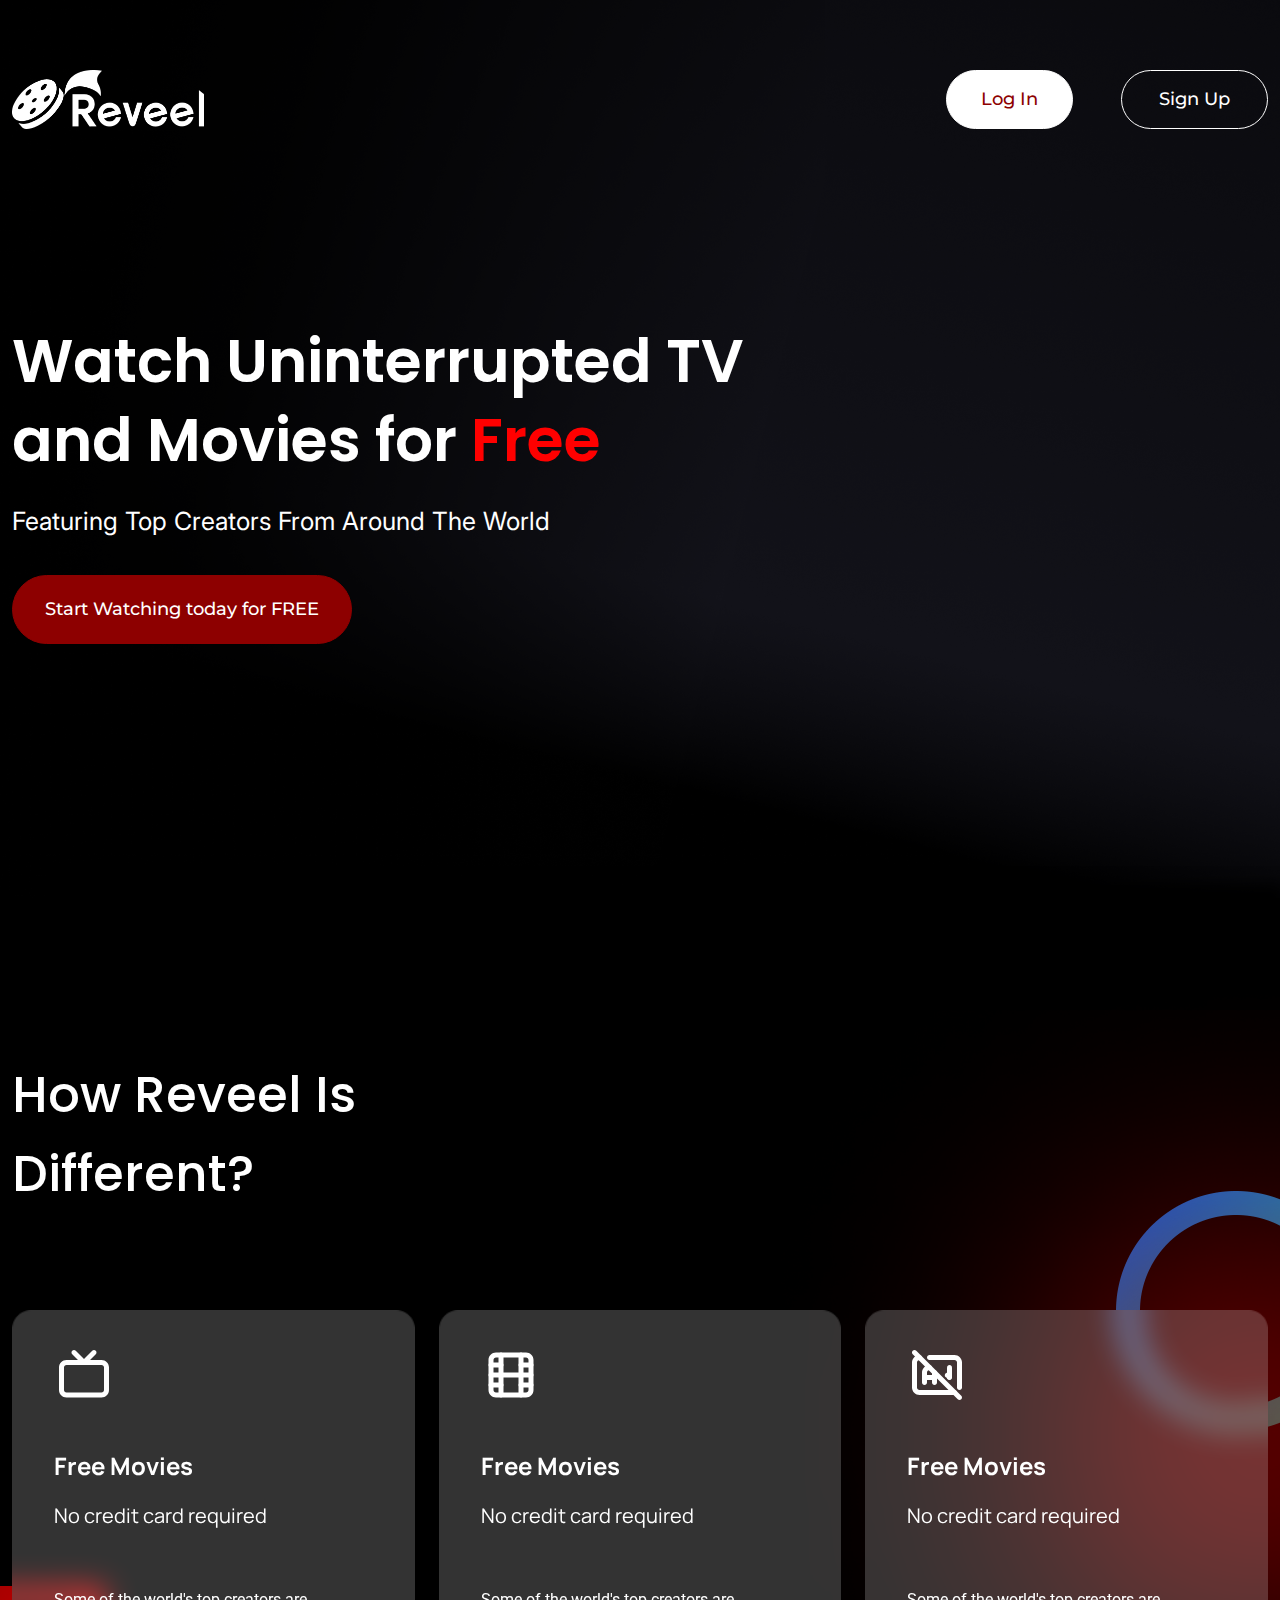
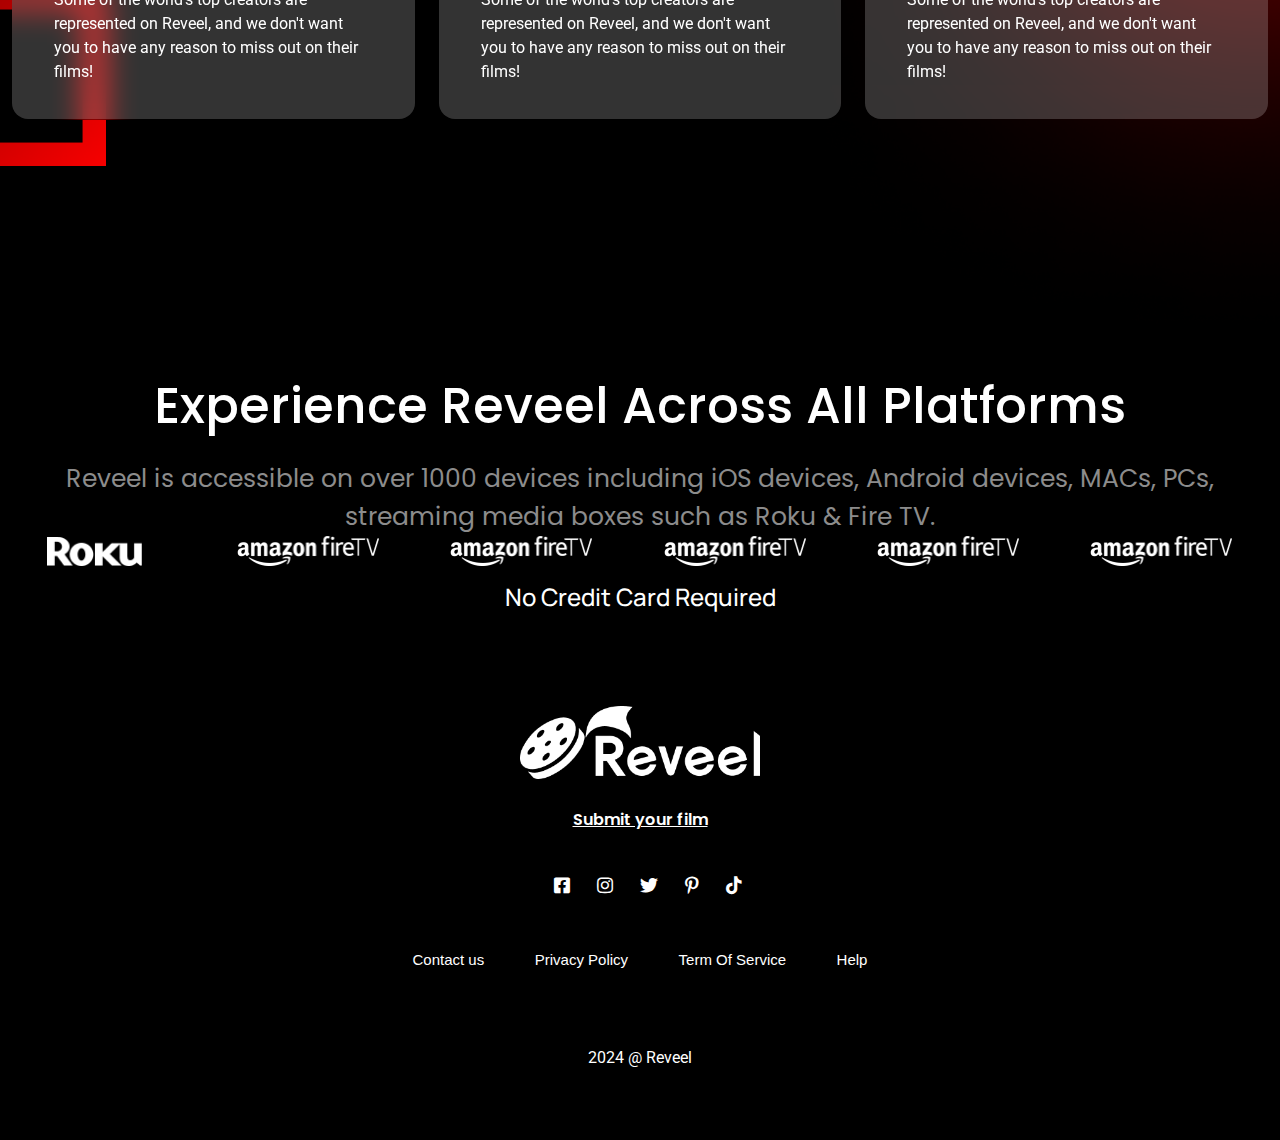
==== index.html @ 3e79c144 "initial" ====
<!doctype html>
<html lang="en">
<head>
    <!-- Required meta tags -->
    <meta charset="utf-8">
    <meta name="viewport" content="width=device-width, initial-scale=1">
    <!--font-family poppin-->
    <link rel="preconnect" href="https://fonts.googleapis.com">
    <link rel="preconnect" href="https://fonts.gstatic.com" crossorigin>
    <link href="https://fonts.googleapis.com/css2?family=Poppins:ital,wght@0,100;0,200;0,300;0,400;0,500;0,600;0,700;0,800;0,900;1,100;1,200;1,300;1,400;1,500;1,600;1,700;1,800;1,900&display=swap" rel="stylesheet">
    <!--manrope family-->
    <link rel="preconnect" href="https://fonts.googleapis.com">
    <link rel="preconnect" href="https://fonts.gstatic.com" crossorigin>
    <link href="https://fonts.googleapis.com/css2?family=Manrope:wght@200..800&display=swap" rel="stylesheet">
    <!--inter-->
    <link rel="preconnect" href="https://fonts.googleapis.com">
    <link rel="preconnect" href="https://fonts.gstatic.com" crossorigin>
    <link href="https://fonts.googleapis.com/css2?family=Inter:wght@100..900&family=Manrope:wght@200..800&display=swap" rel="stylesheet">
    <!--roboto -->
    <link rel="preconnect" href="https://fonts.googleapis.com">
    <link rel="preconnect" href="https://fonts.gstatic.com" crossorigin>
    <link href="https://fonts.googleapis.com/css2?family=Inter:wght@100..900&family=Manrope:wght@200..800&family=Roboto:ital,wght@0,100;0,300;0,400;0,500;0,700;0,900;1,100;1,300;1,400;1,500;1,700;1,900&display=swap" rel="stylesheet">
    <!--raleway -->
    <link rel="preconnect" href="https://fonts.googleapis.com">
    <link rel="preconnect" href="https://fonts.gstatic.com" crossorigin>
    <link href="https://fonts.googleapis.com/css2?family=Raleway:ital,wght@0,100..900;1,100..900&display=swap" rel="stylesheet">
    <!--montserrent -->
    <link rel="preconnect" href="https://fonts.googleapis.com">
    <link rel="preconnect" href="https://fonts.gstatic.com" crossorigin>
    <link href="https://fonts.googleapis.com/css2?family=Montserrat:ital,wght@0,100..900;1,100..900&display=swap" rel="stylesheet">
    <!--DM sans -->
    <link rel="preconnect" href="https://fonts.googleapis.com">
    <link rel="preconnect" href="https://fonts.gstatic.com" crossorigin>
    <link href="https://fonts.googleapis.com/css2?family=DM+Sans:ital,opsz,wght@0,9..40,100..1000;1,9..40,100..1000&display=swap" rel="stylesheet">

    <!--font awesome-->
    <link rel="stylesheet" href="https://cdnjs.cloudflare.com/ajax/libs/font-awesome/5.15.0/css/all.min.css">

    <!--own carousel -->
    <link rel="stylesheet" href="https://cdnjs.cloudflare.com/ajax/libs/OwlCarousel2/2.3.4/assets/owl.carousel.min.css">
    <link rel="stylesheet" href="https://cdnjs.cloudflare.com/ajax/libs/OwlCarousel2/2.3.4/assets/owl.theme.default.min.css">
    <!--fav icon -->
    <link rel="apple-touch-icon" sizes="152x152" href="./assets/style/css/fav-icon/apple-touch-icon.png">
    <link rel="icon" type="image/png" sizes="32x32" href="./assets/style/css/fav-icon/favicon-32x32.png">
    <link rel="icon" type="image/png" sizes="16x16" href="./assets/style/css/fav-icon/favicon-16x16.png">
    <link rel="manifest" href="./assets/style/css/fav-icon/site.webmanifest">
    <link rel="mask-icon" href="./assets/style/css/fav-icon/safari-pinned-tab.svg" color="#5bbad5">
    <meta name="msapplication-TileColor" content="#da532c">
    <meta name="theme-color" content="#ffffff">
   <!--custom css-->
    <link rel="stylesheet" href="./assets/style/css/main.css">
    <title>Reveel</title>
</head>
<body>

    <header class="home_header section_pt">
        <div class="container">
            <div class="row align-items-center">
                <div class="col-3">
                    <a href="" class="logo"><img src="./assets/images/reveel-white-logo.png" alt="reveel-white-logo" class="img-fluid"></a>
                </div>
                <div class="col-9">
                    <div class="user_info">
                        <a href="#" type="button" class="btn btn_white_fill"  data-bs-toggle="modal" data-bs-target="#sign_in">Log In</a>
                        <a href="#" type="button" class="btn btn_white_sign_up_outline ms-44"  data-bs-toggle="modal" data-bs-target="#sign_up">Sign Up</a>
                    </div>
                </div>
            </div>
        </div>
    </header>
    <section class="section_banner">
        <div class="container">
            <div class="row">
                <div class="col-md-8">
                    <h1 class="poppin fw_semibold mb-4">Watch Uninterrupted TV and Movies for <span class="text_brand">Free</span></h1>
                    <p class="inter sub-title mb_34">Featuring Top Creators From Around The World</p>
                    <a href="#" class="btn btn_brand_circle">Start Watching today for FREE</a>
                </div> 
            </div>
        </div>
    </section>
    <section class="section_services">
        <div class="container">
            
            <h2 class="poppin">How Reveel Is <span class="d-block">Different?</span></h2>
            <div class="row">
                <div class="col-md-4">
                      <div class="service_detail"> 
                           <i class="icon icon-tv"></i>
                           <h5 class="sub-title fw-bold mb-4">Free Movies</h5>
                           <h6 class="fw-normal">No credit card required</h6>
                           <p>Some of the world's top creators are represented on Reveel, and we don't want you to have any reason to miss out on their films!</p>
                      </div>
                </div>
                <div class="col-md-4">
                    <div class="service_detail"> 
                         <i class="icon icon-movie"></i>
                         <h5 class="sub-title fw-bold mb-4">Free Movies</h5>
                         <h6 class="fw-normal">No credit card required</h6>
                         <p>Some of the world's top creators are represented on Reveel, and we don't want you to have any reason to miss out on their films!</p>
                    </div>
              </div>
              <div class="col-md-4">
                <div class="service_detail"> 
                     <i class="icon icon-adds"></i>
                     <h5 class="sub-title fw-bold mb-4">Free Movies</h5>
                     <h6 class="fw-normal">No credit card required</h6>
                     <p>Some of the world's top creators are represented on Reveel, and we don't want you to have any reason to miss out on their films!</p>
                </div>
          </div>
            </div>
            <div class="inner_right_design">
                <img class="img-fluid" src="./assets/images/inner-right-circle.png" alt="">
             </div>
             <div class="inner_left_design">
                <img class="img-fluid" src="./assets/images/inner-left-square.png" alt="">
             </div>
        </div>
    </section>
    <section class="section_platform_detail section_pb">
        <div class="container">
            <h2 class="poppin text-center mb-md-4 mb-3">Experience Reveel Across All Platforms</h2>
            <p class="poppin sub-title clr_light text-center">Reveel is accessible on over 1000 devices including iOS devices, Android devices, MACs, PCs, streaming media boxes such as Roku & Fire TV.</p>
             <h5 class="sub-title mt-md-5 mt-4 text-center">No Credit Card Required</h5>
             <img src="./assets/images/platfom-screen.png" alt="" class="img-fluid">
            <div class="row">
                    <div class="col-md-2 col-4 text-center">
                        <img src="./assets/images/roko.png" class="img-fluid w-50" alt="">
                    </div>
                    <div class="col-md-2 col-4 text-center">
                        <img src="./assets/images/amazone.png" class="img-fluid w-75" alt="">
                    </div>
                    <div class="col-md-2 col-4 text-center">
                        <img src="./assets/images/amazone.png" class="img-fluid w-75" alt="">
                    </div>
                    <div class="col-md-2 col-4 text-center">
                        <img src="./assets/images/amazone.png" class="img-fluid w-75" alt="">
                    </div>
                    <div class="col-md-2 col-4 text-center">
                        <img src="./assets/images/amazone.png" class="img-fluid w-75" alt="">
                    </div>
                     <div class="col-md-2 col-4 text-center">
                        <img src="./assets/images/amazone.png" class="img-fluid w-75" alt="">
                    </div>
            </div>
        </div>
    </section>
    <footer>
        <div class="container">
            <div class="row  align-items-center column">
              <div class="d-flex align-items-center column">
                <a href="" class="logo"><img src="./assets/images/reveel-white-logo.png" alt="reveel-white-logo" class="img-fluid"></a>
                <a href="" class="fw-semibold poppin underline">Submit your film </a>
              </div>
                <div class="social_links flex">
                    <a href=""><i class="fab fa-facebook-square"></i></a>
                    <a href=""><i class="fab fa-instagram"></i></a>
                    <a href=""><i class="fab fa-twitter"></i></a>
                    <a href=""><i class="fab fa-pinterest-p"></i></a>
                    <a href=""><i class="fab fa-tiktok"></i></a>
                </div>
                <div class="footer_nav">
                    <ul class="flex">
                        <li><a href="">Contact us</a></li>
                        <li><a href="">Privacy Policy</a></li>
                        <li><a href="">Term Of Service</a></li>
                        <li><a href="">Help</a></li>
                    </ul>
                </div>
                <p class="copy_right text-center">2024 @ Reveel</p>
            </div>
        </div>
    </footer>

  <!-- Modal  Sign in-->
  <div class="modal fade user_modal" id="sign_in" >
    <div class="modal-dialog modal-dialog-centered">
      <div class="modal-content">
        <div class="modal-body">
              <a href="#" class="modal_logo"><img src="./assets/images/modal-logo.png" alt="" class="img-fluid mx-auto"></a>
              <p class="inter fw-normal">Join us and get more benefits. We promise to keep your data safely.</p>

              <div class="user_from">
                <form>
                    <input type="email" placeholder="Email Address">
                    <input type="password" placeholder="Password">
                     <a href="">Forget Password</a>
                     <a href="#">Login Now</a>
                    <span>OR</span>
                     <div>
                        <a href="#"><i class="fab fa-facebook"></i> Log In with Facebook</a>
                        <a href="#"><i class="fab fa-google"></i> Log In with Google</a>
                     </div>
                    <p>Don’t have an account? <a href="#">Sign up</a></p>
                  </form>
              </div>
        </div>
      </div>
    </div>
  </div>
    <!-- Modal  Sign Up-->
    <div class="modal fade user_modal" id="sign_up" >
        <div class="modal-dialog modal-dialog-centered">
          <div class="modal-content">
            <div class="modal-body">
                  <a href="#" class="modal_logo"><img src="./assets/images/modal-logo.png" alt="" class="img-fluid mx-auto"></a>
                  <p class="inter fw-normal">Join us and get more benefits. We promise to keep your data safely.</p>
    
                  <div class="user_from">
                    <form>
                        <input type="text" placeholder="First Name">
                        <input type="text" placeholder="Last Name">
                        <input type="email" placeholder="Email Address">
                        <input type="password" placeholder="Password">
                         <!-- <a href="">Forget Password</a> -->
                         <a href="#">Sign Up Now</a>
                        <span>OR</span>
                         <div>
                            <a href="#"><i class="fab fa-facebook"></i> Sign Up with Facebook</a>
                            <a href="#"><i class="fab fa-google"></i> Sign Up with Google</a>
                         </div>
                        <p>I have an account <a href="#">Sign In</a></p>
                      </form>
                  </div>
            </div>
          </div>
        </div>
      </div>
    <!-- Option 1: Bootstrap Bundle with Popper -->
    <script src="https://code.jquery.com/jquery-3.7.1.js"></script>
    <script src="https://cdnjs.cloudflare.com/ajax/libs/OwlCarousel2/2.3.4/owl.carousel.min.js"></script>
    <script src="./assets/script/bootstrap.bundle.min.js"></script>
</body>
</html>
---- assets/style/css/main.css ----
@charset "UTF-8";
/*
           Table OF Content


0 - Plugins
    a - bootstrap
    b - fontawesome
1 - Abstracts
    a - variables
    b - extends
    c - css3-mixins
    d - mixins
    e - loops
2 - Base
    a - animations
    b - bg-colors
    c - text-helpers
    d - mix-helpers
    e - base
3 - Components
    a - icons
    b - boxes
    c - buttons
    d - carousel
    e - forms
    f - lists
    g - modals
    h - tabs
4 - Layouts
    a - footer
    b - header
5 - section
    a - hero
6 - Pages
    a - home
*/
/*!
 * Bootstrap v5.0.2 (https://getbootstrap.com/)
 * Copyright 2011-2021 The Bootstrap Authors
 * Copyright 2011-2021 Twitter, Inc.
 * Licensed under MIT (https://github.com/twbs/bootstrap/blob/main/LICENSE)
 */
:root {
  --bs-blue: #0d6efd;
  --bs-indigo: #6610f2;
  --bs-purple: #6f42c1;
  --bs-pink: #d63384;
  --bs-red: #dc3545;
  --bs-orange: #fd7e14;
  --bs-yellow: #ffc107;
  --bs-green: #198754;
  --bs-teal: #20c997;
  --bs-cyan: #0dcaf0;
  --bs-white: #fff;
  --bs-gray: #6c757d;
  --bs-gray-dark: #343a40;
  --bs-primary: #0d6efd;
  --bs-secondary: #6c757d;
  --bs-success: #198754;
  --bs-info: #0dcaf0;
  --bs-warning: #ffc107;
  --bs-danger: #dc3545;
  --bs-light: #f8f9fa;
  --bs-dark: #212529;
  --bs-font-sans-serif: system-ui, -apple-system, "Segoe UI", Roboto, "Helvetica Neue", Arial, "Noto Sans", "Liberation Sans", sans-serif, "Apple Color Emoji", "Segoe UI Emoji", "Segoe UI Symbol", "Noto Color Emoji";
  --bs-font-monospace: SFMono-Regular, Menlo, Monaco, Consolas, "Liberation Mono", "Courier New", monospace;
  --bs-gradient: linear-gradient(180deg, rgba(255, 255, 255, 0.15), rgba(255, 255, 255, 0));
}

*,
*::before,
*::after {
  box-sizing: border-box;
}

@media (prefers-reduced-motion: no-preference) {
  :root {
    scroll-behavior: smooth;
  }
}

body {
  margin: 0;
  font-family: var(--bs-font-sans-serif);
  font-size: 1rem;
  font-weight: 400;
  line-height: 1.5;
  color: #212529;
  background-color: #fff;
  -webkit-text-size-adjust: 100%;
  -webkit-tap-highlight-color: rgba(0, 0, 0, 0);
}

hr {
  margin: 1rem 0;
  color: inherit;
  background-color: currentColor;
  border: 0;
  opacity: 0.25;
}

hr:not([size]) {
  height: 1px;
}

h6, .h6, h5, .h5, h4, .h4, h3, .h3, h2, .h2, h1, .h1 {
  margin-top: 0;
  margin-bottom: 0.5rem;
  font-weight: 500;
  line-height: 1.2;
}

h1, .h1 {
  font-size: calc(1.375rem + 1.5vw);
}
@media (min-width: 1200px) {
  h1, .h1 {
    font-size: 2.5rem;
  }
}

h2, .h2 {
  font-size: calc(1.325rem + 0.9vw);
}
@media (min-width: 1200px) {
  h2, .h2 {
    font-size: 2rem;
  }
}

h3, .h3 {
  font-size: calc(1.3rem + 0.6vw);
}
@media (min-width: 1200px) {
  h3, .h3 {
    font-size: 1.75rem;
  }
}

h4, .h4 {
  font-size: calc(1.275rem + 0.3vw);
}
@media (min-width: 1200px) {
  h4, .h4 {
    font-size: 1.5rem;
  }
}

h5, .h5 {
  font-size: 1.25rem;
}

h6, .h6 {
  font-size: 1rem;
}

p {
  margin-top: 0;
  margin-bottom: 1rem;
}

abbr[title],
abbr[data-bs-original-title] {
  text-decoration: underline dotted;
  cursor: help;
  text-decoration-skip-ink: none;
}

address {
  margin-bottom: 1rem;
  font-style: normal;
  line-height: inherit;
}

ol,
ul {
  padding-left: 2rem;
}

ol,
ul,
dl {
  margin-top: 0;
  margin-bottom: 1rem;
}

ol ol,
ul ul,
ol ul,
ul ol {
  margin-bottom: 0;
}

dt {
  font-weight: 700;
}

dd {
  margin-bottom: 0.5rem;
  margin-left: 0;
}

blockquote {
  margin: 0 0 1rem;
}

b,
strong {
  font-weight: bolder;
}

small, .small {
  font-size: 0.875em;
}

mark, .mark {
  padding: 0.2em;
  background-color: #fcf8e3;
}

sub,
sup {
  position: relative;
  font-size: 0.75em;
  line-height: 0;
  vertical-align: baseline;
}

sub {
  bottom: -0.25em;
}

sup {
  top: -0.5em;
}

a {
  color: #0d6efd;
  text-decoration: underline;
}
a:hover {
  color: #0a58ca;
}

a:not([href]):not([class]), a:not([href]):not([class]):hover {
  color: inherit;
  text-decoration: none;
}

pre,
code,
kbd,
samp {
  font-family: var(--bs-font-monospace);
  font-size: 1em;
  direction: ltr /* rtl:ignore */;
  unicode-bidi: bidi-override;
}

pre {
  display: block;
  margin-top: 0;
  margin-bottom: 1rem;
  overflow: auto;
  font-size: 0.875em;
}
pre code {
  font-size: inherit;
  color: inherit;
  word-break: normal;
}

code {
  font-size: 0.875em;
  color: #d63384;
  word-wrap: break-word;
}
a > code {
  color: inherit;
}

kbd {
  padding: 0.2rem 0.4rem;
  font-size: 0.875em;
  color: #fff;
  background-color: #212529;
  border-radius: 0.2rem;
}
kbd kbd {
  padding: 0;
  font-size: 1em;
  font-weight: 700;
}

figure {
  margin: 0 0 1rem;
}

img,
svg {
  vertical-align: middle;
}

table {
  caption-side: bottom;
  border-collapse: collapse;
}

caption {
  padding-top: 0.5rem;
  padding-bottom: 0.5rem;
  color: #6c757d;
  text-align: left;
}

th {
  text-align: inherit;
  text-align: -webkit-match-parent;
}

thead,
tbody,
tfoot,
tr,
td,
th {
  border-color: inherit;
  border-style: solid;
  border-width: 0;
}

label {
  display: inline-block;
}

button {
  border-radius: 0;
}

button:focus:not(:focus-visible) {
  outline: 0;
}

input,
button,
select,
optgroup,
textarea {
  margin: 0;
  font-family: inherit;
  font-size: inherit;
  line-height: inherit;
}

button,
select {
  text-transform: none;
}

[role=button] {
  cursor: pointer;
}

select {
  word-wrap: normal;
}
select:disabled {
  opacity: 1;
}

[list]::-webkit-calendar-picker-indicator {
  display: none;
}

button,
[type=button],
[type=reset],
[type=submit] {
  -webkit-appearance: button;
}
button:not(:disabled),
[type=button]:not(:disabled),
[type=reset]:not(:disabled),
[type=submit]:not(:disabled) {
  cursor: pointer;
}

::-moz-focus-inner {
  padding: 0;
  border-style: none;
}

textarea {
  resize: vertical;
}

fieldset {
  min-width: 0;
  padding: 0;
  margin: 0;
  border: 0;
}

legend {
  float: left;
  width: 100%;
  padding: 0;
  margin-bottom: 0.5rem;
  font-size: calc(1.275rem + 0.3vw);
  line-height: inherit;
}
@media (min-width: 1200px) {
  legend {
    font-size: 1.5rem;
  }
}
legend + * {
  clear: left;
}

::-webkit-datetime-edit-fields-wrapper,
::-webkit-datetime-edit-text,
::-webkit-datetime-edit-minute,
::-webkit-datetime-edit-hour-field,
::-webkit-datetime-edit-day-field,
::-webkit-datetime-edit-month-field,
::-webkit-datetime-edit-year-field {
  padding: 0;
}

::-webkit-inner-spin-button {
  height: auto;
}

[type=search] {
  outline-offset: -2px;
  -webkit-appearance: textfield;
}

/* rtl:raw:
[type="tel"],
[type="url"],
[type="email"],
[type="number"] {
  direction: ltr;
}
*/
::-webkit-search-decoration {
  -webkit-appearance: none;
}

::-webkit-color-swatch-wrapper {
  padding: 0;
}

::file-selector-button {
  font: inherit;
}

::-webkit-file-upload-button {
  font: inherit;
  -webkit-appearance: button;
}

output {
  display: inline-block;
}

iframe {
  border: 0;
}

summary {
  display: list-item;
  cursor: pointer;
}

progress {
  vertical-align: baseline;
}

[hidden] {
  display: none !important;
}

.lead {
  font-size: 1.25rem;
  font-weight: 300;
}

.display-1 {
  font-size: calc(1.625rem + 4.5vw);
  font-weight: 300;
  line-height: 1.2;
}
@media (min-width: 1200px) {
  .display-1 {
    font-size: 5rem;
  }
}

.display-2 {
  font-size: calc(1.575rem + 3.9vw);
  font-weight: 300;
  line-height: 1.2;
}
@media (min-width: 1200px) {
  .display-2 {
    font-size: 4.5rem;
  }
}

.display-3 {
  font-size: calc(1.525rem + 3.3vw);
  font-weight: 300;
  line-height: 1.2;
}
@media (min-width: 1200px) {
  .display-3 {
    font-size: 4rem;
  }
}

.display-4 {
  font-size: calc(1.475rem + 2.7vw);
  font-weight: 300;
  line-height: 1.2;
}
@media (min-width: 1200px) {
  .display-4 {
    font-size: 3.5rem;
  }
}

.display-5 {
  font-size: calc(1.425rem + 2.1vw);
  font-weight: 300;
  line-height: 1.2;
}
@media (min-width: 1200px) {
  .display-5 {
    font-size: 3rem;
  }
}

.display-6 {
  font-size: calc(1.375rem + 1.5vw);
  font-weight: 300;
  line-height: 1.2;
}
@media (min-width: 1200px) {
  .display-6 {
    font-size: 2.5rem;
  }
}

.list-unstyled {
  padding-left: 0;
  list-style: none;
}

.list-inline {
  padding-left: 0;
  list-style: none;
}

.list-inline-item {
  display: inline-block;
}
.list-inline-item:not(:last-child) {
  margin-right: 0.5rem;
}

.initialism {
  font-size: 0.875em;
  text-transform: uppercase;
}

.blockquote {
  margin-bottom: 1rem;
  font-size: 1.25rem;
}
.blockquote > :last-child {
  margin-bottom: 0;
}

.blockquote-footer {
  margin-top: -1rem;
  margin-bottom: 1rem;
  font-size: 0.875em;
  color: #6c757d;
}
.blockquote-footer::before {
  content: "— ";
}

.img-fluid {
  max-width: 100%;
  height: auto;
}

.img-thumbnail {
  padding: 0.25rem;
  background-color: #fff;
  border: 1px solid #dee2e6;
  border-radius: 0.25rem;
  max-width: 100%;
  height: auto;
}

.figure {
  display: inline-block;
}

.figure-img {
  margin-bottom: 0.5rem;
  line-height: 1;
}

.figure-caption {
  font-size: 0.875em;
  color: #6c757d;
}

.container,
.container-fluid,
.container-xxl,
.container-xl,
.container-lg,
.container-md,
.container-sm {
  width: 100%;
  padding-right: var(--bs-gutter-x, 0.75rem);
  padding-left: var(--bs-gutter-x, 0.75rem);
  margin-right: auto;
  margin-left: auto;
}

@media (min-width: 576px) {
  .container-sm, .container {
    max-width: 540px;
  }
}
@media (min-width: 768px) {
  .container-md, .container-sm, .container {
    max-width: 720px;
  }
}
@media (min-width: 992px) {
  .container-lg, .container-md, .container-sm, .container {
    max-width: 960px;
  }
}
@media (min-width: 1200px) {
  .container-xl, .container-lg, .container-md, .container-sm, .container {
    max-width: 1140px;
  }
}
@media (min-width: 1400px) {
  .container-xxl, .container-xl, .container-lg, .container-md, .container-sm, .container {
    max-width: 1320px;
  }
}
.row {
  --bs-gutter-x: 1.5rem;
  --bs-gutter-y: 0;
  display: flex;
  flex-wrap: wrap;
  margin-top: calc(var(--bs-gutter-y) * -1);
  margin-right: calc(var(--bs-gutter-x) * -0.5);
  margin-left: calc(var(--bs-gutter-x) * -0.5);
}
.row > * {
  flex-shrink: 0;
  width: 100%;
  max-width: 100%;
  padding-right: calc(var(--bs-gutter-x) * 0.5);
  padding-left: calc(var(--bs-gutter-x) * 0.5);
  margin-top: var(--bs-gutter-y);
}

.col {
  flex: 1 0 0%;
}

.row-cols-auto > * {
  flex: 0 0 auto;
  width: auto;
}

.row-cols-1 > * {
  flex: 0 0 auto;
  width: 100%;
}

.row-cols-2 > * {
  flex: 0 0 auto;
  width: 50%;
}

.row-cols-3 > * {
  flex: 0 0 auto;
  width: 33.3333333333%;
}

.row-cols-4 > * {
  flex: 0 0 auto;
  width: 25%;
}

.row-cols-5 > * {
  flex: 0 0 auto;
  width: 20%;
}

.row-cols-6 > * {
  flex: 0 0 auto;
  width: 16.6666666667%;
}

@media (min-width: 576px) {
  .col-sm {
    flex: 1 0 0%;
  }
  .row-cols-sm-auto > * {
    flex: 0 0 auto;
    width: auto;
  }
  .row-cols-sm-1 > * {
    flex: 0 0 auto;
    width: 100%;
  }
  .row-cols-sm-2 > * {
    flex: 0 0 auto;
    width: 50%;
  }
  .row-cols-sm-3 > * {
    flex: 0 0 auto;
    width: 33.3333333333%;
  }
  .row-cols-sm-4 > * {
    flex: 0 0 auto;
    width: 25%;
  }
  .row-cols-sm-5 > * {
    flex: 0 0 auto;
    width: 20%;
  }
  .row-cols-sm-6 > * {
    flex: 0 0 auto;
    width: 16.6666666667%;
  }
}
@media (min-width: 768px) {
  .col-md {
    flex: 1 0 0%;
  }
  .row-cols-md-auto > * {
    flex: 0 0 auto;
    width: auto;
  }
  .row-cols-md-1 > * {
    flex: 0 0 auto;
    width: 100%;
  }
  .row-cols-md-2 > * {
    flex: 0 0 auto;
    width: 50%;
  }
  .row-cols-md-3 > * {
    flex: 0 0 auto;
    width: 33.3333333333%;
  }
  .row-cols-md-4 > * {
    flex: 0 0 auto;
    width: 25%;
  }
  .row-cols-md-5 > * {
    flex: 0 0 auto;
    width: 20%;
  }
  .row-cols-md-6 > * {
    flex: 0 0 auto;
    width: 16.6666666667%;
  }
}
@media (min-width: 992px) {
  .col-lg {
    flex: 1 0 0%;
  }
  .row-cols-lg-auto > * {
    flex: 0 0 auto;
    width: auto;
  }
  .row-cols-lg-1 > * {
    flex: 0 0 auto;
    width: 100%;
  }
  .row-cols-lg-2 > * {
    flex: 0 0 auto;
    width: 50%;
  }
  .row-cols-lg-3 > * {
    flex: 0 0 auto;
    width: 33.3333333333%;
  }
  .row-cols-lg-4 > * {
    flex: 0 0 auto;
    width: 25%;
  }
  .row-cols-lg-5 > * {
    flex: 0 0 auto;
    width: 20%;
  }
  .row-cols-lg-6 > * {
    flex: 0 0 auto;
    width: 16.6666666667%;
  }
}
@media (min-width: 1200px) {
  .col-xl {
    flex: 1 0 0%;
  }
  .row-cols-xl-auto > * {
    flex: 0 0 auto;
    width: auto;
  }
  .row-cols-xl-1 > * {
    flex: 0 0 auto;
    width: 100%;
  }
  .row-cols-xl-2 > * {
    flex: 0 0 auto;
    width: 50%;
  }
  .row-cols-xl-3 > * {
    flex: 0 0 auto;
    width: 33.3333333333%;
  }
  .row-cols-xl-4 > * {
    flex: 0 0 auto;
    width: 25%;
  }
  .row-cols-xl-5 > * {
    flex: 0 0 auto;
    width: 20%;
  }
  .row-cols-xl-6 > * {
    flex: 0 0 auto;
    width: 16.6666666667%;
  }
}
@media (min-width: 1400px) {
  .col-xxl {
    flex: 1 0 0%;
  }
  .row-cols-xxl-auto > * {
    flex: 0 0 auto;
    width: auto;
  }
  .row-cols-xxl-1 > * {
    flex: 0 0 auto;
    width: 100%;
  }
  .row-cols-xxl-2 > * {
    flex: 0 0 auto;
    width: 50%;
  }
  .row-cols-xxl-3 > * {
    flex: 0 0 auto;
    width: 33.3333333333%;
  }
  .row-cols-xxl-4 > * {
    flex: 0 0 auto;
    width: 25%;
  }
  .row-cols-xxl-5 > * {
    flex: 0 0 auto;
    width: 20%;
  }
  .row-cols-xxl-6 > * {
    flex: 0 0 auto;
    width: 16.6666666667%;
  }
}
.col-auto {
  flex: 0 0 auto;
  width: auto;
}

.col-1 {
  flex: 0 0 auto;
  width: 8.33333333%;
}

.col-2 {
  flex: 0 0 auto;
  width: 16.66666667%;
}

.col-3 {
  flex: 0 0 auto;
  width: 25%;
}

.col-4 {
  flex: 0 0 auto;
  width: 33.33333333%;
}

.col-5 {
  flex: 0 0 auto;
  width: 41.66666667%;
}

.col-6 {
  flex: 0 0 auto;
  width: 50%;
}

.col-7 {
  flex: 0 0 auto;
  width: 58.33333333%;
}

.col-8 {
  flex: 0 0 auto;
  width: 66.66666667%;
}

.col-9 {
  flex: 0 0 auto;
  width: 75%;
}

.col-10 {
  flex: 0 0 auto;
  width: 83.33333333%;
}

.col-11 {
  flex: 0 0 auto;
  width: 91.66666667%;
}

.col-12 {
  flex: 0 0 auto;
  width: 100%;
}

.offset-1 {
  margin-left: 8.33333333%;
}

.offset-2 {
  margin-left: 16.66666667%;
}

.offset-3 {
  margin-left: 25%;
}

.offset-4 {
  margin-left: 33.33333333%;
}

.offset-5 {
  margin-left: 41.66666667%;
}

.offset-6 {
  margin-left: 50%;
}

.offset-7 {
  margin-left: 58.33333333%;
}

.offset-8 {
  margin-left: 66.66666667%;
}

.offset-9 {
  margin-left: 75%;
}

.offset-10 {
  margin-left: 83.33333333%;
}

.offset-11 {
  margin-left: 91.66666667%;
}

.g-0,
.gx-0 {
  --bs-gutter-x: 0;
}

.g-0,
.gy-0 {
  --bs-gutter-y: 0;
}

.g-1,
.gx-1 {
  --bs-gutter-x: 0.25rem;
}

.g-1,
.gy-1 {
  --bs-gutter-y: 0.25rem;
}

.g-2,
.gx-2 {
  --bs-gutter-x: 0.5rem;
}

.g-2,
.gy-2 {
  --bs-gutter-y: 0.5rem;
}

.g-3,
.gx-3 {
  --bs-gutter-x: 1rem;
}

.g-3,
.gy-3 {
  --bs-gutter-y: 1rem;
}

.g-4,
.gx-4 {
  --bs-gutter-x: 1.5rem;
}

.g-4,
.gy-4 {
  --bs-gutter-y: 1.5rem;
}

.g-5,
.gx-5 {
  --bs-gutter-x: 3rem;
}

.g-5,
.gy-5 {
  --bs-gutter-y: 3rem;
}

@media (min-width: 576px) {
  .col-sm-auto {
    flex: 0 0 auto;
    width: auto;
  }
  .col-sm-1 {
    flex: 0 0 auto;
    width: 8.33333333%;
  }
  .col-sm-2 {
    flex: 0 0 auto;
    width: 16.66666667%;
  }
  .col-sm-3 {
    flex: 0 0 auto;
    width: 25%;
  }
  .col-sm-4 {
    flex: 0 0 auto;
    width: 33.33333333%;
  }
  .col-sm-5 {
    flex: 0 0 auto;
    width: 41.66666667%;
  }
  .col-sm-6 {
    flex: 0 0 auto;
    width: 50%;
  }
  .col-sm-7 {
    flex: 0 0 auto;
    width: 58.33333333%;
  }
  .col-sm-8 {
    flex: 0 0 auto;
    width: 66.66666667%;
  }
  .col-sm-9 {
    flex: 0 0 auto;
    width: 75%;
  }
  .col-sm-10 {
    flex: 0 0 auto;
    width: 83.33333333%;
  }
  .col-sm-11 {
    flex: 0 0 auto;
    width: 91.66666667%;
  }
  .col-sm-12 {
    flex: 0 0 auto;
    width: 100%;
  }
  .offset-sm-0 {
    margin-left: 0;
  }
  .offset-sm-1 {
    margin-left: 8.33333333%;
  }
  .offset-sm-2 {
    margin-left: 16.66666667%;
  }
  .offset-sm-3 {
    margin-left: 25%;
  }
  .offset-sm-4 {
    margin-left: 33.33333333%;
  }
  .offset-sm-5 {
    margin-left: 41.66666667%;
  }
  .offset-sm-6 {
    margin-left: 50%;
  }
  .offset-sm-7 {
    margin-left: 58.33333333%;
  }
  .offset-sm-8 {
    margin-left: 66.66666667%;
  }
  .offset-sm-9 {
    margin-left: 75%;
  }
  .offset-sm-10 {
    margin-left: 83.33333333%;
  }
  .offset-sm-11 {
    margin-left: 91.66666667%;
  }
  .g-sm-0,
  .gx-sm-0 {
    --bs-gutter-x: 0;
  }
  .g-sm-0,
  .gy-sm-0 {
    --bs-gutter-y: 0;
  }
  .g-sm-1,
  .gx-sm-1 {
    --bs-gutter-x: 0.25rem;
  }
  .g-sm-1,
  .gy-sm-1 {
    --bs-gutter-y: 0.25rem;
  }
  .g-sm-2,
  .gx-sm-2 {
    --bs-gutter-x: 0.5rem;
  }
  .g-sm-2,
  .gy-sm-2 {
    --bs-gutter-y: 0.5rem;
  }
  .g-sm-3,
  .gx-sm-3 {
    --bs-gutter-x: 1rem;
  }
  .g-sm-3,
  .gy-sm-3 {
    --bs-gutter-y: 1rem;
  }
  .g-sm-4,
  .gx-sm-4 {
    --bs-gutter-x: 1.5rem;
  }
  .g-sm-4,
  .gy-sm-4 {
    --bs-gutter-y: 1.5rem;
  }
  .g-sm-5,
  .gx-sm-5 {
    --bs-gutter-x: 3rem;
  }
  .g-sm-5,
  .gy-sm-5 {
    --bs-gutter-y: 3rem;
  }
}
@media (min-width: 768px) {
  .col-md-auto {
    flex: 0 0 auto;
    width: auto;
  }
  .col-md-1 {
    flex: 0 0 auto;
    width: 8.33333333%;
  }
  .col-md-2 {
    flex: 0 0 auto;
    width: 16.66666667%;
  }
  .col-md-3 {
    flex: 0 0 auto;
    width: 25%;
  }
  .col-md-4 {
    flex: 0 0 auto;
    width: 33.33333333%;
  }
  .col-md-5 {
    flex: 0 0 auto;
    width: 41.66666667%;
  }
  .col-md-6 {
    flex: 0 0 auto;
    width: 50%;
  }
  .col-md-7 {
    flex: 0 0 auto;
    width: 58.33333333%;
  }
  .col-md-8 {
    flex: 0 0 auto;
    width: 66.66666667%;
  }
  .col-md-9 {
    flex: 0 0 auto;
    width: 75%;
  }
  .col-md-10 {
    flex: 0 0 auto;
    width: 83.33333333%;
  }
  .col-md-11 {
    flex: 0 0 auto;
    width: 91.66666667%;
  }
  .col-md-12 {
    flex: 0 0 auto;
    width: 100%;
  }
  .offset-md-0 {
    margin-left: 0;
  }
  .offset-md-1 {
    margin-left: 8.33333333%;
  }
  .offset-md-2 {
    margin-left: 16.66666667%;
  }
  .offset-md-3 {
    margin-left: 25%;
  }
  .offset-md-4 {
    margin-left: 33.33333333%;
  }
  .offset-md-5 {
    margin-left: 41.66666667%;
  }
  .offset-md-6 {
    margin-left: 50%;
  }
  .offset-md-7 {
    margin-left: 58.33333333%;
  }
  .offset-md-8 {
    margin-left: 66.66666667%;
  }
  .offset-md-9 {
    margin-left: 75%;
  }
  .offset-md-10 {
    margin-left: 83.33333333%;
  }
  .offset-md-11 {
    margin-left: 91.66666667%;
  }
  .g-md-0,
  .gx-md-0 {
    --bs-gutter-x: 0;
  }
  .g-md-0,
  .gy-md-0 {
    --bs-gutter-y: 0;
  }
  .g-md-1,
  .gx-md-1 {
    --bs-gutter-x: 0.25rem;
  }
  .g-md-1,
  .gy-md-1 {
    --bs-gutter-y: 0.25rem;
  }
  .g-md-2,
  .gx-md-2 {
    --bs-gutter-x: 0.5rem;
  }
  .g-md-2,
  .gy-md-2 {
    --bs-gutter-y: 0.5rem;
  }
  .g-md-3,
  .gx-md-3 {
    --bs-gutter-x: 1rem;
  }
  .g-md-3,
  .gy-md-3 {
    --bs-gutter-y: 1rem;
  }
  .g-md-4,
  .gx-md-4 {
    --bs-gutter-x: 1.5rem;
  }
  .g-md-4,
  .gy-md-4 {
    --bs-gutter-y: 1.5rem;
  }
  .g-md-5,
  .gx-md-5 {
    --bs-gutter-x: 3rem;
  }
  .g-md-5,
  .gy-md-5 {
    --bs-gutter-y: 3rem;
  }
}
@media (min-width: 992px) {
  .col-lg-auto {
    flex: 0 0 auto;
    width: auto;
  }
  .col-lg-1 {
    flex: 0 0 auto;
    width: 8.33333333%;
  }
  .col-lg-2 {
    flex: 0 0 auto;
    width: 16.66666667%;
  }
  .col-lg-3 {
    flex: 0 0 auto;
    width: 25%;
  }
  .col-lg-4 {
    flex: 0 0 auto;
    width: 33.33333333%;
  }
  .col-lg-5 {
    flex: 0 0 auto;
    width: 41.66666667%;
  }
  .col-lg-6 {
    flex: 0 0 auto;
    width: 50%;
  }
  .col-lg-7 {
    flex: 0 0 auto;
    width: 58.33333333%;
  }
  .col-lg-8 {
    flex: 0 0 auto;
    width: 66.66666667%;
  }
  .col-lg-9 {
    flex: 0 0 auto;
    width: 75%;
  }
  .col-lg-10 {
    flex: 0 0 auto;
    width: 83.33333333%;
  }
  .col-lg-11 {
    flex: 0 0 auto;
    width: 91.66666667%;
  }
  .col-lg-12 {
    flex: 0 0 auto;
    width: 100%;
  }
  .offset-lg-0 {
    margin-left: 0;
  }
  .offset-lg-1 {
    margin-left: 8.33333333%;
  }
  .offset-lg-2 {
    margin-left: 16.66666667%;
  }
  .offset-lg-3 {
    margin-left: 25%;
  }
  .offset-lg-4 {
    margin-left: 33.33333333%;
  }
  .offset-lg-5 {
    margin-left: 41.66666667%;
  }
  .offset-lg-6 {
    margin-left: 50%;
  }
  .offset-lg-7 {
    margin-left: 58.33333333%;
  }
  .offset-lg-8 {
    margin-left: 66.66666667%;
  }
  .offset-lg-9 {
    margin-left: 75%;
  }
  .offset-lg-10 {
    margin-left: 83.33333333%;
  }
  .offset-lg-11 {
    margin-left: 91.66666667%;
  }
  .g-lg-0,
  .gx-lg-0 {
    --bs-gutter-x: 0;
  }
  .g-lg-0,
  .gy-lg-0 {
    --bs-gutter-y: 0;
  }
  .g-lg-1,
  .gx-lg-1 {
    --bs-gutter-x: 0.25rem;
  }
  .g-lg-1,
  .gy-lg-1 {
    --bs-gutter-y: 0.25rem;
  }
  .g-lg-2,
  .gx-lg-2 {
    --bs-gutter-x: 0.5rem;
  }
  .g-lg-2,
  .gy-lg-2 {
    --bs-gutter-y: 0.5rem;
  }
  .g-lg-3,
  .gx-lg-3 {
    --bs-gutter-x: 1rem;
  }
  .g-lg-3,
  .gy-lg-3 {
    --bs-gutter-y: 1rem;
  }
  .g-lg-4,
  .gx-lg-4 {
    --bs-gutter-x: 1.5rem;
  }
  .g-lg-4,
  .gy-lg-4 {
    --bs-gutter-y: 1.5rem;
  }
  .g-lg-5,
  .gx-lg-5 {
    --bs-gutter-x: 3rem;
  }
  .g-lg-5,
  .gy-lg-5 {
    --bs-gutter-y: 3rem;
  }
}
@media (min-width: 1200px) {
  .col-xl-auto {
    flex: 0 0 auto;
    width: auto;
  }
  .col-xl-1 {
    flex: 0 0 auto;
    width: 8.33333333%;
  }
  .col-xl-2 {
    flex: 0 0 auto;
    width: 16.66666667%;
  }
  .col-xl-3 {
    flex: 0 0 auto;
    width: 25%;
  }
  .col-xl-4 {
    flex: 0 0 auto;
    width: 33.33333333%;
  }
  .col-xl-5 {
    flex: 0 0 auto;
    width: 41.66666667%;
  }
  .col-xl-6 {
    flex: 0 0 auto;
    width: 50%;
  }
  .col-xl-7 {
    flex: 0 0 auto;
    width: 58.33333333%;
  }
  .col-xl-8 {
    flex: 0 0 auto;
    width: 66.66666667%;
  }
  .col-xl-9 {
    flex: 0 0 auto;
    width: 75%;
  }
  .col-xl-10 {
    flex: 0 0 auto;
    width: 83.33333333%;
  }
  .col-xl-11 {
    flex: 0 0 auto;
    width: 91.66666667%;
  }
  .col-xl-12 {
    flex: 0 0 auto;
    width: 100%;
  }
  .offset-xl-0 {
    margin-left: 0;
  }
  .offset-xl-1 {
    margin-left: 8.33333333%;
  }
  .offset-xl-2 {
    margin-left: 16.66666667%;
  }
  .offset-xl-3 {
    margin-left: 25%;
  }
  .offset-xl-4 {
    margin-left: 33.33333333%;
  }
  .offset-xl-5 {
    margin-left: 41.66666667%;
  }
  .offset-xl-6 {
    margin-left: 50%;
  }
  .offset-xl-7 {
    margin-left: 58.33333333%;
  }
  .offset-xl-8 {
    margin-left: 66.66666667%;
  }
  .offset-xl-9 {
    margin-left: 75%;
  }
  .offset-xl-10 {
    margin-left: 83.33333333%;
  }
  .offset-xl-11 {
    margin-left: 91.66666667%;
  }
  .g-xl-0,
  .gx-xl-0 {
    --bs-gutter-x: 0;
  }
  .g-xl-0,
  .gy-xl-0 {
    --bs-gutter-y: 0;
  }
  .g-xl-1,
  .gx-xl-1 {
    --bs-gutter-x: 0.25rem;
  }
  .g-xl-1,
  .gy-xl-1 {
    --bs-gutter-y: 0.25rem;
  }
  .g-xl-2,
  .gx-xl-2 {
    --bs-gutter-x: 0.5rem;
  }
  .g-xl-2,
  .gy-xl-2 {
    --bs-gutter-y: 0.5rem;
  }
  .g-xl-3,
  .gx-xl-3 {
    --bs-gutter-x: 1rem;
  }
  .g-xl-3,
  .gy-xl-3 {
    --bs-gutter-y: 1rem;
  }
  .g-xl-4,
  .gx-xl-4 {
    --bs-gutter-x: 1.5rem;
  }
  .g-xl-4,
  .gy-xl-4 {
    --bs-gutter-y: 1.5rem;
  }
  .g-xl-5,
  .gx-xl-5 {
    --bs-gutter-x: 3rem;
  }
  .g-xl-5,
  .gy-xl-5 {
    --bs-gutter-y: 3rem;
  }
}
@media (min-width: 1400px) {
  .col-xxl-auto {
    flex: 0 0 auto;
    width: auto;
  }
  .col-xxl-1 {
    flex: 0 0 auto;
    width: 8.33333333%;
  }
  .col-xxl-2 {
    flex: 0 0 auto;
    width: 16.66666667%;
  }
  .col-xxl-3 {
    flex: 0 0 auto;
    width: 25%;
  }
  .col-xxl-4 {
    flex: 0 0 auto;
    width: 33.33333333%;
  }
  .col-xxl-5 {
    flex: 0 0 auto;
    width: 41.66666667%;
  }
  .col-xxl-6 {
    flex: 0 0 auto;
    width: 50%;
  }
  .col-xxl-7 {
    flex: 0 0 auto;
    width: 58.33333333%;
  }
  .col-xxl-8 {
    flex: 0 0 auto;
    width: 66.66666667%;
  }
  .col-xxl-9 {
    flex: 0 0 auto;
    width: 75%;
  }
  .col-xxl-10 {
    flex: 0 0 auto;
    width: 83.33333333%;
  }
  .col-xxl-11 {
    flex: 0 0 auto;
    width: 91.66666667%;
  }
  .col-xxl-12 {
    flex: 0 0 auto;
    width: 100%;
  }
  .offset-xxl-0 {
    margin-left: 0;
  }
  .offset-xxl-1 {
    margin-left: 8.33333333%;
  }
  .offset-xxl-2 {
    margin-left: 16.66666667%;
  }
  .offset-xxl-3 {
    margin-left: 25%;
  }
  .offset-xxl-4 {
    margin-left: 33.33333333%;
  }
  .offset-xxl-5 {
    margin-left: 41.66666667%;
  }
  .offset-xxl-6 {
    margin-left: 50%;
  }
  .offset-xxl-7 {
    margin-left: 58.33333333%;
  }
  .offset-xxl-8 {
    margin-left: 66.66666667%;
  }
  .offset-xxl-9 {
    margin-left: 75%;
  }
  .offset-xxl-10 {
    margin-left: 83.33333333%;
  }
  .offset-xxl-11 {
    margin-left: 91.66666667%;
  }
  .g-xxl-0,
  .gx-xxl-0 {
    --bs-gutter-x: 0;
  }
  .g-xxl-0,
  .gy-xxl-0 {
    --bs-gutter-y: 0;
  }
  .g-xxl-1,
  .gx-xxl-1 {
    --bs-gutter-x: 0.25rem;
  }
  .g-xxl-1,
  .gy-xxl-1 {
    --bs-gutter-y: 0.25rem;
  }
  .g-xxl-2,
  .gx-xxl-2 {
    --bs-gutter-x: 0.5rem;
  }
  .g-xxl-2,
  .gy-xxl-2 {
    --bs-gutter-y: 0.5rem;
  }
  .g-xxl-3,
  .gx-xxl-3 {
    --bs-gutter-x: 1rem;
  }
  .g-xxl-3,
  .gy-xxl-3 {
    --bs-gutter-y: 1rem;
  }
  .g-xxl-4,
  .gx-xxl-4 {
    --bs-gutter-x: 1.5rem;
  }
  .g-xxl-4,
  .gy-xxl-4 {
    --bs-gutter-y: 1.5rem;
  }
  .g-xxl-5,
  .gx-xxl-5 {
    --bs-gutter-x: 3rem;
  }
  .g-xxl-5,
  .gy-xxl-5 {
    --bs-gutter-y: 3rem;
  }
}
.table {
  --bs-table-bg: transparent;
  --bs-table-accent-bg: transparent;
  --bs-table-striped-color: #212529;
  --bs-table-striped-bg: rgba(0, 0, 0, 0.05);
  --bs-table-active-color: #212529;
  --bs-table-active-bg: rgba(0, 0, 0, 0.1);
  --bs-table-hover-color: #212529;
  --bs-table-hover-bg: rgba(0, 0, 0, 0.075);
  width: 100%;
  margin-bottom: 1rem;
  color: #212529;
  vertical-align: top;
  border-color: #dee2e6;
}
.table > :not(caption) > * > * {
  padding: 0.5rem 0.5rem;
  background-color: var(--bs-table-bg);
  border-bottom-width: 1px;
  box-shadow: inset 0 0 0 9999px var(--bs-table-accent-bg);
}
.table > tbody {
  vertical-align: inherit;
}
.table > thead {
  vertical-align: bottom;
}
.table > :not(:last-child) > :last-child > * {
  border-bottom-color: currentColor;
}

.caption-top {
  caption-side: top;
}

.table-sm > :not(caption) > * > * {
  padding: 0.25rem 0.25rem;
}

.table-bordered > :not(caption) > * {
  border-width: 1px 0;
}
.table-bordered > :not(caption) > * > * {
  border-width: 0 1px;
}

.table-borderless > :not(caption) > * > * {
  border-bottom-width: 0;
}

.table-striped > tbody > tr:nth-of-type(odd) {
  --bs-table-accent-bg: var(--bs-table-striped-bg);
  color: var(--bs-table-striped-color);
}

.table-active {
  --bs-table-accent-bg: var(--bs-table-active-bg);
  color: var(--bs-table-active-color);
}

.table-hover > tbody > tr:hover {
  --bs-table-accent-bg: var(--bs-table-hover-bg);
  color: var(--bs-table-hover-color);
}

.table-primary {
  --bs-table-bg: #cfe2ff;
  --bs-table-striped-bg: #c5d7f2;
  --bs-table-striped-color: #000;
  --bs-table-active-bg: #bacbe6;
  --bs-table-active-color: #000;
  --bs-table-hover-bg: #bfd1ec;
  --bs-table-hover-color: #000;
  color: #000;
  border-color: #bacbe6;
}

.table-secondary {
  --bs-table-bg: #e2e3e5;
  --bs-table-striped-bg: #d7d8da;
  --bs-table-striped-color: #000;
  --bs-table-active-bg: #cbccce;
  --bs-table-active-color: #000;
  --bs-table-hover-bg: #d1d2d4;
  --bs-table-hover-color: #000;
  color: #000;
  border-color: #cbccce;
}

.table-success {
  --bs-table-bg: #d1e7dd;
  --bs-table-striped-bg: #c7dbd2;
  --bs-table-striped-color: #000;
  --bs-table-active-bg: #bcd0c7;
  --bs-table-active-color: #000;
  --bs-table-hover-bg: #c1d6cc;
  --bs-table-hover-color: #000;
  color: #000;
  border-color: #bcd0c7;
}

.table-info {
  --bs-table-bg: #cff4fc;
  --bs-table-striped-bg: #c5e8ef;
  --bs-table-striped-color: #000;
  --bs-table-active-bg: #badce3;
  --bs-table-active-color: #000;
  --bs-table-hover-bg: #bfe2e9;
  --bs-table-hover-color: #000;
  color: #000;
  border-color: #badce3;
}

.table-warning {
  --bs-table-bg: #fff3cd;
  --bs-table-striped-bg: #f2e7c3;
  --bs-table-striped-color: #000;
  --bs-table-active-bg: #e6dbb9;
  --bs-table-active-color: #000;
  --bs-table-hover-bg: #ece1be;
  --bs-table-hover-color: #000;
  color: #000;
  border-color: #e6dbb9;
}

.table-danger {
  --bs-table-bg: #f8d7da;
  --bs-table-striped-bg: #eccccf;
  --bs-table-striped-color: #000;
  --bs-table-active-bg: #dfc2c4;
  --bs-table-active-color: #000;
  --bs-table-hover-bg: #e5c7ca;
  --bs-table-hover-color: #000;
  color: #000;
  border-color: #dfc2c4;
}

.table-light {
  --bs-table-bg: #f8f9fa;
  --bs-table-striped-bg: #ecedee;
  --bs-table-striped-color: #000;
  --bs-table-active-bg: #dfe0e1;
  --bs-table-active-color: #000;
  --bs-table-hover-bg: #e5e6e7;
  --bs-table-hover-color: #000;
  color: #000;
  border-color: #dfe0e1;
}

.table-dark {
  --bs-table-bg: #212529;
  --bs-table-striped-bg: #2c3034;
  --bs-table-striped-color: #fff;
  --bs-table-active-bg: #373b3e;
  --bs-table-active-color: #fff;
  --bs-table-hover-bg: #323539;
  --bs-table-hover-color: #fff;
  color: #fff;
  border-color: #373b3e;
}

.table-responsive {
  overflow-x: auto;
  -webkit-overflow-scrolling: touch;
}

@media (max-width: 575.98px) {
  .table-responsive-sm {
    overflow-x: auto;
    -webkit-overflow-scrolling: touch;
  }
}
@media (max-width: 767.98px) {
  .table-responsive-md {
    overflow-x: auto;
    -webkit-overflow-scrolling: touch;
  }
}
@media (max-width: 991.98px) {
  .table-responsive-lg {
    overflow-x: auto;
    -webkit-overflow-scrolling: touch;
  }
}
@media (max-width: 1199.98px) {
  .table-responsive-xl {
    overflow-x: auto;
    -webkit-overflow-scrolling: touch;
  }
}
@media (max-width: 1399.98px) {
  .table-responsive-xxl {
    overflow-x: auto;
    -webkit-overflow-scrolling: touch;
  }
}
.form-label {
  margin-bottom: 0.5rem;
}

.col-form-label {
  padding-top: calc(0.375rem + 1px);
  padding-bottom: calc(0.375rem + 1px);
  margin-bottom: 0;
  font-size: inherit;
  line-height: 1.5;
}

.col-form-label-lg {
  padding-top: calc(0.5rem + 1px);
  padding-bottom: calc(0.5rem + 1px);
  font-size: 1.25rem;
}

.col-form-label-sm {
  padding-top: calc(0.25rem + 1px);
  padding-bottom: calc(0.25rem + 1px);
  font-size: 0.875rem;
}

.form-text {
  margin-top: 0.25rem;
  font-size: 0.875em;
  color: #6c757d;
}

.form-control {
  display: block;
  width: 100%;
  padding: 0.375rem 0.75rem;
  font-size: 1rem;
  font-weight: 400;
  line-height: 1.5;
  color: #212529;
  background-color: #fff;
  background-clip: padding-box;
  border: 1px solid #ced4da;
  appearance: none;
  border-radius: 0.25rem;
  transition: border-color 0.15s ease-in-out, box-shadow 0.15s ease-in-out;
}
@media (prefers-reduced-motion: reduce) {
  .form-control {
    transition: none;
  }
}
.form-control[type=file] {
  overflow: hidden;
}
.form-control[type=file]:not(:disabled):not([readonly]) {
  cursor: pointer;
}
.form-control:focus {
  color: #212529;
  background-color: #fff;
  border-color: #86b7fe;
  outline: 0;
  box-shadow: 0 0 0 0.25rem rgba(13, 110, 253, 0.25);
}
.form-control::-webkit-date-and-time-value {
  height: 1.5em;
}
.form-control::placeholder {
  color: #6c757d;
  opacity: 1;
}
.form-control:disabled, .form-control[readonly] {
  background-color: #e9ecef;
  opacity: 1;
}
.form-control::file-selector-button {
  padding: 0.375rem 0.75rem;
  margin: -0.375rem -0.75rem;
  margin-inline-end: 0.75rem;
  color: #212529;
  background-color: #e9ecef;
  pointer-events: none;
  border-color: inherit;
  border-style: solid;
  border-width: 0;
  border-inline-end-width: 1px;
  border-radius: 0;
  transition: color 0.15s ease-in-out, background-color 0.15s ease-in-out, border-color 0.15s ease-in-out, box-shadow 0.15s ease-in-out;
}
@media (prefers-reduced-motion: reduce) {
  .form-control::file-selector-button {
    transition: none;
  }
}
.form-control:hover:not(:disabled):not([readonly])::file-selector-button {
  background-color: #dde0e3;
}
.form-control::-webkit-file-upload-button {
  padding: 0.375rem 0.75rem;
  margin: -0.375rem -0.75rem;
  margin-inline-end: 0.75rem;
  color: #212529;
  background-color: #e9ecef;
  pointer-events: none;
  border-color: inherit;
  border-style: solid;
  border-width: 0;
  border-inline-end-width: 1px;
  border-radius: 0;
  transition: color 0.15s ease-in-out, background-color 0.15s ease-in-out, border-color 0.15s ease-in-out, box-shadow 0.15s ease-in-out;
}
@media (prefers-reduced-motion: reduce) {
  .form-control::-webkit-file-upload-button {
    transition: none;
  }
}
.form-control:hover:not(:disabled):not([readonly])::-webkit-file-upload-button {
  background-color: #dde0e3;
}

.form-control-plaintext {
  display: block;
  width: 100%;
  padding: 0.375rem 0;
  margin-bottom: 0;
  line-height: 1.5;
  color: #212529;
  background-color: transparent;
  border: solid transparent;
  border-width: 1px 0;
}
.form-control-plaintext.form-control-sm, .form-control-plaintext.form-control-lg {
  padding-right: 0;
  padding-left: 0;
}

.form-control-sm {
  min-height: calc(1.5em + (0.5rem + 2px));
  padding: 0.25rem 0.5rem;
  font-size: 0.875rem;
  border-radius: 0.2rem;
}
.form-control-sm::file-selector-button {
  padding: 0.25rem 0.5rem;
  margin: -0.25rem -0.5rem;
  margin-inline-end: 0.5rem;
}
.form-control-sm::-webkit-file-upload-button {
  padding: 0.25rem 0.5rem;
  margin: -0.25rem -0.5rem;
  margin-inline-end: 0.5rem;
}

.form-control-lg {
  min-height: calc(1.5em + (1rem + 2px));
  padding: 0.5rem 1rem;
  font-size: 1.25rem;
  border-radius: 0.3rem;
}
.form-control-lg::file-selector-button {
  padding: 0.5rem 1rem;
  margin: -0.5rem -1rem;
  margin-inline-end: 1rem;
}
.form-control-lg::-webkit-file-upload-button {
  padding: 0.5rem 1rem;
  margin: -0.5rem -1rem;
  margin-inline-end: 1rem;
}

textarea.form-control {
  min-height: calc(1.5em + (0.75rem + 2px));
}
textarea.form-control-sm {
  min-height: calc(1.5em + (0.5rem + 2px));
}
textarea.form-control-lg {
  min-height: calc(1.5em + (1rem + 2px));
}

.form-control-color {
  max-width: 3rem;
  height: auto;
  padding: 0.375rem;
}
.form-control-color:not(:disabled):not([readonly]) {
  cursor: pointer;
}
.form-control-color::-moz-color-swatch {
  height: 1.5em;
  border-radius: 0.25rem;
}
.form-control-color::-webkit-color-swatch {
  height: 1.5em;
  border-radius: 0.25rem;
}

.form-select {
  display: block;
  width: 100%;
  padding: 0.375rem 2.25rem 0.375rem 0.75rem;
  -moz-padding-start: calc(0.75rem - 3px);
  font-size: 1rem;
  font-weight: 400;
  line-height: 1.5;
  color: #212529;
  background-color: #fff;
  background-image: url("data:image/svg+xml,%3csvg xmlns='http://www.w3.org/2000/svg' viewBox='0 0 16 16'%3e%3cpath fill='none' stroke='%23343a40' stroke-linecap='round' stroke-linejoin='round' stroke-width='2' d='M2 5l6 6 6-6'/%3e%3c/svg%3e");
  background-repeat: no-repeat;
  background-position: right 0.75rem center;
  background-size: 16px 12px;
  border: 1px solid #ced4da;
  border-radius: 0.25rem;
  transition: border-color 0.15s ease-in-out, box-shadow 0.15s ease-in-out;
  appearance: none;
}
@media (prefers-reduced-motion: reduce) {
  .form-select {
    transition: none;
  }
}
.form-select:focus {
  border-color: #86b7fe;
  outline: 0;
  box-shadow: 0 0 0 0.25rem rgba(13, 110, 253, 0.25);
}
.form-select[multiple], .form-select[size]:not([size="1"]) {
  padding-right: 0.75rem;
  background-image: none;
}
.form-select:disabled {
  background-color: #e9ecef;
}
.form-select:-moz-focusring {
  color: transparent;
  text-shadow: 0 0 0 #212529;
}

.form-select-sm {
  padding-top: 0.25rem;
  padding-bottom: 0.25rem;
  padding-left: 0.5rem;
  font-size: 0.875rem;
}

.form-select-lg {
  padding-top: 0.5rem;
  padding-bottom: 0.5rem;
  padding-left: 1rem;
  font-size: 1.25rem;
}

.form-check {
  display: block;
  min-height: 1.5rem;
  padding-left: 1.5em;
  margin-bottom: 0.125rem;
}
.form-check .form-check-input {
  float: left;
  margin-left: -1.5em;
}

.form-check-input {
  width: 1em;
  height: 1em;
  margin-top: 0.25em;
  vertical-align: top;
  background-color: #fff;
  background-repeat: no-repeat;
  background-position: center;
  background-size: contain;
  border: 1px solid rgba(0, 0, 0, 0.25);
  appearance: none;
  color-adjust: exact;
}
.form-check-input[type=checkbox] {
  border-radius: 0.25em;
}
.form-check-input[type=radio] {
  border-radius: 50%;
}
.form-check-input:active {
  filter: brightness(90%);
}
.form-check-input:focus {
  border-color: #86b7fe;
  outline: 0;
  box-shadow: 0 0 0 0.25rem rgba(13, 110, 253, 0.25);
}
.form-check-input:checked {
  background-color: #0d6efd;
  border-color: #0d6efd;
}
.form-check-input:checked[type=checkbox] {
  background-image: url("data:image/svg+xml,%3csvg xmlns='http://www.w3.org/2000/svg' viewBox='0 0 20 20'%3e%3cpath fill='none' stroke='%23fff' stroke-linecap='round' stroke-linejoin='round' stroke-width='3' d='M6 10l3 3l6-6'/%3e%3c/svg%3e");
}
.form-check-input:checked[type=radio] {
  background-image: url("data:image/svg+xml,%3csvg xmlns='http://www.w3.org/2000/svg' viewBox='-4 -4 8 8'%3e%3ccircle r='2' fill='%23fff'/%3e%3c/svg%3e");
}
.form-check-input[type=checkbox]:indeterminate {
  background-color: #0d6efd;
  border-color: #0d6efd;
  background-image: url("data:image/svg+xml,%3csvg xmlns='http://www.w3.org/2000/svg' viewBox='0 0 20 20'%3e%3cpath fill='none' stroke='%23fff' stroke-linecap='round' stroke-linejoin='round' stroke-width='3' d='M6 10h8'/%3e%3c/svg%3e");
}
.form-check-input:disabled {
  pointer-events: none;
  filter: none;
  opacity: 0.5;
}
.form-check-input[disabled] ~ .form-check-label, .form-check-input:disabled ~ .form-check-label {
  opacity: 0.5;
}

.form-switch {
  padding-left: 2.5em;
}
.form-switch .form-check-input {
  width: 2em;
  margin-left: -2.5em;
  background-image: url("data:image/svg+xml,%3csvg xmlns='http://www.w3.org/2000/svg' viewBox='-4 -4 8 8'%3e%3ccircle r='3' fill='rgba%280, 0, 0, 0.25%29'/%3e%3c/svg%3e");
  background-position: left center;
  border-radius: 2em;
  transition: background-position 0.15s ease-in-out;
}
@media (prefers-reduced-motion: reduce) {
  .form-switch .form-check-input {
    transition: none;
  }
}
.form-switch .form-check-input:focus {
  background-image: url("data:image/svg+xml,%3csvg xmlns='http://www.w3.org/2000/svg' viewBox='-4 -4 8 8'%3e%3ccircle r='3' fill='%2386b7fe'/%3e%3c/svg%3e");
}
.form-switch .form-check-input:checked {
  background-position: right center;
  background-image: url("data:image/svg+xml,%3csvg xmlns='http://www.w3.org/2000/svg' viewBox='-4 -4 8 8'%3e%3ccircle r='3' fill='%23fff'/%3e%3c/svg%3e");
}

.form-check-inline {
  display: inline-block;
  margin-right: 1rem;
}

.btn-check {
  position: absolute;
  clip: rect(0, 0, 0, 0);
  pointer-events: none;
}
.btn-check[disabled] + .btn, .btn-check:disabled + .btn {
  pointer-events: none;
  filter: none;
  opacity: 0.65;
}

.form-range {
  width: 100%;
  height: 1.5rem;
  padding: 0;
  background-color: transparent;
  appearance: none;
}
.form-range:focus {
  outline: 0;
}
.form-range:focus::-webkit-slider-thumb {
  box-shadow: 0 0 0 1px #fff, 0 0 0 0.25rem rgba(13, 110, 253, 0.25);
}
.form-range:focus::-moz-range-thumb {
  box-shadow: 0 0 0 1px #fff, 0 0 0 0.25rem rgba(13, 110, 253, 0.25);
}
.form-range::-moz-focus-outer {
  border: 0;
}
.form-range::-webkit-slider-thumb {
  width: 1rem;
  height: 1rem;
  margin-top: -0.25rem;
  background-color: #0d6efd;
  border: 0;
  border-radius: 1rem;
  transition: background-color 0.15s ease-in-out, border-color 0.15s ease-in-out, box-shadow 0.15s ease-in-out;
  appearance: none;
}
@media (prefers-reduced-motion: reduce) {
  .form-range::-webkit-slider-thumb {
    transition: none;
  }
}
.form-range::-webkit-slider-thumb:active {
  background-color: #b6d4fe;
}
.form-range::-webkit-slider-runnable-track {
  width: 100%;
  height: 0.5rem;
  color: transparent;
  cursor: pointer;
  background-color: #dee2e6;
  border-color: transparent;
  border-radius: 1rem;
}
.form-range::-moz-range-thumb {
  width: 1rem;
  height: 1rem;
  background-color: #0d6efd;
  border: 0;
  border-radius: 1rem;
  transition: background-color 0.15s ease-in-out, border-color 0.15s ease-in-out, box-shadow 0.15s ease-in-out;
  appearance: none;
}
@media (prefers-reduced-motion: reduce) {
  .form-range::-moz-range-thumb {
    transition: none;
  }
}
.form-range::-moz-range-thumb:active {
  background-color: #b6d4fe;
}
.form-range::-moz-range-track {
  width: 100%;
  height: 0.5rem;
  color: transparent;
  cursor: pointer;
  background-color: #dee2e6;
  border-color: transparent;
  border-radius: 1rem;
}
.form-range:disabled {
  pointer-events: none;
}
.form-range:disabled::-webkit-slider-thumb {
  background-color: #adb5bd;
}
.form-range:disabled::-moz-range-thumb {
  background-color: #adb5bd;
}

.form-floating {
  position: relative;
}
.form-floating > .form-control,
.form-floating > .form-select {
  height: calc(3.5rem + 2px);
  line-height: 1.25;
}
.form-floating > label {
  position: absolute;
  top: 0;
  left: 0;
  height: 100%;
  padding: 1rem 0.75rem;
  pointer-events: none;
  border: 1px solid transparent;
  transform-origin: 0 0;
  transition: opacity 0.1s ease-in-out, transform 0.1s ease-in-out;
}
@media (prefers-reduced-motion: reduce) {
  .form-floating > label {
    transition: none;
  }
}
.form-floating > .form-control {
  padding: 1rem 0.75rem;
}
.form-floating > .form-control::placeholder {
  color: transparent;
}
.form-floating > .form-control:focus, .form-floating > .form-control:not(:placeholder-shown) {
  padding-top: 1.625rem;
  padding-bottom: 0.625rem;
}
.form-floating > .form-control:-webkit-autofill {
  padding-top: 1.625rem;
  padding-bottom: 0.625rem;
}
.form-floating > .form-select {
  padding-top: 1.625rem;
  padding-bottom: 0.625rem;
}
.form-floating > .form-control:focus ~ label,
.form-floating > .form-control:not(:placeholder-shown) ~ label,
.form-floating > .form-select ~ label {
  opacity: 0.65;
  transform: scale(0.85) translateY(-0.5rem) translateX(0.15rem);
}
.form-floating > .form-control:-webkit-autofill ~ label {
  opacity: 0.65;
  transform: scale(0.85) translateY(-0.5rem) translateX(0.15rem);
}

.input-group {
  position: relative;
  display: flex;
  flex-wrap: wrap;
  align-items: stretch;
  width: 100%;
}
.input-group > .form-control,
.input-group > .form-select {
  position: relative;
  flex: 1 1 auto;
  width: 1%;
  min-width: 0;
}
.input-group > .form-control:focus,
.input-group > .form-select:focus {
  z-index: 3;
}
.input-group .btn {
  position: relative;
  z-index: 2;
}
.input-group .btn:focus {
  z-index: 3;
}

.input-group-text {
  display: flex;
  align-items: center;
  padding: 0.375rem 0.75rem;
  font-size: 1rem;
  font-weight: 400;
  line-height: 1.5;
  color: #212529;
  text-align: center;
  white-space: nowrap;
  background-color: #e9ecef;
  border: 1px solid #ced4da;
  border-radius: 0.25rem;
}

.input-group-lg > .form-control,
.input-group-lg > .form-select,
.input-group-lg > .input-group-text,
.input-group-lg > .btn {
  padding: 0.5rem 1rem;
  font-size: 1.25rem;
  border-radius: 0.3rem;
}

.input-group-sm > .form-control,
.input-group-sm > .form-select,
.input-group-sm > .input-group-text,
.input-group-sm > .btn {
  padding: 0.25rem 0.5rem;
  font-size: 0.875rem;
  border-radius: 0.2rem;
}

.input-group-lg > .form-select,
.input-group-sm > .form-select {
  padding-right: 3rem;
}

.input-group:not(.has-validation) > :not(:last-child):not(.dropdown-toggle):not(.dropdown-menu),
.input-group:not(.has-validation) > .dropdown-toggle:nth-last-child(n+3) {
  border-top-right-radius: 0;
  border-bottom-right-radius: 0;
}
.input-group.has-validation > :nth-last-child(n+3):not(.dropdown-toggle):not(.dropdown-menu),
.input-group.has-validation > .dropdown-toggle:nth-last-child(n+4) {
  border-top-right-radius: 0;
  border-bottom-right-radius: 0;
}
.input-group > :not(:first-child):not(.dropdown-menu):not(.valid-tooltip):not(.valid-feedback):not(.invalid-tooltip):not(.invalid-feedback) {
  margin-left: -1px;
  border-top-left-radius: 0;
  border-bottom-left-radius: 0;
}

.valid-feedback {
  display: none;
  width: 100%;
  margin-top: 0.25rem;
  font-size: 0.875em;
  color: #198754;
}

.valid-tooltip {
  position: absolute;
  top: 100%;
  z-index: 5;
  display: none;
  max-width: 100%;
  padding: 0.25rem 0.5rem;
  margin-top: 0.1rem;
  font-size: 0.875rem;
  color: #fff;
  background-color: rgba(25, 135, 84, 0.9);
  border-radius: 0.25rem;
}

.was-validated :valid ~ .valid-feedback,
.was-validated :valid ~ .valid-tooltip,
.is-valid ~ .valid-feedback,
.is-valid ~ .valid-tooltip {
  display: block;
}

.was-validated .form-control:valid, .form-control.is-valid {
  border-color: #198754;
  padding-right: calc(1.5em + 0.75rem);
  background-image: url("data:image/svg+xml,%3csvg xmlns='http://www.w3.org/2000/svg' viewBox='0 0 8 8'%3e%3cpath fill='%23198754' d='M2.3 6.73L.6 4.53c-.4-1.04.46-1.4 1.1-.8l1.1 1.4 3.4-3.8c.6-.63 1.6-.27 1.2.7l-4 4.6c-.43.5-.8.4-1.1.1z'/%3e%3c/svg%3e");
  background-repeat: no-repeat;
  background-position: right calc(0.375em + 0.1875rem) center;
  background-size: calc(0.75em + 0.375rem) calc(0.75em + 0.375rem);
}
.was-validated .form-control:valid:focus, .form-control.is-valid:focus {
  border-color: #198754;
  box-shadow: 0 0 0 0.25rem rgba(25, 135, 84, 0.25);
}

.was-validated textarea.form-control:valid, textarea.form-control.is-valid {
  padding-right: calc(1.5em + 0.75rem);
  background-position: top calc(0.375em + 0.1875rem) right calc(0.375em + 0.1875rem);
}

.was-validated .form-select:valid, .form-select.is-valid {
  border-color: #198754;
}
.was-validated .form-select:valid:not([multiple]):not([size]), .was-validated .form-select:valid:not([multiple])[size="1"], .form-select.is-valid:not([multiple]):not([size]), .form-select.is-valid:not([multiple])[size="1"] {
  padding-right: 4.125rem;
  background-image: url("data:image/svg+xml,%3csvg xmlns='http://www.w3.org/2000/svg' viewBox='0 0 16 16'%3e%3cpath fill='none' stroke='%23343a40' stroke-linecap='round' stroke-linejoin='round' stroke-width='2' d='M2 5l6 6 6-6'/%3e%3c/svg%3e"), url("data:image/svg+xml,%3csvg xmlns='http://www.w3.org/2000/svg' viewBox='0 0 8 8'%3e%3cpath fill='%23198754' d='M2.3 6.73L.6 4.53c-.4-1.04.46-1.4 1.1-.8l1.1 1.4 3.4-3.8c.6-.63 1.6-.27 1.2.7l-4 4.6c-.43.5-.8.4-1.1.1z'/%3e%3c/svg%3e");
  background-position: right 0.75rem center, center right 2.25rem;
  background-size: 16px 12px, calc(0.75em + 0.375rem) calc(0.75em + 0.375rem);
}
.was-validated .form-select:valid:focus, .form-select.is-valid:focus {
  border-color: #198754;
  box-shadow: 0 0 0 0.25rem rgba(25, 135, 84, 0.25);
}

.was-validated .form-check-input:valid, .form-check-input.is-valid {
  border-color: #198754;
}
.was-validated .form-check-input:valid:checked, .form-check-input.is-valid:checked {
  background-color: #198754;
}
.was-validated .form-check-input:valid:focus, .form-check-input.is-valid:focus {
  box-shadow: 0 0 0 0.25rem rgba(25, 135, 84, 0.25);
}
.was-validated .form-check-input:valid ~ .form-check-label, .form-check-input.is-valid ~ .form-check-label {
  color: #198754;
}

.form-check-inline .form-check-input ~ .valid-feedback {
  margin-left: 0.5em;
}

.was-validated .input-group .form-control:valid, .input-group .form-control.is-valid,
.was-validated .input-group .form-select:valid,
.input-group .form-select.is-valid {
  z-index: 1;
}
.was-validated .input-group .form-control:valid:focus, .input-group .form-control.is-valid:focus,
.was-validated .input-group .form-select:valid:focus,
.input-group .form-select.is-valid:focus {
  z-index: 3;
}

.invalid-feedback {
  display: none;
  width: 100%;
  margin-top: 0.25rem;
  font-size: 0.875em;
  color: #dc3545;
}

.invalid-tooltip {
  position: absolute;
  top: 100%;
  z-index: 5;
  display: none;
  max-width: 100%;
  padding: 0.25rem 0.5rem;
  margin-top: 0.1rem;
  font-size: 0.875rem;
  color: #fff;
  background-color: rgba(220, 53, 69, 0.9);
  border-radius: 0.25rem;
}

.was-validated :invalid ~ .invalid-feedback,
.was-validated :invalid ~ .invalid-tooltip,
.is-invalid ~ .invalid-feedback,
.is-invalid ~ .invalid-tooltip {
  display: block;
}

.was-validated .form-control:invalid, .form-control.is-invalid {
  border-color: #dc3545;
  padding-right: calc(1.5em + 0.75rem);
  background-image: url("data:image/svg+xml,%3csvg xmlns='http://www.w3.org/2000/svg' viewBox='0 0 12 12' width='12' height='12' fill='none' stroke='%23dc3545'%3e%3ccircle cx='6' cy='6' r='4.5'/%3e%3cpath stroke-linejoin='round' d='M5.8 3.6h.4L6 6.5z'/%3e%3ccircle cx='6' cy='8.2' r='.6' fill='%23dc3545' stroke='none'/%3e%3c/svg%3e");
  background-repeat: no-repeat;
  background-position: right calc(0.375em + 0.1875rem) center;
  background-size: calc(0.75em + 0.375rem) calc(0.75em + 0.375rem);
}
.was-validated .form-control:invalid:focus, .form-control.is-invalid:focus {
  border-color: #dc3545;
  box-shadow: 0 0 0 0.25rem rgba(220, 53, 69, 0.25);
}

.was-validated textarea.form-control:invalid, textarea.form-control.is-invalid {
  padding-right: calc(1.5em + 0.75rem);
  background-position: top calc(0.375em + 0.1875rem) right calc(0.375em + 0.1875rem);
}

.was-validated .form-select:invalid, .form-select.is-invalid {
  border-color: #dc3545;
}
.was-validated .form-select:invalid:not([multiple]):not([size]), .was-validated .form-select:invalid:not([multiple])[size="1"], .form-select.is-invalid:not([multiple]):not([size]), .form-select.is-invalid:not([multiple])[size="1"] {
  padding-right: 4.125rem;
  background-image: url("data:image/svg+xml,%3csvg xmlns='http://www.w3.org/2000/svg' viewBox='0 0 16 16'%3e%3cpath fill='none' stroke='%23343a40' stroke-linecap='round' stroke-linejoin='round' stroke-width='2' d='M2 5l6 6 6-6'/%3e%3c/svg%3e"), url("data:image/svg+xml,%3csvg xmlns='http://www.w3.org/2000/svg' viewBox='0 0 12 12' width='12' height='12' fill='none' stroke='%23dc3545'%3e%3ccircle cx='6' cy='6' r='4.5'/%3e%3cpath stroke-linejoin='round' d='M5.8 3.6h.4L6 6.5z'/%3e%3ccircle cx='6' cy='8.2' r='.6' fill='%23dc3545' stroke='none'/%3e%3c/svg%3e");
  background-position: right 0.75rem center, center right 2.25rem;
  background-size: 16px 12px, calc(0.75em + 0.375rem) calc(0.75em + 0.375rem);
}
.was-validated .form-select:invalid:focus, .form-select.is-invalid:focus {
  border-color: #dc3545;
  box-shadow: 0 0 0 0.25rem rgba(220, 53, 69, 0.25);
}

.was-validated .form-check-input:invalid, .form-check-input.is-invalid {
  border-color: #dc3545;
}
.was-validated .form-check-input:invalid:checked, .form-check-input.is-invalid:checked {
  background-color: #dc3545;
}
.was-validated .form-check-input:invalid:focus, .form-check-input.is-invalid:focus {
  box-shadow: 0 0 0 0.25rem rgba(220, 53, 69, 0.25);
}
.was-validated .form-check-input:invalid ~ .form-check-label, .form-check-input.is-invalid ~ .form-check-label {
  color: #dc3545;
}

.form-check-inline .form-check-input ~ .invalid-feedback {
  margin-left: 0.5em;
}

.was-validated .input-group .form-control:invalid, .input-group .form-control.is-invalid,
.was-validated .input-group .form-select:invalid,
.input-group .form-select.is-invalid {
  z-index: 2;
}
.was-validated .input-group .form-control:invalid:focus, .input-group .form-control.is-invalid:focus,
.was-validated .input-group .form-select:invalid:focus,
.input-group .form-select.is-invalid:focus {
  z-index: 3;
}

.btn {
  display: inline-block;
  font-weight: 400;
  line-height: 1.5;
  color: #212529;
  text-align: center;
  text-decoration: none;
  vertical-align: middle;
  cursor: pointer;
  user-select: none;
  background-color: transparent;
  border: 1px solid transparent;
  padding: 0.375rem 0.75rem;
  font-size: 1rem;
  border-radius: 0.25rem;
  transition: color 0.15s ease-in-out, background-color 0.15s ease-in-out, border-color 0.15s ease-in-out, box-shadow 0.15s ease-in-out;
}
@media (prefers-reduced-motion: reduce) {
  .btn {
    transition: none;
  }
}
.btn:hover {
  color: #212529;
}
.btn-check:focus + .btn, .btn:focus {
  outline: 0;
  box-shadow: 0 0 0 0.25rem rgba(13, 110, 253, 0.25);
}
.btn:disabled, .btn.disabled, fieldset:disabled .btn {
  pointer-events: none;
  opacity: 0.65;
}

.btn-primary {
  color: #fff;
  background-color: #0d6efd;
  border-color: #0d6efd;
}
.btn-primary:hover {
  color: #fff;
  background-color: #0b5ed7;
  border-color: #0a58ca;
}
.btn-check:focus + .btn-primary, .btn-primary:focus {
  color: #fff;
  background-color: #0b5ed7;
  border-color: #0a58ca;
  box-shadow: 0 0 0 0.25rem rgba(49, 132, 253, 0.5);
}
.btn-check:checked + .btn-primary, .btn-check:active + .btn-primary, .btn-primary:active, .btn-primary.active, .show > .btn-primary.dropdown-toggle {
  color: #fff;
  background-color: #0a58ca;
  border-color: #0a53be;
}
.btn-check:checked + .btn-primary:focus, .btn-check:active + .btn-primary:focus, .btn-primary:active:focus, .btn-primary.active:focus, .show > .btn-primary.dropdown-toggle:focus {
  box-shadow: 0 0 0 0.25rem rgba(49, 132, 253, 0.5);
}
.btn-primary:disabled, .btn-primary.disabled {
  color: #fff;
  background-color: #0d6efd;
  border-color: #0d6efd;
}

.btn-secondary {
  color: #fff;
  background-color: #6c757d;
  border-color: #6c757d;
}
.btn-secondary:hover {
  color: #fff;
  background-color: #5c636a;
  border-color: #565e64;
}
.btn-check:focus + .btn-secondary, .btn-secondary:focus {
  color: #fff;
  background-color: #5c636a;
  border-color: #565e64;
  box-shadow: 0 0 0 0.25rem rgba(130, 138, 145, 0.5);
}
.btn-check:checked + .btn-secondary, .btn-check:active + .btn-secondary, .btn-secondary:active, .btn-secondary.active, .show > .btn-secondary.dropdown-toggle {
  color: #fff;
  background-color: #565e64;
  border-color: #51585e;
}
.btn-check:checked + .btn-secondary:focus, .btn-check:active + .btn-secondary:focus, .btn-secondary:active:focus, .btn-secondary.active:focus, .show > .btn-secondary.dropdown-toggle:focus {
  box-shadow: 0 0 0 0.25rem rgba(130, 138, 145, 0.5);
}
.btn-secondary:disabled, .btn-secondary.disabled {
  color: #fff;
  background-color: #6c757d;
  border-color: #6c757d;
}

.btn-success {
  color: #fff;
  background-color: #198754;
  border-color: #198754;
}
.btn-success:hover {
  color: #fff;
  background-color: #157347;
  border-color: #146c43;
}
.btn-check:focus + .btn-success, .btn-success:focus {
  color: #fff;
  background-color: #157347;
  border-color: #146c43;
  box-shadow: 0 0 0 0.25rem rgba(60, 153, 110, 0.5);
}
.btn-check:checked + .btn-success, .btn-check:active + .btn-success, .btn-success:active, .btn-success.active, .show > .btn-success.dropdown-toggle {
  color: #fff;
  background-color: #146c43;
  border-color: #13653f;
}
.btn-check:checked + .btn-success:focus, .btn-check:active + .btn-success:focus, .btn-success:active:focus, .btn-success.active:focus, .show > .btn-success.dropdown-toggle:focus {
  box-shadow: 0 0 0 0.25rem rgba(60, 153, 110, 0.5);
}
.btn-success:disabled, .btn-success.disabled {
  color: #fff;
  background-color: #198754;
  border-color: #198754;
}

.btn-info {
  color: #000;
  background-color: #0dcaf0;
  border-color: #0dcaf0;
}
.btn-info:hover {
  color: #000;
  background-color: #31d2f2;
  border-color: #25cff2;
}
.btn-check:focus + .btn-info, .btn-info:focus {
  color: #000;
  background-color: #31d2f2;
  border-color: #25cff2;
  box-shadow: 0 0 0 0.25rem rgba(11, 172, 204, 0.5);
}
.btn-check:checked + .btn-info, .btn-check:active + .btn-info, .btn-info:active, .btn-info.active, .show > .btn-info.dropdown-toggle {
  color: #000;
  background-color: #3dd5f3;
  border-color: #25cff2;
}
.btn-check:checked + .btn-info:focus, .btn-check:active + .btn-info:focus, .btn-info:active:focus, .btn-info.active:focus, .show > .btn-info.dropdown-toggle:focus {
  box-shadow: 0 0 0 0.25rem rgba(11, 172, 204, 0.5);
}
.btn-info:disabled, .btn-info.disabled {
  color: #000;
  background-color: #0dcaf0;
  border-color: #0dcaf0;
}

.btn-warning {
  color: #000;
  background-color: #ffc107;
  border-color: #ffc107;
}
.btn-warning:hover {
  color: #000;
  background-color: #ffca2c;
  border-color: #ffc720;
}
.btn-check:focus + .btn-warning, .btn-warning:focus {
  color: #000;
  background-color: #ffca2c;
  border-color: #ffc720;
  box-shadow: 0 0 0 0.25rem rgba(217, 164, 6, 0.5);
}
.btn-check:checked + .btn-warning, .btn-check:active + .btn-warning, .btn-warning:active, .btn-warning.active, .show > .btn-warning.dropdown-toggle {
  color: #000;
  background-color: #ffcd39;
  border-color: #ffc720;
}
.btn-check:checked + .btn-warning:focus, .btn-check:active + .btn-warning:focus, .btn-warning:active:focus, .btn-warning.active:focus, .show > .btn-warning.dropdown-toggle:focus {
  box-shadow: 0 0 0 0.25rem rgba(217, 164, 6, 0.5);
}
.btn-warning:disabled, .btn-warning.disabled {
  color: #000;
  background-color: #ffc107;
  border-color: #ffc107;
}

.btn-danger {
  color: #fff;
  background-color: #dc3545;
  border-color: #dc3545;
}
.btn-danger:hover {
  color: #fff;
  background-color: #bb2d3b;
  border-color: #b02a37;
}
.btn-check:focus + .btn-danger, .btn-danger:focus {
  color: #fff;
  background-color: #bb2d3b;
  border-color: #b02a37;
  box-shadow: 0 0 0 0.25rem rgba(225, 83, 97, 0.5);
}
.btn-check:checked + .btn-danger, .btn-check:active + .btn-danger, .btn-danger:active, .btn-danger.active, .show > .btn-danger.dropdown-toggle {
  color: #fff;
  background-color: #b02a37;
  border-color: #a52834;
}
.btn-check:checked + .btn-danger:focus, .btn-check:active + .btn-danger:focus, .btn-danger:active:focus, .btn-danger.active:focus, .show > .btn-danger.dropdown-toggle:focus {
  box-shadow: 0 0 0 0.25rem rgba(225, 83, 97, 0.5);
}
.btn-danger:disabled, .btn-danger.disabled {
  color: #fff;
  background-color: #dc3545;
  border-color: #dc3545;
}

.btn-light {
  color: #000;
  background-color: #f8f9fa;
  border-color: #f8f9fa;
}
.btn-light:hover {
  color: #000;
  background-color: #f9fafb;
  border-color: #f9fafb;
}
.btn-check:focus + .btn-light, .btn-light:focus {
  color: #000;
  background-color: #f9fafb;
  border-color: #f9fafb;
  box-shadow: 0 0 0 0.25rem rgba(211, 212, 213, 0.5);
}
.btn-check:checked + .btn-light, .btn-check:active + .btn-light, .btn-light:active, .btn-light.active, .show > .btn-light.dropdown-toggle {
  color: #000;
  background-color: #f9fafb;
  border-color: #f9fafb;
}
.btn-check:checked + .btn-light:focus, .btn-check:active + .btn-light:focus, .btn-light:active:focus, .btn-light.active:focus, .show > .btn-light.dropdown-toggle:focus {
  box-shadow: 0 0 0 0.25rem rgba(211, 212, 213, 0.5);
}
.btn-light:disabled, .btn-light.disabled {
  color: #000;
  background-color: #f8f9fa;
  border-color: #f8f9fa;
}

.btn-dark {
  color: #fff;
  background-color: #212529;
  border-color: #212529;
}
.btn-dark:hover {
  color: #fff;
  background-color: #1c1f23;
  border-color: #1a1e21;
}
.btn-check:focus + .btn-dark, .btn-dark:focus {
  color: #fff;
  background-color: #1c1f23;
  border-color: #1a1e21;
  box-shadow: 0 0 0 0.25rem rgba(66, 70, 73, 0.5);
}
.btn-check:checked + .btn-dark, .btn-check:active + .btn-dark, .btn-dark:active, .btn-dark.active, .show > .btn-dark.dropdown-toggle {
  color: #fff;
  background-color: #1a1e21;
  border-color: #191c1f;
}
.btn-check:checked + .btn-dark:focus, .btn-check:active + .btn-dark:focus, .btn-dark:active:focus, .btn-dark.active:focus, .show > .btn-dark.dropdown-toggle:focus {
  box-shadow: 0 0 0 0.25rem rgba(66, 70, 73, 0.5);
}
.btn-dark:disabled, .btn-dark.disabled {
  color: #fff;
  background-color: #212529;
  border-color: #212529;
}

.btn-outline-primary {
  color: #0d6efd;
  border-color: #0d6efd;
}
.btn-outline-primary:hover {
  color: #fff;
  background-color: #0d6efd;
  border-color: #0d6efd;
}
.btn-check:focus + .btn-outline-primary, .btn-outline-primary:focus {
  box-shadow: 0 0 0 0.25rem rgba(13, 110, 253, 0.5);
}
.btn-check:checked + .btn-outline-primary, .btn-check:active + .btn-outline-primary, .btn-outline-primary:active, .btn-outline-primary.active, .btn-outline-primary.dropdown-toggle.show {
  color: #fff;
  background-color: #0d6efd;
  border-color: #0d6efd;
}
.btn-check:checked + .btn-outline-primary:focus, .btn-check:active + .btn-outline-primary:focus, .btn-outline-primary:active:focus, .btn-outline-primary.active:focus, .btn-outline-primary.dropdown-toggle.show:focus {
  box-shadow: 0 0 0 0.25rem rgba(13, 110, 253, 0.5);
}
.btn-outline-primary:disabled, .btn-outline-primary.disabled {
  color: #0d6efd;
  background-color: transparent;
}

.btn-outline-secondary {
  color: #6c757d;
  border-color: #6c757d;
}
.btn-outline-secondary:hover {
  color: #fff;
  background-color: #6c757d;
  border-color: #6c757d;
}
.btn-check:focus + .btn-outline-secondary, .btn-outline-secondary:focus {
  box-shadow: 0 0 0 0.25rem rgba(108, 117, 125, 0.5);
}
.btn-check:checked + .btn-outline-secondary, .btn-check:active + .btn-outline-secondary, .btn-outline-secondary:active, .btn-outline-secondary.active, .btn-outline-secondary.dropdown-toggle.show {
  color: #fff;
  background-color: #6c757d;
  border-color: #6c757d;
}
.btn-check:checked + .btn-outline-secondary:focus, .btn-check:active + .btn-outline-secondary:focus, .btn-outline-secondary:active:focus, .btn-outline-secondary.active:focus, .btn-outline-secondary.dropdown-toggle.show:focus {
  box-shadow: 0 0 0 0.25rem rgba(108, 117, 125, 0.5);
}
.btn-outline-secondary:disabled, .btn-outline-secondary.disabled {
  color: #6c757d;
  background-color: transparent;
}

.btn-outline-success {
  color: #198754;
  border-color: #198754;
}
.btn-outline-success:hover {
  color: #fff;
  background-color: #198754;
  border-color: #198754;
}
.btn-check:focus + .btn-outline-success, .btn-outline-success:focus {
  box-shadow: 0 0 0 0.25rem rgba(25, 135, 84, 0.5);
}
.btn-check:checked + .btn-outline-success, .btn-check:active + .btn-outline-success, .btn-outline-success:active, .btn-outline-success.active, .btn-outline-success.dropdown-toggle.show {
  color: #fff;
  background-color: #198754;
  border-color: #198754;
}
.btn-check:checked + .btn-outline-success:focus, .btn-check:active + .btn-outline-success:focus, .btn-outline-success:active:focus, .btn-outline-success.active:focus, .btn-outline-success.dropdown-toggle.show:focus {
  box-shadow: 0 0 0 0.25rem rgba(25, 135, 84, 0.5);
}
.btn-outline-success:disabled, .btn-outline-success.disabled {
  color: #198754;
  background-color: transparent;
}

.btn-outline-info {
  color: #0dcaf0;
  border-color: #0dcaf0;
}
.btn-outline-info:hover {
  color: #000;
  background-color: #0dcaf0;
  border-color: #0dcaf0;
}
.btn-check:focus + .btn-outline-info, .btn-outline-info:focus {
  box-shadow: 0 0 0 0.25rem rgba(13, 202, 240, 0.5);
}
.btn-check:checked + .btn-outline-info, .btn-check:active + .btn-outline-info, .btn-outline-info:active, .btn-outline-info.active, .btn-outline-info.dropdown-toggle.show {
  color: #000;
  background-color: #0dcaf0;
  border-color: #0dcaf0;
}
.btn-check:checked + .btn-outline-info:focus, .btn-check:active + .btn-outline-info:focus, .btn-outline-info:active:focus, .btn-outline-info.active:focus, .btn-outline-info.dropdown-toggle.show:focus {
  box-shadow: 0 0 0 0.25rem rgba(13, 202, 240, 0.5);
}
.btn-outline-info:disabled, .btn-outline-info.disabled {
  color: #0dcaf0;
  background-color: transparent;
}

.btn-outline-warning {
  color: #ffc107;
  border-color: #ffc107;
}
.btn-outline-warning:hover {
  color: #000;
  background-color: #ffc107;
  border-color: #ffc107;
}
.btn-check:focus + .btn-outline-warning, .btn-outline-warning:focus {
  box-shadow: 0 0 0 0.25rem rgba(255, 193, 7, 0.5);
}
.btn-check:checked + .btn-outline-warning, .btn-check:active + .btn-outline-warning, .btn-outline-warning:active, .btn-outline-warning.active, .btn-outline-warning.dropdown-toggle.show {
  color: #000;
  background-color: #ffc107;
  border-color: #ffc107;
}
.btn-check:checked + .btn-outline-warning:focus, .btn-check:active + .btn-outline-warning:focus, .btn-outline-warning:active:focus, .btn-outline-warning.active:focus, .btn-outline-warning.dropdown-toggle.show:focus {
  box-shadow: 0 0 0 0.25rem rgba(255, 193, 7, 0.5);
}
.btn-outline-warning:disabled, .btn-outline-warning.disabled {
  color: #ffc107;
  background-color: transparent;
}

.btn-outline-danger {
  color: #dc3545;
  border-color: #dc3545;
}
.btn-outline-danger:hover {
  color: #fff;
  background-color: #dc3545;
  border-color: #dc3545;
}
.btn-check:focus + .btn-outline-danger, .btn-outline-danger:focus {
  box-shadow: 0 0 0 0.25rem rgba(220, 53, 69, 0.5);
}
.btn-check:checked + .btn-outline-danger, .btn-check:active + .btn-outline-danger, .btn-outline-danger:active, .btn-outline-danger.active, .btn-outline-danger.dropdown-toggle.show {
  color: #fff;
  background-color: #dc3545;
  border-color: #dc3545;
}
.btn-check:checked + .btn-outline-danger:focus, .btn-check:active + .btn-outline-danger:focus, .btn-outline-danger:active:focus, .btn-outline-danger.active:focus, .btn-outline-danger.dropdown-toggle.show:focus {
  box-shadow: 0 0 0 0.25rem rgba(220, 53, 69, 0.5);
}
.btn-outline-danger:disabled, .btn-outline-danger.disabled {
  color: #dc3545;
  background-color: transparent;
}

.btn-outline-light {
  color: #f8f9fa;
  border-color: #f8f9fa;
}
.btn-outline-light:hover {
  color: #000;
  background-color: #f8f9fa;
  border-color: #f8f9fa;
}
.btn-check:focus + .btn-outline-light, .btn-outline-light:focus {
  box-shadow: 0 0 0 0.25rem rgba(248, 249, 250, 0.5);
}
.btn-check:checked + .btn-outline-light, .btn-check:active + .btn-outline-light, .btn-outline-light:active, .btn-outline-light.active, .btn-outline-light.dropdown-toggle.show {
  color: #000;
  background-color: #f8f9fa;
  border-color: #f8f9fa;
}
.btn-check:checked + .btn-outline-light:focus, .btn-check:active + .btn-outline-light:focus, .btn-outline-light:active:focus, .btn-outline-light.active:focus, .btn-outline-light.dropdown-toggle.show:focus {
  box-shadow: 0 0 0 0.25rem rgba(248, 249, 250, 0.5);
}
.btn-outline-light:disabled, .btn-outline-light.disabled {
  color: #f8f9fa;
  background-color: transparent;
}

.btn-outline-dark {
  color: #212529;
  border-color: #212529;
}
.btn-outline-dark:hover {
  color: #fff;
  background-color: #212529;
  border-color: #212529;
}
.btn-check:focus + .btn-outline-dark, .btn-outline-dark:focus {
  box-shadow: 0 0 0 0.25rem rgba(33, 37, 41, 0.5);
}
.btn-check:checked + .btn-outline-dark, .btn-check:active + .btn-outline-dark, .btn-outline-dark:active, .btn-outline-dark.active, .btn-outline-dark.dropdown-toggle.show {
  color: #fff;
  background-color: #212529;
  border-color: #212529;
}
.btn-check:checked + .btn-outline-dark:focus, .btn-check:active + .btn-outline-dark:focus, .btn-outline-dark:active:focus, .btn-outline-dark.active:focus, .btn-outline-dark.dropdown-toggle.show:focus {
  box-shadow: 0 0 0 0.25rem rgba(33, 37, 41, 0.5);
}
.btn-outline-dark:disabled, .btn-outline-dark.disabled {
  color: #212529;
  background-color: transparent;
}

.btn-link {
  font-weight: 400;
  color: #0d6efd;
  text-decoration: underline;
}
.btn-link:hover {
  color: #0a58ca;
}
.btn-link:disabled, .btn-link.disabled {
  color: #6c757d;
}

.btn-lg, .btn-group-lg > .btn {
  padding: 0.5rem 1rem;
  font-size: 1.25rem;
  border-radius: 0.3rem;
}

.btn-sm, .btn-group-sm > .btn {
  padding: 0.25rem 0.5rem;
  font-size: 0.875rem;
  border-radius: 0.2rem;
}

.fade {
  transition: opacity 0.15s linear;
}
@media (prefers-reduced-motion: reduce) {
  .fade {
    transition: none;
  }
}
.fade:not(.show) {
  opacity: 0;
}

.collapse:not(.show) {
  display: none;
}

.collapsing {
  height: 0;
  overflow: hidden;
  transition: height 0.35s ease;
}
@media (prefers-reduced-motion: reduce) {
  .collapsing {
    transition: none;
  }
}

.dropup,
.dropend,
.dropdown,
.dropstart {
  position: relative;
}

.dropdown-toggle {
  white-space: nowrap;
}
.dropdown-toggle::after {
  display: inline-block;
  margin-left: 0.255em;
  vertical-align: 0.255em;
  content: "";
  border-top: 0.3em solid;
  border-right: 0.3em solid transparent;
  border-bottom: 0;
  border-left: 0.3em solid transparent;
}
.dropdown-toggle:empty::after {
  margin-left: 0;
}

.dropdown-menu {
  position: absolute;
  z-index: 1000;
  display: none;
  min-width: 10rem;
  padding: 0.5rem 0;
  margin: 0;
  font-size: 1rem;
  color: #212529;
  text-align: left;
  list-style: none;
  background-color: #fff;
  background-clip: padding-box;
  border: 1px solid rgba(0, 0, 0, 0.15);
  border-radius: 0.25rem;
}
.dropdown-menu[data-bs-popper] {
  top: 100%;
  left: 0;
  margin-top: 0.125rem;
}

.dropdown-menu-start {
  --bs-position: start;
}
.dropdown-menu-start[data-bs-popper] {
  right: auto;
  left: 0;
}

.dropdown-menu-end {
  --bs-position: end;
}
.dropdown-menu-end[data-bs-popper] {
  right: 0;
  left: auto;
}

@media (min-width: 576px) {
  .dropdown-menu-sm-start {
    --bs-position: start;
  }
  .dropdown-menu-sm-start[data-bs-popper] {
    right: auto;
    left: 0;
  }
  .dropdown-menu-sm-end {
    --bs-position: end;
  }
  .dropdown-menu-sm-end[data-bs-popper] {
    right: 0;
    left: auto;
  }
}
@media (min-width: 768px) {
  .dropdown-menu-md-start {
    --bs-position: start;
  }
  .dropdown-menu-md-start[data-bs-popper] {
    right: auto;
    left: 0;
  }
  .dropdown-menu-md-end {
    --bs-position: end;
  }
  .dropdown-menu-md-end[data-bs-popper] {
    right: 0;
    left: auto;
  }
}
@media (min-width: 992px) {
  .dropdown-menu-lg-start {
    --bs-position: start;
  }
  .dropdown-menu-lg-start[data-bs-popper] {
    right: auto;
    left: 0;
  }
  .dropdown-menu-lg-end {
    --bs-position: end;
  }
  .dropdown-menu-lg-end[data-bs-popper] {
    right: 0;
    left: auto;
  }
}
@media (min-width: 1200px) {
  .dropdown-menu-xl-start {
    --bs-position: start;
  }
  .dropdown-menu-xl-start[data-bs-popper] {
    right: auto;
    left: 0;
  }
  .dropdown-menu-xl-end {
    --bs-position: end;
  }
  .dropdown-menu-xl-end[data-bs-popper] {
    right: 0;
    left: auto;
  }
}
@media (min-width: 1400px) {
  .dropdown-menu-xxl-start {
    --bs-position: start;
  }
  .dropdown-menu-xxl-start[data-bs-popper] {
    right: auto;
    left: 0;
  }
  .dropdown-menu-xxl-end {
    --bs-position: end;
  }
  .dropdown-menu-xxl-end[data-bs-popper] {
    right: 0;
    left: auto;
  }
}
.dropup .dropdown-menu[data-bs-popper] {
  top: auto;
  bottom: 100%;
  margin-top: 0;
  margin-bottom: 0.125rem;
}
.dropup .dropdown-toggle::after {
  display: inline-block;
  margin-left: 0.255em;
  vertical-align: 0.255em;
  content: "";
  border-top: 0;
  border-right: 0.3em solid transparent;
  border-bottom: 0.3em solid;
  border-left: 0.3em solid transparent;
}
.dropup .dropdown-toggle:empty::after {
  margin-left: 0;
}

.dropend .dropdown-menu[data-bs-popper] {
  top: 0;
  right: auto;
  left: 100%;
  margin-top: 0;
  margin-left: 0.125rem;
}
.dropend .dropdown-toggle::after {
  display: inline-block;
  margin-left: 0.255em;
  vertical-align: 0.255em;
  content: "";
  border-top: 0.3em solid transparent;
  border-right: 0;
  border-bottom: 0.3em solid transparent;
  border-left: 0.3em solid;
}
.dropend .dropdown-toggle:empty::after {
  margin-left: 0;
}
.dropend .dropdown-toggle::after {
  vertical-align: 0;
}

.dropstart .dropdown-menu[data-bs-popper] {
  top: 0;
  right: 100%;
  left: auto;
  margin-top: 0;
  margin-right: 0.125rem;
}
.dropstart .dropdown-toggle::after {
  display: inline-block;
  margin-left: 0.255em;
  vertical-align: 0.255em;
  content: "";
}
.dropstart .dropdown-toggle::after {
  display: none;
}
.dropstart .dropdown-toggle::before {
  display: inline-block;
  margin-right: 0.255em;
  vertical-align: 0.255em;
  content: "";
  border-top: 0.3em solid transparent;
  border-right: 0.3em solid;
  border-bottom: 0.3em solid transparent;
}
.dropstart .dropdown-toggle:empty::after {
  margin-left: 0;
}
.dropstart .dropdown-toggle::before {
  vertical-align: 0;
}

.dropdown-divider {
  height: 0;
  margin: 0.5rem 0;
  overflow: hidden;
  border-top: 1px solid rgba(0, 0, 0, 0.15);
}

.dropdown-item {
  display: block;
  width: 100%;
  padding: 0.25rem 1rem;
  clear: both;
  font-weight: 400;
  color: #212529;
  text-align: inherit;
  text-decoration: none;
  white-space: nowrap;
  background-color: transparent;
  border: 0;
}
.dropdown-item:hover, .dropdown-item:focus {
  color: #1e2125;
  background-color: #e9ecef;
}
.dropdown-item.active, .dropdown-item:active {
  color: #fff;
  text-decoration: none;
  background-color: #0d6efd;
}
.dropdown-item.disabled, .dropdown-item:disabled {
  color: #adb5bd;
  pointer-events: none;
  background-color: transparent;
}

.dropdown-menu.show {
  display: block;
}

.dropdown-header {
  display: block;
  padding: 0.5rem 1rem;
  margin-bottom: 0;
  font-size: 0.875rem;
  color: #6c757d;
  white-space: nowrap;
}

.dropdown-item-text {
  display: block;
  padding: 0.25rem 1rem;
  color: #212529;
}

.dropdown-menu-dark {
  color: #dee2e6;
  background-color: #343a40;
  border-color: rgba(0, 0, 0, 0.15);
}
.dropdown-menu-dark .dropdown-item {
  color: #dee2e6;
}
.dropdown-menu-dark .dropdown-item:hover, .dropdown-menu-dark .dropdown-item:focus {
  color: #fff;
  background-color: rgba(255, 255, 255, 0.15);
}
.dropdown-menu-dark .dropdown-item.active, .dropdown-menu-dark .dropdown-item:active {
  color: #fff;
  background-color: #0d6efd;
}
.dropdown-menu-dark .dropdown-item.disabled, .dropdown-menu-dark .dropdown-item:disabled {
  color: #adb5bd;
}
.dropdown-menu-dark .dropdown-divider {
  border-color: rgba(0, 0, 0, 0.15);
}
.dropdown-menu-dark .dropdown-item-text {
  color: #dee2e6;
}
.dropdown-menu-dark .dropdown-header {
  color: #adb5bd;
}

.btn-group,
.btn-group-vertical {
  position: relative;
  display: inline-flex;
  vertical-align: middle;
}
.btn-group > .btn,
.btn-group-vertical > .btn {
  position: relative;
  flex: 1 1 auto;
}
.btn-group > .btn-check:checked + .btn,
.btn-group > .btn-check:focus + .btn,
.btn-group > .btn:hover,
.btn-group > .btn:focus,
.btn-group > .btn:active,
.btn-group > .btn.active,
.btn-group-vertical > .btn-check:checked + .btn,
.btn-group-vertical > .btn-check:focus + .btn,
.btn-group-vertical > .btn:hover,
.btn-group-vertical > .btn:focus,
.btn-group-vertical > .btn:active,
.btn-group-vertical > .btn.active {
  z-index: 1;
}

.btn-toolbar {
  display: flex;
  flex-wrap: wrap;
  justify-content: flex-start;
}
.btn-toolbar .input-group {
  width: auto;
}

.btn-group > .btn:not(:first-child),
.btn-group > .btn-group:not(:first-child) {
  margin-left: -1px;
}
.btn-group > .btn:not(:last-child):not(.dropdown-toggle),
.btn-group > .btn-group:not(:last-child) > .btn {
  border-top-right-radius: 0;
  border-bottom-right-radius: 0;
}
.btn-group > .btn:nth-child(n+3),
.btn-group > :not(.btn-check) + .btn,
.btn-group > .btn-group:not(:first-child) > .btn {
  border-top-left-radius: 0;
  border-bottom-left-radius: 0;
}

.dropdown-toggle-split {
  padding-right: 0.5625rem;
  padding-left: 0.5625rem;
}
.dropdown-toggle-split::after, .dropup .dropdown-toggle-split::after, .dropend .dropdown-toggle-split::after {
  margin-left: 0;
}
.dropstart .dropdown-toggle-split::before {
  margin-right: 0;
}

.btn-sm + .dropdown-toggle-split, .btn-group-sm > .btn + .dropdown-toggle-split {
  padding-right: 0.375rem;
  padding-left: 0.375rem;
}

.btn-lg + .dropdown-toggle-split, .btn-group-lg > .btn + .dropdown-toggle-split {
  padding-right: 0.75rem;
  padding-left: 0.75rem;
}

.btn-group-vertical {
  flex-direction: column;
  align-items: flex-start;
  justify-content: center;
}
.btn-group-vertical > .btn,
.btn-group-vertical > .btn-group {
  width: 100%;
}
.btn-group-vertical > .btn:not(:first-child),
.btn-group-vertical > .btn-group:not(:first-child) {
  margin-top: -1px;
}
.btn-group-vertical > .btn:not(:last-child):not(.dropdown-toggle),
.btn-group-vertical > .btn-group:not(:last-child) > .btn {
  border-bottom-right-radius: 0;
  border-bottom-left-radius: 0;
}
.btn-group-vertical > .btn ~ .btn,
.btn-group-vertical > .btn-group:not(:first-child) > .btn {
  border-top-left-radius: 0;
  border-top-right-radius: 0;
}

.nav {
  display: flex;
  flex-wrap: wrap;
  padding-left: 0;
  margin-bottom: 0;
  list-style: none;
}

.nav-link {
  display: block;
  padding: 0.5rem 1rem;
  color: #0d6efd;
  text-decoration: none;
  transition: color 0.15s ease-in-out, background-color 0.15s ease-in-out, border-color 0.15s ease-in-out;
}
@media (prefers-reduced-motion: reduce) {
  .nav-link {
    transition: none;
  }
}
.nav-link:hover, .nav-link:focus {
  color: #0a58ca;
}
.nav-link.disabled {
  color: #6c757d;
  pointer-events: none;
  cursor: default;
}

.nav-tabs {
  border-bottom: 1px solid #dee2e6;
}
.nav-tabs .nav-link {
  margin-bottom: -1px;
  background: none;
  border: 1px solid transparent;
  border-top-left-radius: 0.25rem;
  border-top-right-radius: 0.25rem;
}
.nav-tabs .nav-link:hover, .nav-tabs .nav-link:focus {
  border-color: #e9ecef #e9ecef #dee2e6;
  isolation: isolate;
}
.nav-tabs .nav-link.disabled {
  color: #6c757d;
  background-color: transparent;
  border-color: transparent;
}
.nav-tabs .nav-link.active,
.nav-tabs .nav-item.show .nav-link {
  color: #495057;
  background-color: #fff;
  border-color: #dee2e6 #dee2e6 #fff;
}
.nav-tabs .dropdown-menu {
  margin-top: -1px;
  border-top-left-radius: 0;
  border-top-right-radius: 0;
}

.nav-pills .nav-link {
  background: none;
  border: 0;
  border-radius: 0.25rem;
}
.nav-pills .nav-link.active,
.nav-pills .show > .nav-link {
  color: #fff;
  background-color: #0d6efd;
}

.nav-fill > .nav-link,
.nav-fill .nav-item {
  flex: 1 1 auto;
  text-align: center;
}

.nav-justified > .nav-link,
.nav-justified .nav-item {
  flex-basis: 0;
  flex-grow: 1;
  text-align: center;
}

.nav-fill .nav-item .nav-link,
.nav-justified .nav-item .nav-link {
  width: 100%;
}

.tab-content > .tab-pane {
  display: none;
}
.tab-content > .active {
  display: block;
}

.navbar {
  position: relative;
  display: flex;
  flex-wrap: wrap;
  align-items: center;
  justify-content: space-between;
  padding-top: 0.5rem;
  padding-bottom: 0.5rem;
}
.navbar > .container,
.navbar > .container-fluid,
.navbar > .container-sm,
.navbar > .container-md,
.navbar > .container-lg,
.navbar > .container-xl,
.navbar > .container-xxl {
  display: flex;
  flex-wrap: inherit;
  align-items: center;
  justify-content: space-between;
}
.navbar-brand {
  padding-top: 0.3125rem;
  padding-bottom: 0.3125rem;
  margin-right: 1rem;
  font-size: 1.25rem;
  text-decoration: none;
  white-space: nowrap;
}
.navbar-nav {
  display: flex;
  flex-direction: column;
  padding-left: 0;
  margin-bottom: 0;
  list-style: none;
}
.navbar-nav .nav-link {
  padding-right: 0;
  padding-left: 0;
}
.navbar-nav .dropdown-menu {
  position: static;
}

.navbar-text {
  padding-top: 0.5rem;
  padding-bottom: 0.5rem;
}

.navbar-collapse {
  flex-basis: 100%;
  flex-grow: 1;
  align-items: center;
}

.navbar-toggler {
  padding: 0.25rem 0.75rem;
  font-size: 1.25rem;
  line-height: 1;
  background-color: transparent;
  border: 1px solid transparent;
  border-radius: 0.25rem;
  transition: box-shadow 0.15s ease-in-out;
}
@media (prefers-reduced-motion: reduce) {
  .navbar-toggler {
    transition: none;
  }
}
.navbar-toggler:hover {
  text-decoration: none;
}
.navbar-toggler:focus {
  text-decoration: none;
  outline: 0;
  box-shadow: 0 0 0 0.25rem;
}

.navbar-toggler-icon {
  display: inline-block;
  width: 1.5em;
  height: 1.5em;
  vertical-align: middle;
  background-repeat: no-repeat;
  background-position: center;
  background-size: 100%;
}

.navbar-nav-scroll {
  max-height: var(--bs-scroll-height, 75vh);
  overflow-y: auto;
}

@media (min-width: 576px) {
  .navbar-expand-sm {
    flex-wrap: nowrap;
    justify-content: flex-start;
  }
  .navbar-expand-sm .navbar-nav {
    flex-direction: row;
  }
  .navbar-expand-sm .navbar-nav .dropdown-menu {
    position: absolute;
  }
  .navbar-expand-sm .navbar-nav .nav-link {
    padding-right: 0.5rem;
    padding-left: 0.5rem;
  }
  .navbar-expand-sm .navbar-nav-scroll {
    overflow: visible;
  }
  .navbar-expand-sm .navbar-collapse {
    display: flex !important;
    flex-basis: auto;
  }
  .navbar-expand-sm .navbar-toggler {
    display: none;
  }
}
@media (min-width: 768px) {
  .navbar-expand-md {
    flex-wrap: nowrap;
    justify-content: flex-start;
  }
  .navbar-expand-md .navbar-nav {
    flex-direction: row;
  }
  .navbar-expand-md .navbar-nav .dropdown-menu {
    position: absolute;
  }
  .navbar-expand-md .navbar-nav .nav-link {
    padding-right: 0.5rem;
    padding-left: 0.5rem;
  }
  .navbar-expand-md .navbar-nav-scroll {
    overflow: visible;
  }
  .navbar-expand-md .navbar-collapse {
    display: flex !important;
    flex-basis: auto;
  }
  .navbar-expand-md .navbar-toggler {
    display: none;
  }
}
@media (min-width: 992px) {
  .navbar-expand-lg {
    flex-wrap: nowrap;
    justify-content: flex-start;
  }
  .navbar-expand-lg .navbar-nav {
    flex-direction: row;
  }
  .navbar-expand-lg .navbar-nav .dropdown-menu {
    position: absolute;
  }
  .navbar-expand-lg .navbar-nav .nav-link {
    padding-right: 0.5rem;
    padding-left: 0.5rem;
  }
  .navbar-expand-lg .navbar-nav-scroll {
    overflow: visible;
  }
  .navbar-expand-lg .navbar-collapse {
    display: flex !important;
    flex-basis: auto;
  }
  .navbar-expand-lg .navbar-toggler {
    display: none;
  }
}
@media (min-width: 1200px) {
  .navbar-expand-xl {
    flex-wrap: nowrap;
    justify-content: flex-start;
  }
  .navbar-expand-xl .navbar-nav {
    flex-direction: row;
  }
  .navbar-expand-xl .navbar-nav .dropdown-menu {
    position: absolute;
  }
  .navbar-expand-xl .navbar-nav .nav-link {
    padding-right: 0.5rem;
    padding-left: 0.5rem;
  }
  .navbar-expand-xl .navbar-nav-scroll {
    overflow: visible;
  }
  .navbar-expand-xl .navbar-collapse {
    display: flex !important;
    flex-basis: auto;
  }
  .navbar-expand-xl .navbar-toggler {
    display: none;
  }
}
@media (min-width: 1400px) {
  .navbar-expand-xxl {
    flex-wrap: nowrap;
    justify-content: flex-start;
  }
  .navbar-expand-xxl .navbar-nav {
    flex-direction: row;
  }
  .navbar-expand-xxl .navbar-nav .dropdown-menu {
    position: absolute;
  }
  .navbar-expand-xxl .navbar-nav .nav-link {
    padding-right: 0.5rem;
    padding-left: 0.5rem;
  }
  .navbar-expand-xxl .navbar-nav-scroll {
    overflow: visible;
  }
  .navbar-expand-xxl .navbar-collapse {
    display: flex !important;
    flex-basis: auto;
  }
  .navbar-expand-xxl .navbar-toggler {
    display: none;
  }
}
.navbar-expand {
  flex-wrap: nowrap;
  justify-content: flex-start;
}
.navbar-expand .navbar-nav {
  flex-direction: row;
}
.navbar-expand .navbar-nav .dropdown-menu {
  position: absolute;
}
.navbar-expand .navbar-nav .nav-link {
  padding-right: 0.5rem;
  padding-left: 0.5rem;
}
.navbar-expand .navbar-nav-scroll {
  overflow: visible;
}
.navbar-expand .navbar-collapse {
  display: flex !important;
  flex-basis: auto;
}
.navbar-expand .navbar-toggler {
  display: none;
}

.navbar-light .navbar-brand {
  color: rgba(0, 0, 0, 0.9);
}
.navbar-light .navbar-brand:hover, .navbar-light .navbar-brand:focus {
  color: rgba(0, 0, 0, 0.9);
}
.navbar-light .navbar-nav .nav-link {
  color: rgba(0, 0, 0, 0.55);
}
.navbar-light .navbar-nav .nav-link:hover, .navbar-light .navbar-nav .nav-link:focus {
  color: rgba(0, 0, 0, 0.7);
}
.navbar-light .navbar-nav .nav-link.disabled {
  color: rgba(0, 0, 0, 0.3);
}
.navbar-light .navbar-nav .show > .nav-link,
.navbar-light .navbar-nav .nav-link.active {
  color: rgba(0, 0, 0, 0.9);
}
.navbar-light .navbar-toggler {
  color: rgba(0, 0, 0, 0.55);
  border-color: rgba(0, 0, 0, 0.1);
}
.navbar-light .navbar-toggler-icon {
  background-image: url("data:image/svg+xml,%3csvg xmlns='http://www.w3.org/2000/svg' viewBox='0 0 30 30'%3e%3cpath stroke='rgba%280, 0, 0, 0.55%29' stroke-linecap='round' stroke-miterlimit='10' stroke-width='2' d='M4 7h22M4 15h22M4 23h22'/%3e%3c/svg%3e");
}
.navbar-light .navbar-text {
  color: rgba(0, 0, 0, 0.55);
}
.navbar-light .navbar-text a,
.navbar-light .navbar-text a:hover,
.navbar-light .navbar-text a:focus {
  color: rgba(0, 0, 0, 0.9);
}

.navbar-dark .navbar-brand {
  color: #fff;
}
.navbar-dark .navbar-brand:hover, .navbar-dark .navbar-brand:focus {
  color: #fff;
}
.navbar-dark .navbar-nav .nav-link {
  color: rgba(255, 255, 255, 0.55);
}
.navbar-dark .navbar-nav .nav-link:hover, .navbar-dark .navbar-nav .nav-link:focus {
  color: rgba(255, 255, 255, 0.75);
}
.navbar-dark .navbar-nav .nav-link.disabled {
  color: rgba(255, 255, 255, 0.25);
}
.navbar-dark .navbar-nav .show > .nav-link,
.navbar-dark .navbar-nav .nav-link.active {
  color: #fff;
}
.navbar-dark .navbar-toggler {
  color: rgba(255, 255, 255, 0.55);
  border-color: rgba(255, 255, 255, 0.1);
}
.navbar-dark .navbar-toggler-icon {
  background-image: url("data:image/svg+xml,%3csvg xmlns='http://www.w3.org/2000/svg' viewBox='0 0 30 30'%3e%3cpath stroke='rgba%28255, 255, 255, 0.55%29' stroke-linecap='round' stroke-miterlimit='10' stroke-width='2' d='M4 7h22M4 15h22M4 23h22'/%3e%3c/svg%3e");
}
.navbar-dark .navbar-text {
  color: rgba(255, 255, 255, 0.55);
}
.navbar-dark .navbar-text a,
.navbar-dark .navbar-text a:hover,
.navbar-dark .navbar-text a:focus {
  color: #fff;
}

.card {
  position: relative;
  display: flex;
  flex-direction: column;
  min-width: 0;
  word-wrap: break-word;
  background-color: #fff;
  background-clip: border-box;
  border: 1px solid rgba(0, 0, 0, 0.125);
  border-radius: 0.25rem;
}
.card > hr {
  margin-right: 0;
  margin-left: 0;
}
.card > .list-group {
  border-top: inherit;
  border-bottom: inherit;
}
.card > .list-group:first-child {
  border-top-width: 0;
  border-top-left-radius: calc(0.25rem - 1px);
  border-top-right-radius: calc(0.25rem - 1px);
}
.card > .list-group:last-child {
  border-bottom-width: 0;
  border-bottom-right-radius: calc(0.25rem - 1px);
  border-bottom-left-radius: calc(0.25rem - 1px);
}
.card > .card-header + .list-group,
.card > .list-group + .card-footer {
  border-top: 0;
}

.card-body {
  flex: 1 1 auto;
  padding: 1rem 1rem;
}

.card-title {
  margin-bottom: 0.5rem;
}

.card-subtitle {
  margin-top: -0.25rem;
  margin-bottom: 0;
}

.card-text:last-child {
  margin-bottom: 0;
}

.card-link:hover {
  text-decoration: none;
}
.card-link + .card-link {
  margin-left: 1rem;
}

.card-header {
  padding: 0.5rem 1rem;
  margin-bottom: 0;
  background-color: rgba(0, 0, 0, 0.03);
  border-bottom: 1px solid rgba(0, 0, 0, 0.125);
}
.card-header:first-child {
  border-radius: calc(0.25rem - 1px) calc(0.25rem - 1px) 0 0;
}

.card-footer {
  padding: 0.5rem 1rem;
  background-color: rgba(0, 0, 0, 0.03);
  border-top: 1px solid rgba(0, 0, 0, 0.125);
}
.card-footer:last-child {
  border-radius: 0 0 calc(0.25rem - 1px) calc(0.25rem - 1px);
}

.card-header-tabs {
  margin-right: -0.5rem;
  margin-bottom: -0.5rem;
  margin-left: -0.5rem;
  border-bottom: 0;
}

.card-header-pills {
  margin-right: -0.5rem;
  margin-left: -0.5rem;
}

.card-img-overlay {
  position: absolute;
  top: 0;
  right: 0;
  bottom: 0;
  left: 0;
  padding: 1rem;
  border-radius: calc(0.25rem - 1px);
}

.card-img,
.card-img-top,
.card-img-bottom {
  width: 100%;
}

.card-img,
.card-img-top {
  border-top-left-radius: calc(0.25rem - 1px);
  border-top-right-radius: calc(0.25rem - 1px);
}

.card-img,
.card-img-bottom {
  border-bottom-right-radius: calc(0.25rem - 1px);
  border-bottom-left-radius: calc(0.25rem - 1px);
}

.card-group > .card {
  margin-bottom: 0.75rem;
}
@media (min-width: 576px) {
  .card-group {
    display: flex;
    flex-flow: row wrap;
  }
  .card-group > .card {
    flex: 1 0 0%;
    margin-bottom: 0;
  }
  .card-group > .card + .card {
    margin-left: 0;
    border-left: 0;
  }
  .card-group > .card:not(:last-child) {
    border-top-right-radius: 0;
    border-bottom-right-radius: 0;
  }
  .card-group > .card:not(:last-child) .card-img-top,
  .card-group > .card:not(:last-child) .card-header {
    border-top-right-radius: 0;
  }
  .card-group > .card:not(:last-child) .card-img-bottom,
  .card-group > .card:not(:last-child) .card-footer {
    border-bottom-right-radius: 0;
  }
  .card-group > .card:not(:first-child) {
    border-top-left-radius: 0;
    border-bottom-left-radius: 0;
  }
  .card-group > .card:not(:first-child) .card-img-top,
  .card-group > .card:not(:first-child) .card-header {
    border-top-left-radius: 0;
  }
  .card-group > .card:not(:first-child) .card-img-bottom,
  .card-group > .card:not(:first-child) .card-footer {
    border-bottom-left-radius: 0;
  }
}

.accordion-button {
  position: relative;
  display: flex;
  align-items: center;
  width: 100%;
  padding: 1rem 1.25rem;
  font-size: 1rem;
  color: #212529;
  text-align: left;
  background-color: #fff;
  border: 0;
  border-radius: 0;
  overflow-anchor: none;
  transition: color 0.15s ease-in-out, background-color 0.15s ease-in-out, border-color 0.15s ease-in-out, box-shadow 0.15s ease-in-out, border-radius 0.15s ease;
}
@media (prefers-reduced-motion: reduce) {
  .accordion-button {
    transition: none;
  }
}
.accordion-button:not(.collapsed) {
  color: #0c63e4;
  background-color: #e7f1ff;
  box-shadow: inset 0 -1px 0 rgba(0, 0, 0, 0.125);
}
.accordion-button:not(.collapsed)::after {
  background-image: url("data:image/svg+xml,%3csvg xmlns='http://www.w3.org/2000/svg' viewBox='0 0 16 16' fill='%230c63e4'%3e%3cpath fill-rule='evenodd' d='M1.646 4.646a.5.5 0 0 1 .708 0L8 10.293l5.646-5.647a.5.5 0 0 1 .708.708l-6 6a.5.5 0 0 1-.708 0l-6-6a.5.5 0 0 1 0-.708z'/%3e%3c/svg%3e");
  transform: rotate(-180deg);
}
.accordion-button::after {
  flex-shrink: 0;
  width: 1.25rem;
  height: 1.25rem;
  margin-left: auto;
  content: "";
  background-image: url("data:image/svg+xml,%3csvg xmlns='http://www.w3.org/2000/svg' viewBox='0 0 16 16' fill='%23212529'%3e%3cpath fill-rule='evenodd' d='M1.646 4.646a.5.5 0 0 1 .708 0L8 10.293l5.646-5.647a.5.5 0 0 1 .708.708l-6 6a.5.5 0 0 1-.708 0l-6-6a.5.5 0 0 1 0-.708z'/%3e%3c/svg%3e");
  background-repeat: no-repeat;
  background-size: 1.25rem;
  transition: transform 0.2s ease-in-out;
}
@media (prefers-reduced-motion: reduce) {
  .accordion-button::after {
    transition: none;
  }
}
.accordion-button:hover {
  z-index: 2;
}
.accordion-button:focus {
  z-index: 3;
  border-color: #86b7fe;
  outline: 0;
  box-shadow: 0 0 0 0.25rem rgba(13, 110, 253, 0.25);
}

.accordion-header {
  margin-bottom: 0;
}

.accordion-item {
  background-color: #fff;
  border: 1px solid rgba(0, 0, 0, 0.125);
}
.accordion-item:first-of-type {
  border-top-left-radius: 0.25rem;
  border-top-right-radius: 0.25rem;
}
.accordion-item:first-of-type .accordion-button {
  border-top-left-radius: calc(0.25rem - 1px);
  border-top-right-radius: calc(0.25rem - 1px);
}
.accordion-item:not(:first-of-type) {
  border-top: 0;
}
.accordion-item:last-of-type {
  border-bottom-right-radius: 0.25rem;
  border-bottom-left-radius: 0.25rem;
}
.accordion-item:last-of-type .accordion-button.collapsed {
  border-bottom-right-radius: calc(0.25rem - 1px);
  border-bottom-left-radius: calc(0.25rem - 1px);
}
.accordion-item:last-of-type .accordion-collapse {
  border-bottom-right-radius: 0.25rem;
  border-bottom-left-radius: 0.25rem;
}

.accordion-body {
  padding: 1rem 1.25rem;
}

.accordion-flush .accordion-collapse {
  border-width: 0;
}
.accordion-flush .accordion-item {
  border-right: 0;
  border-left: 0;
  border-radius: 0;
}
.accordion-flush .accordion-item:first-child {
  border-top: 0;
}
.accordion-flush .accordion-item:last-child {
  border-bottom: 0;
}
.accordion-flush .accordion-item .accordion-button {
  border-radius: 0;
}

.breadcrumb {
  display: flex;
  flex-wrap: wrap;
  padding: 0 0;
  margin-bottom: 1rem;
  list-style: none;
}

.breadcrumb-item + .breadcrumb-item {
  padding-left: 0.5rem;
}
.breadcrumb-item + .breadcrumb-item::before {
  float: left;
  padding-right: 0.5rem;
  color: #6c757d;
  content: var(--bs-breadcrumb-divider, "/") /* rtl: var(--bs-breadcrumb-divider, "/") */;
}
.breadcrumb-item.active {
  color: #6c757d;
}

.pagination {
  display: flex;
  padding-left: 0;
  list-style: none;
}

.page-link {
  position: relative;
  display: block;
  color: #0d6efd;
  text-decoration: none;
  background-color: #fff;
  border: 1px solid #dee2e6;
  transition: color 0.15s ease-in-out, background-color 0.15s ease-in-out, border-color 0.15s ease-in-out, box-shadow 0.15s ease-in-out;
}
@media (prefers-reduced-motion: reduce) {
  .page-link {
    transition: none;
  }
}
.page-link:hover {
  z-index: 2;
  color: #0a58ca;
  background-color: #e9ecef;
  border-color: #dee2e6;
}
.page-link:focus {
  z-index: 3;
  color: #0a58ca;
  background-color: #e9ecef;
  outline: 0;
  box-shadow: 0 0 0 0.25rem rgba(13, 110, 253, 0.25);
}

.page-item:not(:first-child) .page-link {
  margin-left: -1px;
}
.page-item.active .page-link {
  z-index: 3;
  color: #fff;
  background-color: #0d6efd;
  border-color: #0d6efd;
}
.page-item.disabled .page-link {
  color: #6c757d;
  pointer-events: none;
  background-color: #fff;
  border-color: #dee2e6;
}

.page-link {
  padding: 0.375rem 0.75rem;
}

.page-item:first-child .page-link {
  border-top-left-radius: 0.25rem;
  border-bottom-left-radius: 0.25rem;
}
.page-item:last-child .page-link {
  border-top-right-radius: 0.25rem;
  border-bottom-right-radius: 0.25rem;
}

.pagination-lg .page-link {
  padding: 0.75rem 1.5rem;
  font-size: 1.25rem;
}
.pagination-lg .page-item:first-child .page-link {
  border-top-left-radius: 0.3rem;
  border-bottom-left-radius: 0.3rem;
}
.pagination-lg .page-item:last-child .page-link {
  border-top-right-radius: 0.3rem;
  border-bottom-right-radius: 0.3rem;
}

.pagination-sm .page-link {
  padding: 0.25rem 0.5rem;
  font-size: 0.875rem;
}
.pagination-sm .page-item:first-child .page-link {
  border-top-left-radius: 0.2rem;
  border-bottom-left-radius: 0.2rem;
}
.pagination-sm .page-item:last-child .page-link {
  border-top-right-radius: 0.2rem;
  border-bottom-right-radius: 0.2rem;
}

.badge {
  display: inline-block;
  padding: 0.35em 0.65em;
  font-size: 0.75em;
  font-weight: 700;
  line-height: 1;
  color: #fff;
  text-align: center;
  white-space: nowrap;
  vertical-align: baseline;
  border-radius: 0.25rem;
}
.badge:empty {
  display: none;
}

.btn .badge {
  position: relative;
  top: -1px;
}

.alert {
  position: relative;
  padding: 1rem 1rem;
  margin-bottom: 1rem;
  border: 1px solid transparent;
  border-radius: 0.25rem;
}

.alert-heading {
  color: inherit;
}

.alert-link {
  font-weight: 700;
}

.alert-dismissible {
  padding-right: 3rem;
}
.alert-dismissible .btn-close {
  position: absolute;
  top: 0;
  right: 0;
  z-index: 2;
  padding: 1.25rem 1rem;
}

.alert-primary {
  color: #084298;
  background-color: #cfe2ff;
  border-color: #b6d4fe;
}
.alert-primary .alert-link {
  color: #06357a;
}

.alert-secondary {
  color: #41464b;
  background-color: #e2e3e5;
  border-color: #d3d6d8;
}
.alert-secondary .alert-link {
  color: #34383c;
}

.alert-success {
  color: #0f5132;
  background-color: #d1e7dd;
  border-color: #badbcc;
}
.alert-success .alert-link {
  color: #0c4128;
}

.alert-info {
  color: #055160;
  background-color: #cff4fc;
  border-color: #b6effb;
}
.alert-info .alert-link {
  color: #04414d;
}

.alert-warning {
  color: #664d03;
  background-color: #fff3cd;
  border-color: #ffecb5;
}
.alert-warning .alert-link {
  color: #523e02;
}

.alert-danger {
  color: #842029;
  background-color: #f8d7da;
  border-color: #f5c2c7;
}
.alert-danger .alert-link {
  color: #6a1a21;
}

.alert-light {
  color: #636464;
  background-color: #fefefe;
  border-color: #fdfdfe;
}
.alert-light .alert-link {
  color: #4f5050;
}

.alert-dark {
  color: #141619;
  background-color: #d3d3d4;
  border-color: #bcbebf;
}
.alert-dark .alert-link {
  color: #101214;
}

@keyframes progress-bar-stripes {
  0% {
    background-position-x: 1rem;
  }
}
.progress {
  display: flex;
  height: 1rem;
  overflow: hidden;
  font-size: 0.75rem;
  background-color: #e9ecef;
  border-radius: 0.25rem;
}

.progress-bar {
  display: flex;
  flex-direction: column;
  justify-content: center;
  overflow: hidden;
  color: #fff;
  text-align: center;
  white-space: nowrap;
  background-color: #0d6efd;
  transition: width 0.6s ease;
}
@media (prefers-reduced-motion: reduce) {
  .progress-bar {
    transition: none;
  }
}

.progress-bar-striped {
  background-image: linear-gradient(45deg, rgba(255, 255, 255, 0.15) 25%, transparent 25%, transparent 50%, rgba(255, 255, 255, 0.15) 50%, rgba(255, 255, 255, 0.15) 75%, transparent 75%, transparent);
  background-size: 1rem 1rem;
}

.progress-bar-animated {
  animation: 1s linear infinite progress-bar-stripes;
}
@media (prefers-reduced-motion: reduce) {
  .progress-bar-animated {
    animation: none;
  }
}

.list-group {
  display: flex;
  flex-direction: column;
  padding-left: 0;
  margin-bottom: 0;
  border-radius: 0.25rem;
}

.list-group-numbered {
  list-style-type: none;
  counter-reset: section;
}
.list-group-numbered > li::before {
  content: counters(section, ".") ". ";
  counter-increment: section;
}

.list-group-item-action {
  width: 100%;
  color: #495057;
  text-align: inherit;
}
.list-group-item-action:hover, .list-group-item-action:focus {
  z-index: 1;
  color: #495057;
  text-decoration: none;
  background-color: #f8f9fa;
}
.list-group-item-action:active {
  color: #212529;
  background-color: #e9ecef;
}

.list-group-item {
  position: relative;
  display: block;
  padding: 0.5rem 1rem;
  color: #212529;
  text-decoration: none;
  background-color: #fff;
  border: 1px solid rgba(0, 0, 0, 0.125);
}
.list-group-item:first-child {
  border-top-left-radius: inherit;
  border-top-right-radius: inherit;
}
.list-group-item:last-child {
  border-bottom-right-radius: inherit;
  border-bottom-left-radius: inherit;
}
.list-group-item.disabled, .list-group-item:disabled {
  color: #6c757d;
  pointer-events: none;
  background-color: #fff;
}
.list-group-item.active {
  z-index: 2;
  color: #fff;
  background-color: #0d6efd;
  border-color: #0d6efd;
}
.list-group-item + .list-group-item {
  border-top-width: 0;
}
.list-group-item + .list-group-item.active {
  margin-top: -1px;
  border-top-width: 1px;
}

.list-group-horizontal {
  flex-direction: row;
}
.list-group-horizontal > .list-group-item:first-child {
  border-bottom-left-radius: 0.25rem;
  border-top-right-radius: 0;
}
.list-group-horizontal > .list-group-item:last-child {
  border-top-right-radius: 0.25rem;
  border-bottom-left-radius: 0;
}
.list-group-horizontal > .list-group-item.active {
  margin-top: 0;
}
.list-group-horizontal > .list-group-item + .list-group-item {
  border-top-width: 1px;
  border-left-width: 0;
}
.list-group-horizontal > .list-group-item + .list-group-item.active {
  margin-left: -1px;
  border-left-width: 1px;
}

@media (min-width: 576px) {
  .list-group-horizontal-sm {
    flex-direction: row;
  }
  .list-group-horizontal-sm > .list-group-item:first-child {
    border-bottom-left-radius: 0.25rem;
    border-top-right-radius: 0;
  }
  .list-group-horizontal-sm > .list-group-item:last-child {
    border-top-right-radius: 0.25rem;
    border-bottom-left-radius: 0;
  }
  .list-group-horizontal-sm > .list-group-item.active {
    margin-top: 0;
  }
  .list-group-horizontal-sm > .list-group-item + .list-group-item {
    border-top-width: 1px;
    border-left-width: 0;
  }
  .list-group-horizontal-sm > .list-group-item + .list-group-item.active {
    margin-left: -1px;
    border-left-width: 1px;
  }
}
@media (min-width: 768px) {
  .list-group-horizontal-md {
    flex-direction: row;
  }
  .list-group-horizontal-md > .list-group-item:first-child {
    border-bottom-left-radius: 0.25rem;
    border-top-right-radius: 0;
  }
  .list-group-horizontal-md > .list-group-item:last-child {
    border-top-right-radius: 0.25rem;
    border-bottom-left-radius: 0;
  }
  .list-group-horizontal-md > .list-group-item.active {
    margin-top: 0;
  }
  .list-group-horizontal-md > .list-group-item + .list-group-item {
    border-top-width: 1px;
    border-left-width: 0;
  }
  .list-group-horizontal-md > .list-group-item + .list-group-item.active {
    margin-left: -1px;
    border-left-width: 1px;
  }
}
@media (min-width: 992px) {
  .list-group-horizontal-lg {
    flex-direction: row;
  }
  .list-group-horizontal-lg > .list-group-item:first-child {
    border-bottom-left-radius: 0.25rem;
    border-top-right-radius: 0;
  }
  .list-group-horizontal-lg > .list-group-item:last-child {
    border-top-right-radius: 0.25rem;
    border-bottom-left-radius: 0;
  }
  .list-group-horizontal-lg > .list-group-item.active {
    margin-top: 0;
  }
  .list-group-horizontal-lg > .list-group-item + .list-group-item {
    border-top-width: 1px;
    border-left-width: 0;
  }
  .list-group-horizontal-lg > .list-group-item + .list-group-item.active {
    margin-left: -1px;
    border-left-width: 1px;
  }
}
@media (min-width: 1200px) {
  .list-group-horizontal-xl {
    flex-direction: row;
  }
  .list-group-horizontal-xl > .list-group-item:first-child {
    border-bottom-left-radius: 0.25rem;
    border-top-right-radius: 0;
  }
  .list-group-horizontal-xl > .list-group-item:last-child {
    border-top-right-radius: 0.25rem;
    border-bottom-left-radius: 0;
  }
  .list-group-horizontal-xl > .list-group-item.active {
    margin-top: 0;
  }
  .list-group-horizontal-xl > .list-group-item + .list-group-item {
    border-top-width: 1px;
    border-left-width: 0;
  }
  .list-group-horizontal-xl > .list-group-item + .list-group-item.active {
    margin-left: -1px;
    border-left-width: 1px;
  }
}
@media (min-width: 1400px) {
  .list-group-horizontal-xxl {
    flex-direction: row;
  }
  .list-group-horizontal-xxl > .list-group-item:first-child {
    border-bottom-left-radius: 0.25rem;
    border-top-right-radius: 0;
  }
  .list-group-horizontal-xxl > .list-group-item:last-child {
    border-top-right-radius: 0.25rem;
    border-bottom-left-radius: 0;
  }
  .list-group-horizontal-xxl > .list-group-item.active {
    margin-top: 0;
  }
  .list-group-horizontal-xxl > .list-group-item + .list-group-item {
    border-top-width: 1px;
    border-left-width: 0;
  }
  .list-group-horizontal-xxl > .list-group-item + .list-group-item.active {
    margin-left: -1px;
    border-left-width: 1px;
  }
}
.list-group-flush {
  border-radius: 0;
}
.list-group-flush > .list-group-item {
  border-width: 0 0 1px;
}
.list-group-flush > .list-group-item:last-child {
  border-bottom-width: 0;
}

.list-group-item-primary {
  color: #084298;
  background-color: #cfe2ff;
}
.list-group-item-primary.list-group-item-action:hover, .list-group-item-primary.list-group-item-action:focus {
  color: #084298;
  background-color: #bacbe6;
}
.list-group-item-primary.list-group-item-action.active {
  color: #fff;
  background-color: #084298;
  border-color: #084298;
}

.list-group-item-secondary {
  color: #41464b;
  background-color: #e2e3e5;
}
.list-group-item-secondary.list-group-item-action:hover, .list-group-item-secondary.list-group-item-action:focus {
  color: #41464b;
  background-color: #cbccce;
}
.list-group-item-secondary.list-group-item-action.active {
  color: #fff;
  background-color: #41464b;
  border-color: #41464b;
}

.list-group-item-success {
  color: #0f5132;
  background-color: #d1e7dd;
}
.list-group-item-success.list-group-item-action:hover, .list-group-item-success.list-group-item-action:focus {
  color: #0f5132;
  background-color: #bcd0c7;
}
.list-group-item-success.list-group-item-action.active {
  color: #fff;
  background-color: #0f5132;
  border-color: #0f5132;
}

.list-group-item-info {
  color: #055160;
  background-color: #cff4fc;
}
.list-group-item-info.list-group-item-action:hover, .list-group-item-info.list-group-item-action:focus {
  color: #055160;
  background-color: #badce3;
}
.list-group-item-info.list-group-item-action.active {
  color: #fff;
  background-color: #055160;
  border-color: #055160;
}

.list-group-item-warning {
  color: #664d03;
  background-color: #fff3cd;
}
.list-group-item-warning.list-group-item-action:hover, .list-group-item-warning.list-group-item-action:focus {
  color: #664d03;
  background-color: #e6dbb9;
}
.list-group-item-warning.list-group-item-action.active {
  color: #fff;
  background-color: #664d03;
  border-color: #664d03;
}

.list-group-item-danger {
  color: #842029;
  background-color: #f8d7da;
}
.list-group-item-danger.list-group-item-action:hover, .list-group-item-danger.list-group-item-action:focus {
  color: #842029;
  background-color: #dfc2c4;
}
.list-group-item-danger.list-group-item-action.active {
  color: #fff;
  background-color: #842029;
  border-color: #842029;
}

.list-group-item-light {
  color: #636464;
  background-color: #fefefe;
}
.list-group-item-light.list-group-item-action:hover, .list-group-item-light.list-group-item-action:focus {
  color: #636464;
  background-color: #e5e5e5;
}
.list-group-item-light.list-group-item-action.active {
  color: #fff;
  background-color: #636464;
  border-color: #636464;
}

.list-group-item-dark {
  color: #141619;
  background-color: #d3d3d4;
}
.list-group-item-dark.list-group-item-action:hover, .list-group-item-dark.list-group-item-action:focus {
  color: #141619;
  background-color: #bebebf;
}
.list-group-item-dark.list-group-item-action.active {
  color: #fff;
  background-color: #141619;
  border-color: #141619;
}

.btn-close {
  box-sizing: content-box;
  width: 1em;
  height: 1em;
  padding: 0.25em 0.25em;
  color: #000;
  background: transparent url("data:image/svg+xml,%3csvg xmlns='http://www.w3.org/2000/svg' viewBox='0 0 16 16' fill='%23000'%3e%3cpath d='M.293.293a1 1 0 011.414 0L8 6.586 14.293.293a1 1 0 111.414 1.414L9.414 8l6.293 6.293a1 1 0 01-1.414 1.414L8 9.414l-6.293 6.293a1 1 0 01-1.414-1.414L6.586 8 .293 1.707a1 1 0 010-1.414z'/%3e%3c/svg%3e") center/1em auto no-repeat;
  border: 0;
  border-radius: 0.25rem;
  opacity: 0.5;
}
.btn-close:hover {
  color: #000;
  text-decoration: none;
  opacity: 0.75;
}
.btn-close:focus {
  outline: 0;
  box-shadow: 0 0 0 0.25rem rgba(13, 110, 253, 0.25);
  opacity: 1;
}
.btn-close:disabled, .btn-close.disabled {
  pointer-events: none;
  user-select: none;
  opacity: 0.25;
}

.btn-close-white {
  filter: invert(1) grayscale(100%) brightness(200%);
}

.toast {
  width: 350px;
  max-width: 100%;
  font-size: 0.875rem;
  pointer-events: auto;
  background-color: rgba(255, 255, 255, 0.85);
  background-clip: padding-box;
  border: 1px solid rgba(0, 0, 0, 0.1);
  box-shadow: 0 0.5rem 1rem rgba(0, 0, 0, 0.15);
  border-radius: 0.25rem;
}
.toast:not(.showing):not(.show) {
  opacity: 0;
}
.toast.hide {
  display: none;
}

.toast-container {
  width: max-content;
  max-width: 100%;
  pointer-events: none;
}
.toast-container > :not(:last-child) {
  margin-bottom: 0.75rem;
}

.toast-header {
  display: flex;
  align-items: center;
  padding: 0.5rem 0.75rem;
  color: #6c757d;
  background-color: rgba(255, 255, 255, 0.85);
  background-clip: padding-box;
  border-bottom: 1px solid rgba(0, 0, 0, 0.05);
  border-top-left-radius: calc(0.25rem - 1px);
  border-top-right-radius: calc(0.25rem - 1px);
}
.toast-header .btn-close {
  margin-right: -0.375rem;
  margin-left: 0.75rem;
}

.toast-body {
  padding: 0.75rem;
  word-wrap: break-word;
}

.modal {
  position: fixed;
  top: 0;
  left: 0;
  z-index: 1060;
  display: none;
  width: 100%;
  height: 100%;
  overflow-x: hidden;
  overflow-y: auto;
  outline: 0;
}

.modal-dialog {
  position: relative;
  width: auto;
  margin: 0.5rem;
  pointer-events: none;
}
.modal.fade .modal-dialog {
  transition: transform 0.3s ease-out;
  transform: translate(0, -50px);
}
@media (prefers-reduced-motion: reduce) {
  .modal.fade .modal-dialog {
    transition: none;
  }
}
.modal.show .modal-dialog {
  transform: none;
}
.modal.modal-static .modal-dialog {
  transform: scale(1.02);
}

.modal-dialog-scrollable {
  height: calc(100% - 1rem);
}
.modal-dialog-scrollable .modal-content {
  max-height: 100%;
  overflow: hidden;
}
.modal-dialog-scrollable .modal-body {
  overflow-y: auto;
}

.modal-dialog-centered {
  display: flex;
  align-items: center;
  min-height: calc(100% - 1rem);
}

.modal-content {
  position: relative;
  display: flex;
  flex-direction: column;
  width: 100%;
  pointer-events: auto;
  background-color: #fff;
  background-clip: padding-box;
  border: 1px solid rgba(0, 0, 0, 0.2);
  border-radius: 0.3rem;
  outline: 0;
}

.modal-backdrop {
  position: fixed;
  top: 0;
  left: 0;
  z-index: 1040;
  width: 100vw;
  height: 100vh;
  background-color: #000;
}
.modal-backdrop.fade {
  opacity: 0;
}
.modal-backdrop.show {
  opacity: 0.5;
}

.modal-header {
  display: flex;
  flex-shrink: 0;
  align-items: center;
  justify-content: space-between;
  padding: 1rem 1rem;
  border-bottom: 1px solid #dee2e6;
  border-top-left-radius: calc(0.3rem - 1px);
  border-top-right-radius: calc(0.3rem - 1px);
}
.modal-header .btn-close {
  padding: 0.5rem 0.5rem;
  margin: -0.5rem -0.5rem -0.5rem auto;
}

.modal-title {
  margin-bottom: 0;
  line-height: 1.5;
}

.modal-body {
  position: relative;
  flex: 1 1 auto;
  padding: 1rem;
}

.modal-footer {
  display: flex;
  flex-wrap: wrap;
  flex-shrink: 0;
  align-items: center;
  justify-content: flex-end;
  padding: 0.75rem;
  border-top: 1px solid #dee2e6;
  border-bottom-right-radius: calc(0.3rem - 1px);
  border-bottom-left-radius: calc(0.3rem - 1px);
}
.modal-footer > * {
  margin: 0.25rem;
}

@media (min-width: 576px) {
  .modal-dialog {
    max-width: 500px;
    margin: 1.75rem auto;
  }
  .modal-dialog-scrollable {
    height: calc(100% - 3.5rem);
  }
  .modal-dialog-centered {
    min-height: calc(100% - 3.5rem);
  }
  .modal-sm {
    max-width: 300px;
  }
}
@media (min-width: 992px) {
  .modal-lg,
  .modal-xl {
    max-width: 800px;
  }
}
@media (min-width: 1200px) {
  .modal-xl {
    max-width: 1140px;
  }
}
.modal-fullscreen {
  width: 100vw;
  max-width: none;
  height: 100%;
  margin: 0;
}
.modal-fullscreen .modal-content {
  height: 100%;
  border: 0;
  border-radius: 0;
}
.modal-fullscreen .modal-header {
  border-radius: 0;
}
.modal-fullscreen .modal-body {
  overflow-y: auto;
}
.modal-fullscreen .modal-footer {
  border-radius: 0;
}

@media (max-width: 575.98px) {
  .modal-fullscreen-sm-down {
    width: 100vw;
    max-width: none;
    height: 100%;
    margin: 0;
  }
  .modal-fullscreen-sm-down .modal-content {
    height: 100%;
    border: 0;
    border-radius: 0;
  }
  .modal-fullscreen-sm-down .modal-header {
    border-radius: 0;
  }
  .modal-fullscreen-sm-down .modal-body {
    overflow-y: auto;
  }
  .modal-fullscreen-sm-down .modal-footer {
    border-radius: 0;
  }
}
@media (max-width: 767.98px) {
  .modal-fullscreen-md-down {
    width: 100vw;
    max-width: none;
    height: 100%;
    margin: 0;
  }
  .modal-fullscreen-md-down .modal-content {
    height: 100%;
    border: 0;
    border-radius: 0;
  }
  .modal-fullscreen-md-down .modal-header {
    border-radius: 0;
  }
  .modal-fullscreen-md-down .modal-body {
    overflow-y: auto;
  }
  .modal-fullscreen-md-down .modal-footer {
    border-radius: 0;
  }
}
@media (max-width: 991.98px) {
  .modal-fullscreen-lg-down {
    width: 100vw;
    max-width: none;
    height: 100%;
    margin: 0;
  }
  .modal-fullscreen-lg-down .modal-content {
    height: 100%;
    border: 0;
    border-radius: 0;
  }
  .modal-fullscreen-lg-down .modal-header {
    border-radius: 0;
  }
  .modal-fullscreen-lg-down .modal-body {
    overflow-y: auto;
  }
  .modal-fullscreen-lg-down .modal-footer {
    border-radius: 0;
  }
}
@media (max-width: 1199.98px) {
  .modal-fullscreen-xl-down {
    width: 100vw;
    max-width: none;
    height: 100%;
    margin: 0;
  }
  .modal-fullscreen-xl-down .modal-content {
    height: 100%;
    border: 0;
    border-radius: 0;
  }
  .modal-fullscreen-xl-down .modal-header {
    border-radius: 0;
  }
  .modal-fullscreen-xl-down .modal-body {
    overflow-y: auto;
  }
  .modal-fullscreen-xl-down .modal-footer {
    border-radius: 0;
  }
}
@media (max-width: 1399.98px) {
  .modal-fullscreen-xxl-down {
    width: 100vw;
    max-width: none;
    height: 100%;
    margin: 0;
  }
  .modal-fullscreen-xxl-down .modal-content {
    height: 100%;
    border: 0;
    border-radius: 0;
  }
  .modal-fullscreen-xxl-down .modal-header {
    border-radius: 0;
  }
  .modal-fullscreen-xxl-down .modal-body {
    overflow-y: auto;
  }
  .modal-fullscreen-xxl-down .modal-footer {
    border-radius: 0;
  }
}
.tooltip {
  position: absolute;
  z-index: 1080;
  display: block;
  margin: 0;
  font-family: var(--bs-font-sans-serif);
  font-style: normal;
  font-weight: 400;
  line-height: 1.5;
  text-align: left;
  text-align: start;
  text-decoration: none;
  text-shadow: none;
  text-transform: none;
  letter-spacing: normal;
  word-break: normal;
  word-spacing: normal;
  white-space: normal;
  line-break: auto;
  font-size: 0.875rem;
  word-wrap: break-word;
  opacity: 0;
}
.tooltip.show {
  opacity: 0.9;
}
.tooltip .tooltip-arrow {
  position: absolute;
  display: block;
  width: 0.8rem;
  height: 0.4rem;
}
.tooltip .tooltip-arrow::before {
  position: absolute;
  content: "";
  border-color: transparent;
  border-style: solid;
}

.bs-tooltip-top, .bs-tooltip-auto[data-popper-placement^=top] {
  padding: 0.4rem 0;
}
.bs-tooltip-top .tooltip-arrow, .bs-tooltip-auto[data-popper-placement^=top] .tooltip-arrow {
  bottom: 0;
}
.bs-tooltip-top .tooltip-arrow::before, .bs-tooltip-auto[data-popper-placement^=top] .tooltip-arrow::before {
  top: -1px;
  border-width: 0.4rem 0.4rem 0;
  border-top-color: #000;
}

.bs-tooltip-end, .bs-tooltip-auto[data-popper-placement^=right] {
  padding: 0 0.4rem;
}
.bs-tooltip-end .tooltip-arrow, .bs-tooltip-auto[data-popper-placement^=right] .tooltip-arrow {
  left: 0;
  width: 0.4rem;
  height: 0.8rem;
}
.bs-tooltip-end .tooltip-arrow::before, .bs-tooltip-auto[data-popper-placement^=right] .tooltip-arrow::before {
  right: -1px;
  border-width: 0.4rem 0.4rem 0.4rem 0;
  border-right-color: #000;
}

.bs-tooltip-bottom, .bs-tooltip-auto[data-popper-placement^=bottom] {
  padding: 0.4rem 0;
}
.bs-tooltip-bottom .tooltip-arrow, .bs-tooltip-auto[data-popper-placement^=bottom] .tooltip-arrow {
  top: 0;
}
.bs-tooltip-bottom .tooltip-arrow::before, .bs-tooltip-auto[data-popper-placement^=bottom] .tooltip-arrow::before {
  bottom: -1px;
  border-width: 0 0.4rem 0.4rem;
  border-bottom-color: #000;
}

.bs-tooltip-start, .bs-tooltip-auto[data-popper-placement^=left] {
  padding: 0 0.4rem;
}
.bs-tooltip-start .tooltip-arrow, .bs-tooltip-auto[data-popper-placement^=left] .tooltip-arrow {
  right: 0;
  width: 0.4rem;
  height: 0.8rem;
}
.bs-tooltip-start .tooltip-arrow::before, .bs-tooltip-auto[data-popper-placement^=left] .tooltip-arrow::before {
  left: -1px;
  border-width: 0.4rem 0 0.4rem 0.4rem;
  border-left-color: #000;
}

.tooltip-inner {
  max-width: 200px;
  padding: 0.25rem 0.5rem;
  color: #fff;
  text-align: center;
  background-color: #000;
  border-radius: 0.25rem;
}

.popover {
  position: absolute;
  top: 0;
  left: 0 /* rtl:ignore */;
  z-index: 1070;
  display: block;
  max-width: 276px;
  font-family: var(--bs-font-sans-serif);
  font-style: normal;
  font-weight: 400;
  line-height: 1.5;
  text-align: left;
  text-align: start;
  text-decoration: none;
  text-shadow: none;
  text-transform: none;
  letter-spacing: normal;
  word-break: normal;
  word-spacing: normal;
  white-space: normal;
  line-break: auto;
  font-size: 0.875rem;
  word-wrap: break-word;
  background-color: #fff;
  background-clip: padding-box;
  border: 1px solid rgba(0, 0, 0, 0.2);
  border-radius: 0.3rem;
}
.popover .popover-arrow {
  position: absolute;
  display: block;
  width: 1rem;
  height: 0.5rem;
}
.popover .popover-arrow::before, .popover .popover-arrow::after {
  position: absolute;
  display: block;
  content: "";
  border-color: transparent;
  border-style: solid;
}

.bs-popover-top > .popover-arrow, .bs-popover-auto[data-popper-placement^=top] > .popover-arrow {
  bottom: calc(-0.5rem - 1px);
}
.bs-popover-top > .popover-arrow::before, .bs-popover-auto[data-popper-placement^=top] > .popover-arrow::before {
  bottom: 0;
  border-width: 0.5rem 0.5rem 0;
  border-top-color: rgba(0, 0, 0, 0.25);
}
.bs-popover-top > .popover-arrow::after, .bs-popover-auto[data-popper-placement^=top] > .popover-arrow::after {
  bottom: 1px;
  border-width: 0.5rem 0.5rem 0;
  border-top-color: #fff;
}

.bs-popover-end > .popover-arrow, .bs-popover-auto[data-popper-placement^=right] > .popover-arrow {
  left: calc(-0.5rem - 1px);
  width: 0.5rem;
  height: 1rem;
}
.bs-popover-end > .popover-arrow::before, .bs-popover-auto[data-popper-placement^=right] > .popover-arrow::before {
  left: 0;
  border-width: 0.5rem 0.5rem 0.5rem 0;
  border-right-color: rgba(0, 0, 0, 0.25);
}
.bs-popover-end > .popover-arrow::after, .bs-popover-auto[data-popper-placement^=right] > .popover-arrow::after {
  left: 1px;
  border-width: 0.5rem 0.5rem 0.5rem 0;
  border-right-color: #fff;
}

.bs-popover-bottom > .popover-arrow, .bs-popover-auto[data-popper-placement^=bottom] > .popover-arrow {
  top: calc(-0.5rem - 1px);
}
.bs-popover-bottom > .popover-arrow::before, .bs-popover-auto[data-popper-placement^=bottom] > .popover-arrow::before {
  top: 0;
  border-width: 0 0.5rem 0.5rem 0.5rem;
  border-bottom-color: rgba(0, 0, 0, 0.25);
}
.bs-popover-bottom > .popover-arrow::after, .bs-popover-auto[data-popper-placement^=bottom] > .popover-arrow::after {
  top: 1px;
  border-width: 0 0.5rem 0.5rem 0.5rem;
  border-bottom-color: #fff;
}
.bs-popover-bottom .popover-header::before, .bs-popover-auto[data-popper-placement^=bottom] .popover-header::before {
  position: absolute;
  top: 0;
  left: 50%;
  display: block;
  width: 1rem;
  margin-left: -0.5rem;
  content: "";
  border-bottom: 1px solid #f0f0f0;
}

.bs-popover-start > .popover-arrow, .bs-popover-auto[data-popper-placement^=left] > .popover-arrow {
  right: calc(-0.5rem - 1px);
  width: 0.5rem;
  height: 1rem;
}
.bs-popover-start > .popover-arrow::before, .bs-popover-auto[data-popper-placement^=left] > .popover-arrow::before {
  right: 0;
  border-width: 0.5rem 0 0.5rem 0.5rem;
  border-left-color: rgba(0, 0, 0, 0.25);
}
.bs-popover-start > .popover-arrow::after, .bs-popover-auto[data-popper-placement^=left] > .popover-arrow::after {
  right: 1px;
  border-width: 0.5rem 0 0.5rem 0.5rem;
  border-left-color: #fff;
}

.popover-header {
  padding: 0.5rem 1rem;
  margin-bottom: 0;
  font-size: 1rem;
  background-color: #f0f0f0;
  border-bottom: 1px solid rgba(0, 0, 0, 0.2);
  border-top-left-radius: calc(0.3rem - 1px);
  border-top-right-radius: calc(0.3rem - 1px);
}
.popover-header:empty {
  display: none;
}

.popover-body {
  padding: 1rem 1rem;
  color: #212529;
}

.carousel {
  position: relative;
}

.carousel.pointer-event {
  touch-action: pan-y;
}

.carousel-inner {
  position: relative;
  width: 100%;
  overflow: hidden;
}
.carousel-inner::after {
  display: block;
  clear: both;
  content: "";
}

.carousel-item {
  position: relative;
  display: none;
  float: left;
  width: 100%;
  margin-right: -100%;
  backface-visibility: hidden;
  transition: transform 0.6s ease-in-out;
}
@media (prefers-reduced-motion: reduce) {
  .carousel-item {
    transition: none;
  }
}

.carousel-item.active,
.carousel-item-next,
.carousel-item-prev {
  display: block;
}

/* rtl:begin:ignore */
.carousel-item-next:not(.carousel-item-start),
.active.carousel-item-end {
  transform: translateX(100%);
}

.carousel-item-prev:not(.carousel-item-end),
.active.carousel-item-start {
  transform: translateX(-100%);
}

/* rtl:end:ignore */
.carousel-fade .carousel-item {
  opacity: 0;
  transition-property: opacity;
  transform: none;
}
.carousel-fade .carousel-item.active,
.carousel-fade .carousel-item-next.carousel-item-start,
.carousel-fade .carousel-item-prev.carousel-item-end {
  z-index: 1;
  opacity: 1;
}
.carousel-fade .active.carousel-item-start,
.carousel-fade .active.carousel-item-end {
  z-index: 0;
  opacity: 0;
  transition: opacity 0s 0.6s;
}
@media (prefers-reduced-motion: reduce) {
  .carousel-fade .active.carousel-item-start,
  .carousel-fade .active.carousel-item-end {
    transition: none;
  }
}

.carousel-control-prev,
.carousel-control-next {
  position: absolute;
  top: 0;
  bottom: 0;
  z-index: 1;
  display: flex;
  align-items: center;
  justify-content: center;
  width: 15%;
  padding: 0;
  color: #fff;
  text-align: center;
  background: none;
  border: 0;
  opacity: 0.5;
  transition: opacity 0.15s ease;
}
@media (prefers-reduced-motion: reduce) {
  .carousel-control-prev,
  .carousel-control-next {
    transition: none;
  }
}
.carousel-control-prev:hover, .carousel-control-prev:focus,
.carousel-control-next:hover,
.carousel-control-next:focus {
  color: #fff;
  text-decoration: none;
  outline: 0;
  opacity: 0.9;
}

.carousel-control-prev {
  left: 0;
}

.carousel-control-next {
  right: 0;
}

.carousel-control-prev-icon,
.carousel-control-next-icon {
  display: inline-block;
  width: 2rem;
  height: 2rem;
  background-repeat: no-repeat;
  background-position: 50%;
  background-size: 100% 100%;
}

/* rtl:options: {
  "autoRename": true,
  "stringMap":[ {
    "name"    : "prev-next",
    "search"  : "prev",
    "replace" : "next"
  } ]
} */
.carousel-control-prev-icon {
  background-image: url("data:image/svg+xml,%3csvg xmlns='http://www.w3.org/2000/svg' viewBox='0 0 16 16' fill='%23fff'%3e%3cpath d='M11.354 1.646a.5.5 0 0 1 0 .708L5.707 8l5.647 5.646a.5.5 0 0 1-.708.708l-6-6a.5.5 0 0 1 0-.708l6-6a.5.5 0 0 1 .708 0z'/%3e%3c/svg%3e");
}

.carousel-control-next-icon {
  background-image: url("data:image/svg+xml,%3csvg xmlns='http://www.w3.org/2000/svg' viewBox='0 0 16 16' fill='%23fff'%3e%3cpath d='M4.646 1.646a.5.5 0 0 1 .708 0l6 6a.5.5 0 0 1 0 .708l-6 6a.5.5 0 0 1-.708-.708L10.293 8 4.646 2.354a.5.5 0 0 1 0-.708z'/%3e%3c/svg%3e");
}

.carousel-indicators {
  position: absolute;
  right: 0;
  bottom: 0;
  left: 0;
  z-index: 2;
  display: flex;
  justify-content: center;
  padding: 0;
  margin-right: 15%;
  margin-bottom: 1rem;
  margin-left: 15%;
  list-style: none;
}
.carousel-indicators [data-bs-target] {
  box-sizing: content-box;
  flex: 0 1 auto;
  width: 30px;
  height: 3px;
  padding: 0;
  margin-right: 3px;
  margin-left: 3px;
  text-indent: -999px;
  cursor: pointer;
  background-color: #fff;
  background-clip: padding-box;
  border: 0;
  border-top: 10px solid transparent;
  border-bottom: 10px solid transparent;
  opacity: 0.5;
  transition: opacity 0.6s ease;
}
@media (prefers-reduced-motion: reduce) {
  .carousel-indicators [data-bs-target] {
    transition: none;
  }
}
.carousel-indicators .active {
  opacity: 1;
}

.carousel-caption {
  position: absolute;
  right: 15%;
  bottom: 1.25rem;
  left: 15%;
  padding-top: 1.25rem;
  padding-bottom: 1.25rem;
  color: #fff;
  text-align: center;
}

.carousel-dark .carousel-control-prev-icon,
.carousel-dark .carousel-control-next-icon {
  filter: invert(1) grayscale(100);
}
.carousel-dark .carousel-indicators [data-bs-target] {
  background-color: #000;
}
.carousel-dark .carousel-caption {
  color: #000;
}

@keyframes spinner-border {
  to {
    transform: rotate(360deg) /* rtl:ignore */;
  }
}
.spinner-border {
  display: inline-block;
  width: 2rem;
  height: 2rem;
  vertical-align: -0.125em;
  border: 0.25em solid currentColor;
  border-right-color: transparent;
  border-radius: 50%;
  animation: 0.75s linear infinite spinner-border;
}

.spinner-border-sm {
  width: 1rem;
  height: 1rem;
  border-width: 0.2em;
}

@keyframes spinner-grow {
  0% {
    transform: scale(0);
  }
  50% {
    opacity: 1;
    transform: none;
  }
}
.spinner-grow {
  display: inline-block;
  width: 2rem;
  height: 2rem;
  vertical-align: -0.125em;
  background-color: currentColor;
  border-radius: 50%;
  opacity: 0;
  animation: 0.75s linear infinite spinner-grow;
}

.spinner-grow-sm {
  width: 1rem;
  height: 1rem;
}

@media (prefers-reduced-motion: reduce) {
  .spinner-border,
  .spinner-grow {
    animation-duration: 1.5s;
  }
}
.offcanvas {
  position: fixed;
  bottom: 0;
  z-index: 1050;
  display: flex;
  flex-direction: column;
  max-width: 100%;
  visibility: hidden;
  background-color: #fff;
  background-clip: padding-box;
  outline: 0;
  transition: transform 0.3s ease-in-out;
}
@media (prefers-reduced-motion: reduce) {
  .offcanvas {
    transition: none;
  }
}

.offcanvas-header {
  display: flex;
  align-items: center;
  justify-content: space-between;
  padding: 1rem 1rem;
}
.offcanvas-header .btn-close {
  padding: 0.5rem 0.5rem;
  margin-top: -0.5rem;
  margin-right: -0.5rem;
  margin-bottom: -0.5rem;
}

.offcanvas-title {
  margin-bottom: 0;
  line-height: 1.5;
}

.offcanvas-body {
  flex-grow: 1;
  padding: 1rem 1rem;
  overflow-y: auto;
}

.offcanvas-start {
  top: 0;
  left: 0;
  width: 400px;
  border-right: 1px solid rgba(0, 0, 0, 0.2);
  transform: translateX(-100%);
}

.offcanvas-end {
  top: 0;
  right: 0;
  width: 400px;
  border-left: 1px solid rgba(0, 0, 0, 0.2);
  transform: translateX(100%);
}

.offcanvas-top {
  top: 0;
  right: 0;
  left: 0;
  height: 30vh;
  max-height: 100%;
  border-bottom: 1px solid rgba(0, 0, 0, 0.2);
  transform: translateY(-100%);
}

.offcanvas-bottom {
  right: 0;
  left: 0;
  height: 30vh;
  max-height: 100%;
  border-top: 1px solid rgba(0, 0, 0, 0.2);
  transform: translateY(100%);
}

.offcanvas.show {
  transform: none;
}

.clearfix::after {
  display: block;
  clear: both;
  content: "";
}

.link-primary {
  color: #0d6efd;
}
.link-primary:hover, .link-primary:focus {
  color: #0a58ca;
}

.link-secondary {
  color: #6c757d;
}
.link-secondary:hover, .link-secondary:focus {
  color: #565e64;
}

.link-success {
  color: #198754;
}
.link-success:hover, .link-success:focus {
  color: #146c43;
}

.link-info {
  color: #0dcaf0;
}
.link-info:hover, .link-info:focus {
  color: #3dd5f3;
}

.link-warning {
  color: #ffc107;
}
.link-warning:hover, .link-warning:focus {
  color: #ffcd39;
}

.link-danger {
  color: #dc3545;
}
.link-danger:hover, .link-danger:focus {
  color: #b02a37;
}

.link-light {
  color: #f8f9fa;
}
.link-light:hover, .link-light:focus {
  color: #f9fafb;
}

.link-dark {
  color: #212529;
}
.link-dark:hover, .link-dark:focus {
  color: #1a1e21;
}

.ratio {
  position: relative;
  width: 100%;
}
.ratio::before {
  display: block;
  padding-top: var(--bs-aspect-ratio);
  content: "";
}
.ratio > * {
  position: absolute;
  top: 0;
  left: 0;
  width: 100%;
  height: 100%;
}

.ratio-1x1 {
  --bs-aspect-ratio: 100%;
}

.ratio-4x3 {
  --bs-aspect-ratio: 75%;
}

.ratio-16x9 {
  --bs-aspect-ratio: 56.25%;
}

.ratio-21x9 {
  --bs-aspect-ratio: 42.8571428571%;
}

.fixed-top {
  position: fixed;
  top: 0;
  right: 0;
  left: 0;
  z-index: 1030;
}

.fixed-bottom {
  position: fixed;
  right: 0;
  bottom: 0;
  left: 0;
  z-index: 1030;
}

.sticky-top {
  position: sticky;
  top: 0;
  z-index: 1020;
}

@media (min-width: 576px) {
  .sticky-sm-top {
    position: sticky;
    top: 0;
    z-index: 1020;
  }
}
@media (min-width: 768px) {
  .sticky-md-top {
    position: sticky;
    top: 0;
    z-index: 1020;
  }
}
@media (min-width: 992px) {
  .sticky-lg-top {
    position: sticky;
    top: 0;
    z-index: 1020;
  }
}
@media (min-width: 1200px) {
  .sticky-xl-top {
    position: sticky;
    top: 0;
    z-index: 1020;
  }
}
@media (min-width: 1400px) {
  .sticky-xxl-top {
    position: sticky;
    top: 0;
    z-index: 1020;
  }
}
.visually-hidden,
.visually-hidden-focusable:not(:focus):not(:focus-within) {
  position: absolute !important;
  width: 1px !important;
  height: 1px !important;
  padding: 0 !important;
  margin: -1px !important;
  overflow: hidden !important;
  clip: rect(0, 0, 0, 0) !important;
  white-space: nowrap !important;
  border: 0 !important;
}

.stretched-link::after {
  position: absolute;
  top: 0;
  right: 0;
  bottom: 0;
  left: 0;
  z-index: 1;
  content: "";
}

.text-truncate {
  overflow: hidden;
  text-overflow: ellipsis;
  white-space: nowrap;
}

.align-baseline {
  vertical-align: baseline !important;
}

.align-top {
  vertical-align: top !important;
}

.align-middle {
  vertical-align: middle !important;
}

.align-bottom {
  vertical-align: bottom !important;
}

.align-text-bottom {
  vertical-align: text-bottom !important;
}

.align-text-top {
  vertical-align: text-top !important;
}

.float-start {
  float: left !important;
}

.float-end {
  float: right !important;
}

.float-none {
  float: none !important;
}

.overflow-auto {
  overflow: auto !important;
}

.overflow-hidden {
  overflow: hidden !important;
}

.overflow-visible {
  overflow: visible !important;
}

.overflow-scroll {
  overflow: scroll !important;
}

.d-inline {
  display: inline !important;
}

.d-inline-block {
  display: inline-block !important;
}

.d-block {
  display: block !important;
}

.d-grid {
  display: grid !important;
}

.d-table {
  display: table !important;
}

.d-table-row {
  display: table-row !important;
}

.d-table-cell {
  display: table-cell !important;
}

.d-flex {
  display: flex !important;
}

.d-inline-flex {
  display: inline-flex !important;
}

.d-none {
  display: none !important;
}

.shadow {
  box-shadow: 0 0.5rem 1rem rgba(0, 0, 0, 0.15) !important;
}

.shadow-sm {
  box-shadow: 0 0.125rem 0.25rem rgba(0, 0, 0, 0.075) !important;
}

.shadow-lg {
  box-shadow: 0 1rem 3rem rgba(0, 0, 0, 0.175) !important;
}

.shadow-none {
  box-shadow: none !important;
}

.position-static {
  position: static !important;
}

.position-relative {
  position: relative !important;
}

.position-absolute {
  position: absolute !important;
}

.position-fixed {
  position: fixed !important;
}

.position-sticky {
  position: sticky !important;
}

.top-0 {
  top: 0 !important;
}

.top-50 {
  top: 50% !important;
}

.top-100 {
  top: 100% !important;
}

.bottom-0 {
  bottom: 0 !important;
}

.bottom-50 {
  bottom: 50% !important;
}

.bottom-100 {
  bottom: 100% !important;
}

.start-0 {
  left: 0 !important;
}

.start-50 {
  left: 50% !important;
}

.start-100 {
  left: 100% !important;
}

.end-0 {
  right: 0 !important;
}

.end-50 {
  right: 50% !important;
}

.end-100 {
  right: 100% !important;
}

.translate-middle {
  transform: translate(-50%, -50%) !important;
}

.translate-middle-x {
  transform: translateX(-50%) !important;
}

.translate-middle-y {
  transform: translateY(-50%) !important;
}

.border {
  border: 1px solid #dee2e6 !important;
}

.border-0 {
  border: 0 !important;
}

.border-top {
  border-top: 1px solid #dee2e6 !important;
}

.border-top-0 {
  border-top: 0 !important;
}

.border-end {
  border-right: 1px solid #dee2e6 !important;
}

.border-end-0 {
  border-right: 0 !important;
}

.border-bottom {
  border-bottom: 1px solid #dee2e6 !important;
}

.border-bottom-0 {
  border-bottom: 0 !important;
}

.border-start {
  border-left: 1px solid #dee2e6 !important;
}

.border-start-0 {
  border-left: 0 !important;
}

.border-primary {
  border-color: #0d6efd !important;
}

.border-secondary {
  border-color: #6c757d !important;
}

.border-success {
  border-color: #198754 !important;
}

.border-info {
  border-color: #0dcaf0 !important;
}

.border-warning {
  border-color: #ffc107 !important;
}

.border-danger {
  border-color: #dc3545 !important;
}

.border-light {
  border-color: #f8f9fa !important;
}

.border-dark {
  border-color: #212529 !important;
}

.border-white {
  border-color: #fff !important;
}

.border-1 {
  border-width: 1px !important;
}

.border-2 {
  border-width: 2px !important;
}

.border-3 {
  border-width: 3px !important;
}

.border-4 {
  border-width: 4px !important;
}

.border-5 {
  border-width: 5px !important;
}

.w-25 {
  width: 25% !important;
}

.w-50 {
  width: 50% !important;
}

.w-75 {
  width: 75% !important;
}

.w-100 {
  width: 100% !important;
}

.w-auto {
  width: auto !important;
}

.mw-100 {
  max-width: 100% !important;
}

.vw-100 {
  width: 100vw !important;
}

.min-vw-100 {
  min-width: 100vw !important;
}

.h-25 {
  height: 25% !important;
}

.h-50 {
  height: 50% !important;
}

.h-75 {
  height: 75% !important;
}

.h-100 {
  height: 100% !important;
}

.h-auto {
  height: auto !important;
}

.mh-100 {
  max-height: 100% !important;
}

.vh-100 {
  height: 100vh !important;
}

.min-vh-100 {
  min-height: 100vh !important;
}

.flex-fill {
  flex: 1 1 auto !important;
}

.flex-row {
  flex-direction: row !important;
}

.flex-column {
  flex-direction: column !important;
}

.flex-row-reverse {
  flex-direction: row-reverse !important;
}

.flex-column-reverse {
  flex-direction: column-reverse !important;
}

.flex-grow-0 {
  flex-grow: 0 !important;
}

.flex-grow-1 {
  flex-grow: 1 !important;
}

.flex-shrink-0 {
  flex-shrink: 0 !important;
}

.flex-shrink-1 {
  flex-shrink: 1 !important;
}

.flex-wrap {
  flex-wrap: wrap !important;
}

.flex-nowrap {
  flex-wrap: nowrap !important;
}

.flex-wrap-reverse {
  flex-wrap: wrap-reverse !important;
}

.gap-0 {
  gap: 0 !important;
}

.gap-1 {
  gap: 0.25rem !important;
}

.gap-2 {
  gap: 0.5rem !important;
}

.gap-3 {
  gap: 1rem !important;
}

.gap-4 {
  gap: 1.5rem !important;
}

.gap-5 {
  gap: 3rem !important;
}

.justify-content-start {
  justify-content: flex-start !important;
}

.justify-content-end {
  justify-content: flex-end !important;
}

.justify-content-center {
  justify-content: center !important;
}

.justify-content-between {
  justify-content: space-between !important;
}

.justify-content-around {
  justify-content: space-around !important;
}

.justify-content-evenly {
  justify-content: space-evenly !important;
}

.align-items-start {
  align-items: flex-start !important;
}

.align-items-end {
  align-items: flex-end !important;
}

.align-items-center {
  align-items: center !important;
}

.align-items-baseline {
  align-items: baseline !important;
}

.align-items-stretch {
  align-items: stretch !important;
}

.align-content-start {
  align-content: flex-start !important;
}

.align-content-end {
  align-content: flex-end !important;
}

.align-content-center {
  align-content: center !important;
}

.align-content-between {
  align-content: space-between !important;
}

.align-content-around {
  align-content: space-around !important;
}

.align-content-stretch {
  align-content: stretch !important;
}

.align-self-auto {
  align-self: auto !important;
}

.align-self-start {
  align-self: flex-start !important;
}

.align-self-end {
  align-self: flex-end !important;
}

.align-self-center {
  align-self: center !important;
}

.align-self-baseline {
  align-self: baseline !important;
}

.align-self-stretch {
  align-self: stretch !important;
}

.order-first {
  order: -1 !important;
}

.order-0 {
  order: 0 !important;
}

.order-1 {
  order: 1 !important;
}

.order-2 {
  order: 2 !important;
}

.order-3 {
  order: 3 !important;
}

.order-4 {
  order: 4 !important;
}

.order-5 {
  order: 5 !important;
}

.order-last {
  order: 6 !important;
}

.m-0 {
  margin: 0 !important;
}

.m-1 {
  margin: 0.25rem !important;
}

.m-2 {
  margin: 0.5rem !important;
}

.m-3 {
  margin: 1rem !important;
}

.m-4 {
  margin: 1.5rem !important;
}

.m-5 {
  margin: 3rem !important;
}

.m-auto {
  margin: auto !important;
}

.mx-0 {
  margin-right: 0 !important;
  margin-left: 0 !important;
}

.mx-1 {
  margin-right: 0.25rem !important;
  margin-left: 0.25rem !important;
}

.mx-2 {
  margin-right: 0.5rem !important;
  margin-left: 0.5rem !important;
}

.mx-3 {
  margin-right: 1rem !important;
  margin-left: 1rem !important;
}

.mx-4 {
  margin-right: 1.5rem !important;
  margin-left: 1.5rem !important;
}

.mx-5 {
  margin-right: 3rem !important;
  margin-left: 3rem !important;
}

.mx-auto {
  margin-right: auto !important;
  margin-left: auto !important;
}

.my-0 {
  margin-top: 0 !important;
  margin-bottom: 0 !important;
}

.my-1 {
  margin-top: 0.25rem !important;
  margin-bottom: 0.25rem !important;
}

.my-2 {
  margin-top: 0.5rem !important;
  margin-bottom: 0.5rem !important;
}

.my-3 {
  margin-top: 1rem !important;
  margin-bottom: 1rem !important;
}

.my-4 {
  margin-top: 1.5rem !important;
  margin-bottom: 1.5rem !important;
}

.my-5 {
  margin-top: 3rem !important;
  margin-bottom: 3rem !important;
}

.my-auto {
  margin-top: auto !important;
  margin-bottom: auto !important;
}

.mt-0 {
  margin-top: 0 !important;
}

.mt-1 {
  margin-top: 0.25rem !important;
}

.mt-2 {
  margin-top: 0.5rem !important;
}

.mt-3 {
  margin-top: 1rem !important;
}

.mt-4 {
  margin-top: 1.5rem !important;
}

.mt-5 {
  margin-top: 3rem !important;
}

.mt-auto {
  margin-top: auto !important;
}

.me-0 {
  margin-right: 0 !important;
}

.me-1 {
  margin-right: 0.25rem !important;
}

.me-2 {
  margin-right: 0.5rem !important;
}

.me-3 {
  margin-right: 1rem !important;
}

.me-4 {
  margin-right: 1.5rem !important;
}

.me-5 {
  margin-right: 3rem !important;
}

.me-auto {
  margin-right: auto !important;
}

.mb-0 {
  margin-bottom: 0 !important;
}

.mb-1 {
  margin-bottom: 0.25rem !important;
}

.mb-2 {
  margin-bottom: 0.5rem !important;
}

.mb-3 {
  margin-bottom: 1rem !important;
}

.mb-4 {
  margin-bottom: 1.5rem !important;
}

.mb-5 {
  margin-bottom: 3rem !important;
}

.mb-auto {
  margin-bottom: auto !important;
}

.ms-0 {
  margin-left: 0 !important;
}

.ms-1 {
  margin-left: 0.25rem !important;
}

.ms-2 {
  margin-left: 0.5rem !important;
}

.ms-3 {
  margin-left: 1rem !important;
}

.ms-4 {
  margin-left: 1.5rem !important;
}

.ms-5 {
  margin-left: 3rem !important;
}

.ms-auto {
  margin-left: auto !important;
}

.p-0 {
  padding: 0 !important;
}

.p-1 {
  padding: 0.25rem !important;
}

.p-2 {
  padding: 0.5rem !important;
}

.p-3 {
  padding: 1rem !important;
}

.p-4 {
  padding: 1.5rem !important;
}

.p-5 {
  padding: 3rem !important;
}

.px-0 {
  padding-right: 0 !important;
  padding-left: 0 !important;
}

.px-1 {
  padding-right: 0.25rem !important;
  padding-left: 0.25rem !important;
}

.px-2 {
  padding-right: 0.5rem !important;
  padding-left: 0.5rem !important;
}

.px-3 {
  padding-right: 1rem !important;
  padding-left: 1rem !important;
}

.px-4 {
  padding-right: 1.5rem !important;
  padding-left: 1.5rem !important;
}

.px-5 {
  padding-right: 3rem !important;
  padding-left: 3rem !important;
}

.py-0 {
  padding-top: 0 !important;
  padding-bottom: 0 !important;
}

.py-1 {
  padding-top: 0.25rem !important;
  padding-bottom: 0.25rem !important;
}

.py-2 {
  padding-top: 0.5rem !important;
  padding-bottom: 0.5rem !important;
}

.py-3 {
  padding-top: 1rem !important;
  padding-bottom: 1rem !important;
}

.py-4 {
  padding-top: 1.5rem !important;
  padding-bottom: 1.5rem !important;
}

.py-5 {
  padding-top: 3rem !important;
  padding-bottom: 3rem !important;
}

.pt-0 {
  padding-top: 0 !important;
}

.pt-1 {
  padding-top: 0.25rem !important;
}

.pt-2 {
  padding-top: 0.5rem !important;
}

.pt-3 {
  padding-top: 1rem !important;
}

.pt-4 {
  padding-top: 1.5rem !important;
}

.pt-5 {
  padding-top: 3rem !important;
}

.pe-0 {
  padding-right: 0 !important;
}

.pe-1 {
  padding-right: 0.25rem !important;
}

.pe-2 {
  padding-right: 0.5rem !important;
}

.pe-3 {
  padding-right: 1rem !important;
}

.pe-4 {
  padding-right: 1.5rem !important;
}

.pe-5 {
  padding-right: 3rem !important;
}

.pb-0 {
  padding-bottom: 0 !important;
}

.pb-1 {
  padding-bottom: 0.25rem !important;
}

.pb-2 {
  padding-bottom: 0.5rem !important;
}

.pb-3 {
  padding-bottom: 1rem !important;
}

.pb-4 {
  padding-bottom: 1.5rem !important;
}

.pb-5 {
  padding-bottom: 3rem !important;
}

.ps-0 {
  padding-left: 0 !important;
}

.ps-1 {
  padding-left: 0.25rem !important;
}

.ps-2 {
  padding-left: 0.5rem !important;
}

.ps-3 {
  padding-left: 1rem !important;
}

.ps-4 {
  padding-left: 1.5rem !important;
}

.ps-5 {
  padding-left: 3rem !important;
}

.font-monospace {
  font-family: var(--bs-font-monospace) !important;
}

.fs-1 {
  font-size: calc(1.375rem + 1.5vw) !important;
}

.fs-2 {
  font-size: calc(1.325rem + 0.9vw) !important;
}

.fs-3 {
  font-size: calc(1.3rem + 0.6vw) !important;
}

.fs-4 {
  font-size: calc(1.275rem + 0.3vw) !important;
}

.fs-5 {
  font-size: 1.25rem !important;
}

.fs-6 {
  font-size: 1rem !important;
}

.fst-italic {
  font-style: italic !important;
}

.fst-normal {
  font-style: normal !important;
}

.fw-light {
  font-weight: 300 !important;
}

.fw-lighter {
  font-weight: lighter !important;
}

.fw-normal {
  font-weight: 400 !important;
}

.fw-bold {
  font-weight: 700 !important;
}

.fw-bolder {
  font-weight: bolder !important;
}

.lh-1 {
  line-height: 1 !important;
}

.lh-sm {
  line-height: 1.25 !important;
}

.lh-base {
  line-height: 1.5 !important;
}

.lh-lg {
  line-height: 2 !important;
}

.text-start {
  text-align: left !important;
}

.text-end {
  text-align: right !important;
}

.text-center {
  text-align: center !important;
}

.text-decoration-none {
  text-decoration: none !important;
}

.text-decoration-underline {
  text-decoration: underline !important;
}

.text-decoration-line-through {
  text-decoration: line-through !important;
}

.text-lowercase {
  text-transform: lowercase !important;
}

.text-uppercase {
  text-transform: uppercase !important;
}

.text-capitalize {
  text-transform: capitalize !important;
}

.text-wrap {
  white-space: normal !important;
}

.text-nowrap {
  white-space: nowrap !important;
}

/* rtl:begin:remove */
.text-break {
  word-wrap: break-word !important;
  word-break: break-word !important;
}

/* rtl:end:remove */
.text-primary {
  color: #0d6efd !important;
}

.text-secondary {
  color: #6c757d !important;
}

.text-success {
  color: #198754 !important;
}

.text-info {
  color: #0dcaf0 !important;
}

.text-warning {
  color: #ffc107 !important;
}

.text-danger {
  color: #dc3545 !important;
}

.text-light {
  color: #f8f9fa !important;
}

.text-dark {
  color: #212529 !important;
}

.text-white {
  color: #fff !important;
}

.text-body {
  color: #212529 !important;
}

.text-muted {
  color: #6c757d !important;
}

.text-black-50 {
  color: rgba(0, 0, 0, 0.5) !important;
}

.text-white-50 {
  color: rgba(255, 255, 255, 0.5) !important;
}

.text-reset {
  color: inherit !important;
}

.bg-primary {
  background-color: #0d6efd !important;
}

.bg-secondary {
  background-color: #6c757d !important;
}

.bg-success {
  background-color: #198754 !important;
}

.bg-info {
  background-color: #0dcaf0 !important;
}

.bg-warning {
  background-color: #ffc107 !important;
}

.bg-danger {
  background-color: #dc3545 !important;
}

.bg-light {
  background-color: #f8f9fa !important;
}

.bg-dark {
  background-color: #212529 !important;
}

.bg-body {
  background-color: #fff !important;
}

.bg-white {
  background-color: #fff !important;
}

.bg-transparent {
  background-color: transparent !important;
}

.bg-gradient {
  background-image: var(--bs-gradient) !important;
}

.user-select-all {
  user-select: all !important;
}

.user-select-auto {
  user-select: auto !important;
}

.user-select-none {
  user-select: none !important;
}

.pe-none {
  pointer-events: none !important;
}

.pe-auto {
  pointer-events: auto !important;
}

.rounded {
  border-radius: 0.25rem !important;
}

.rounded-0 {
  border-radius: 0 !important;
}

.rounded-1 {
  border-radius: 0.2rem !important;
}

.rounded-2 {
  border-radius: 0.25rem !important;
}

.rounded-3 {
  border-radius: 0.3rem !important;
}

.rounded-circle {
  border-radius: 50% !important;
}

.rounded-pill {
  border-radius: 50rem !important;
}

.rounded-top {
  border-top-left-radius: 0.25rem !important;
  border-top-right-radius: 0.25rem !important;
}

.rounded-end {
  border-top-right-radius: 0.25rem !important;
  border-bottom-right-radius: 0.25rem !important;
}

.rounded-bottom {
  border-bottom-right-radius: 0.25rem !important;
  border-bottom-left-radius: 0.25rem !important;
}

.rounded-start {
  border-bottom-left-radius: 0.25rem !important;
  border-top-left-radius: 0.25rem !important;
}

.visible {
  visibility: visible !important;
}

.invisible {
  visibility: hidden !important;
}

@media (min-width: 576px) {
  .float-sm-start {
    float: left !important;
  }
  .float-sm-end {
    float: right !important;
  }
  .float-sm-none {
    float: none !important;
  }
  .d-sm-inline {
    display: inline !important;
  }
  .d-sm-inline-block {
    display: inline-block !important;
  }
  .d-sm-block {
    display: block !important;
  }
  .d-sm-grid {
    display: grid !important;
  }
  .d-sm-table {
    display: table !important;
  }
  .d-sm-table-row {
    display: table-row !important;
  }
  .d-sm-table-cell {
    display: table-cell !important;
  }
  .d-sm-flex {
    display: flex !important;
  }
  .d-sm-inline-flex {
    display: inline-flex !important;
  }
  .d-sm-none {
    display: none !important;
  }
  .flex-sm-fill {
    flex: 1 1 auto !important;
  }
  .flex-sm-row {
    flex-direction: row !important;
  }
  .flex-sm-column {
    flex-direction: column !important;
  }
  .flex-sm-row-reverse {
    flex-direction: row-reverse !important;
  }
  .flex-sm-column-reverse {
    flex-direction: column-reverse !important;
  }
  .flex-sm-grow-0 {
    flex-grow: 0 !important;
  }
  .flex-sm-grow-1 {
    flex-grow: 1 !important;
  }
  .flex-sm-shrink-0 {
    flex-shrink: 0 !important;
  }
  .flex-sm-shrink-1 {
    flex-shrink: 1 !important;
  }
  .flex-sm-wrap {
    flex-wrap: wrap !important;
  }
  .flex-sm-nowrap {
    flex-wrap: nowrap !important;
  }
  .flex-sm-wrap-reverse {
    flex-wrap: wrap-reverse !important;
  }
  .gap-sm-0 {
    gap: 0 !important;
  }
  .gap-sm-1 {
    gap: 0.25rem !important;
  }
  .gap-sm-2 {
    gap: 0.5rem !important;
  }
  .gap-sm-3 {
    gap: 1rem !important;
  }
  .gap-sm-4 {
    gap: 1.5rem !important;
  }
  .gap-sm-5 {
    gap: 3rem !important;
  }
  .justify-content-sm-start {
    justify-content: flex-start !important;
  }
  .justify-content-sm-end {
    justify-content: flex-end !important;
  }
  .justify-content-sm-center {
    justify-content: center !important;
  }
  .justify-content-sm-between {
    justify-content: space-between !important;
  }
  .justify-content-sm-around {
    justify-content: space-around !important;
  }
  .justify-content-sm-evenly {
    justify-content: space-evenly !important;
  }
  .align-items-sm-start {
    align-items: flex-start !important;
  }
  .align-items-sm-end {
    align-items: flex-end !important;
  }
  .align-items-sm-center {
    align-items: center !important;
  }
  .align-items-sm-baseline {
    align-items: baseline !important;
  }
  .align-items-sm-stretch {
    align-items: stretch !important;
  }
  .align-content-sm-start {
    align-content: flex-start !important;
  }
  .align-content-sm-end {
    align-content: flex-end !important;
  }
  .align-content-sm-center {
    align-content: center !important;
  }
  .align-content-sm-between {
    align-content: space-between !important;
  }
  .align-content-sm-around {
    align-content: space-around !important;
  }
  .align-content-sm-stretch {
    align-content: stretch !important;
  }
  .align-self-sm-auto {
    align-self: auto !important;
  }
  .align-self-sm-start {
    align-self: flex-start !important;
  }
  .align-self-sm-end {
    align-self: flex-end !important;
  }
  .align-self-sm-center {
    align-self: center !important;
  }
  .align-self-sm-baseline {
    align-self: baseline !important;
  }
  .align-self-sm-stretch {
    align-self: stretch !important;
  }
  .order-sm-first {
    order: -1 !important;
  }
  .order-sm-0 {
    order: 0 !important;
  }
  .order-sm-1 {
    order: 1 !important;
  }
  .order-sm-2 {
    order: 2 !important;
  }
  .order-sm-3 {
    order: 3 !important;
  }
  .order-sm-4 {
    order: 4 !important;
  }
  .order-sm-5 {
    order: 5 !important;
  }
  .order-sm-last {
    order: 6 !important;
  }
  .m-sm-0 {
    margin: 0 !important;
  }
  .m-sm-1 {
    margin: 0.25rem !important;
  }
  .m-sm-2 {
    margin: 0.5rem !important;
  }
  .m-sm-3 {
    margin: 1rem !important;
  }
  .m-sm-4 {
    margin: 1.5rem !important;
  }
  .m-sm-5 {
    margin: 3rem !important;
  }
  .m-sm-auto {
    margin: auto !important;
  }
  .mx-sm-0 {
    margin-right: 0 !important;
    margin-left: 0 !important;
  }
  .mx-sm-1 {
    margin-right: 0.25rem !important;
    margin-left: 0.25rem !important;
  }
  .mx-sm-2 {
    margin-right: 0.5rem !important;
    margin-left: 0.5rem !important;
  }
  .mx-sm-3 {
    margin-right: 1rem !important;
    margin-left: 1rem !important;
  }
  .mx-sm-4 {
    margin-right: 1.5rem !important;
    margin-left: 1.5rem !important;
  }
  .mx-sm-5 {
    margin-right: 3rem !important;
    margin-left: 3rem !important;
  }
  .mx-sm-auto {
    margin-right: auto !important;
    margin-left: auto !important;
  }
  .my-sm-0 {
    margin-top: 0 !important;
    margin-bottom: 0 !important;
  }
  .my-sm-1 {
    margin-top: 0.25rem !important;
    margin-bottom: 0.25rem !important;
  }
  .my-sm-2 {
    margin-top: 0.5rem !important;
    margin-bottom: 0.5rem !important;
  }
  .my-sm-3 {
    margin-top: 1rem !important;
    margin-bottom: 1rem !important;
  }
  .my-sm-4 {
    margin-top: 1.5rem !important;
    margin-bottom: 1.5rem !important;
  }
  .my-sm-5 {
    margin-top: 3rem !important;
    margin-bottom: 3rem !important;
  }
  .my-sm-auto {
    margin-top: auto !important;
    margin-bottom: auto !important;
  }
  .mt-sm-0 {
    margin-top: 0 !important;
  }
  .mt-sm-1 {
    margin-top: 0.25rem !important;
  }
  .mt-sm-2 {
    margin-top: 0.5rem !important;
  }
  .mt-sm-3 {
    margin-top: 1rem !important;
  }
  .mt-sm-4 {
    margin-top: 1.5rem !important;
  }
  .mt-sm-5 {
    margin-top: 3rem !important;
  }
  .mt-sm-auto {
    margin-top: auto !important;
  }
  .me-sm-0 {
    margin-right: 0 !important;
  }
  .me-sm-1 {
    margin-right: 0.25rem !important;
  }
  .me-sm-2 {
    margin-right: 0.5rem !important;
  }
  .me-sm-3 {
    margin-right: 1rem !important;
  }
  .me-sm-4 {
    margin-right: 1.5rem !important;
  }
  .me-sm-5 {
    margin-right: 3rem !important;
  }
  .me-sm-auto {
    margin-right: auto !important;
  }
  .mb-sm-0 {
    margin-bottom: 0 !important;
  }
  .mb-sm-1 {
    margin-bottom: 0.25rem !important;
  }
  .mb-sm-2 {
    margin-bottom: 0.5rem !important;
  }
  .mb-sm-3 {
    margin-bottom: 1rem !important;
  }
  .mb-sm-4 {
    margin-bottom: 1.5rem !important;
  }
  .mb-sm-5 {
    margin-bottom: 3rem !important;
  }
  .mb-sm-auto {
    margin-bottom: auto !important;
  }
  .ms-sm-0 {
    margin-left: 0 !important;
  }
  .ms-sm-1 {
    margin-left: 0.25rem !important;
  }
  .ms-sm-2 {
    margin-left: 0.5rem !important;
  }
  .ms-sm-3 {
    margin-left: 1rem !important;
  }
  .ms-sm-4 {
    margin-left: 1.5rem !important;
  }
  .ms-sm-5 {
    margin-left: 3rem !important;
  }
  .ms-sm-auto {
    margin-left: auto !important;
  }
  .p-sm-0 {
    padding: 0 !important;
  }
  .p-sm-1 {
    padding: 0.25rem !important;
  }
  .p-sm-2 {
    padding: 0.5rem !important;
  }
  .p-sm-3 {
    padding: 1rem !important;
  }
  .p-sm-4 {
    padding: 1.5rem !important;
  }
  .p-sm-5 {
    padding: 3rem !important;
  }
  .px-sm-0 {
    padding-right: 0 !important;
    padding-left: 0 !important;
  }
  .px-sm-1 {
    padding-right: 0.25rem !important;
    padding-left: 0.25rem !important;
  }
  .px-sm-2 {
    padding-right: 0.5rem !important;
    padding-left: 0.5rem !important;
  }
  .px-sm-3 {
    padding-right: 1rem !important;
    padding-left: 1rem !important;
  }
  .px-sm-4 {
    padding-right: 1.5rem !important;
    padding-left: 1.5rem !important;
  }
  .px-sm-5 {
    padding-right: 3rem !important;
    padding-left: 3rem !important;
  }
  .py-sm-0 {
    padding-top: 0 !important;
    padding-bottom: 0 !important;
  }
  .py-sm-1 {
    padding-top: 0.25rem !important;
    padding-bottom: 0.25rem !important;
  }
  .py-sm-2 {
    padding-top: 0.5rem !important;
    padding-bottom: 0.5rem !important;
  }
  .py-sm-3 {
    padding-top: 1rem !important;
    padding-bottom: 1rem !important;
  }
  .py-sm-4 {
    padding-top: 1.5rem !important;
    padding-bottom: 1.5rem !important;
  }
  .py-sm-5 {
    padding-top: 3rem !important;
    padding-bottom: 3rem !important;
  }
  .pt-sm-0 {
    padding-top: 0 !important;
  }
  .pt-sm-1 {
    padding-top: 0.25rem !important;
  }
  .pt-sm-2 {
    padding-top: 0.5rem !important;
  }
  .pt-sm-3 {
    padding-top: 1rem !important;
  }
  .pt-sm-4 {
    padding-top: 1.5rem !important;
  }
  .pt-sm-5 {
    padding-top: 3rem !important;
  }
  .pe-sm-0 {
    padding-right: 0 !important;
  }
  .pe-sm-1 {
    padding-right: 0.25rem !important;
  }
  .pe-sm-2 {
    padding-right: 0.5rem !important;
  }
  .pe-sm-3 {
    padding-right: 1rem !important;
  }
  .pe-sm-4 {
    padding-right: 1.5rem !important;
  }
  .pe-sm-5 {
    padding-right: 3rem !important;
  }
  .pb-sm-0 {
    padding-bottom: 0 !important;
  }
  .pb-sm-1 {
    padding-bottom: 0.25rem !important;
  }
  .pb-sm-2 {
    padding-bottom: 0.5rem !important;
  }
  .pb-sm-3 {
    padding-bottom: 1rem !important;
  }
  .pb-sm-4 {
    padding-bottom: 1.5rem !important;
  }
  .pb-sm-5 {
    padding-bottom: 3rem !important;
  }
  .ps-sm-0 {
    padding-left: 0 !important;
  }
  .ps-sm-1 {
    padding-left: 0.25rem !important;
  }
  .ps-sm-2 {
    padding-left: 0.5rem !important;
  }
  .ps-sm-3 {
    padding-left: 1rem !important;
  }
  .ps-sm-4 {
    padding-left: 1.5rem !important;
  }
  .ps-sm-5 {
    padding-left: 3rem !important;
  }
  .text-sm-start {
    text-align: left !important;
  }
  .text-sm-end {
    text-align: right !important;
  }
  .text-sm-center {
    text-align: center !important;
  }
}
@media (min-width: 768px) {
  .float-md-start {
    float: left !important;
  }
  .float-md-end {
    float: right !important;
  }
  .float-md-none {
    float: none !important;
  }
  .d-md-inline {
    display: inline !important;
  }
  .d-md-inline-block {
    display: inline-block !important;
  }
  .d-md-block {
    display: block !important;
  }
  .d-md-grid {
    display: grid !important;
  }
  .d-md-table {
    display: table !important;
  }
  .d-md-table-row {
    display: table-row !important;
  }
  .d-md-table-cell {
    display: table-cell !important;
  }
  .d-md-flex {
    display: flex !important;
  }
  .d-md-inline-flex {
    display: inline-flex !important;
  }
  .d-md-none {
    display: none !important;
  }
  .flex-md-fill {
    flex: 1 1 auto !important;
  }
  .flex-md-row {
    flex-direction: row !important;
  }
  .flex-md-column {
    flex-direction: column !important;
  }
  .flex-md-row-reverse {
    flex-direction: row-reverse !important;
  }
  .flex-md-column-reverse {
    flex-direction: column-reverse !important;
  }
  .flex-md-grow-0 {
    flex-grow: 0 !important;
  }
  .flex-md-grow-1 {
    flex-grow: 1 !important;
  }
  .flex-md-shrink-0 {
    flex-shrink: 0 !important;
  }
  .flex-md-shrink-1 {
    flex-shrink: 1 !important;
  }
  .flex-md-wrap {
    flex-wrap: wrap !important;
  }
  .flex-md-nowrap {
    flex-wrap: nowrap !important;
  }
  .flex-md-wrap-reverse {
    flex-wrap: wrap-reverse !important;
  }
  .gap-md-0 {
    gap: 0 !important;
  }
  .gap-md-1 {
    gap: 0.25rem !important;
  }
  .gap-md-2 {
    gap: 0.5rem !important;
  }
  .gap-md-3 {
    gap: 1rem !important;
  }
  .gap-md-4 {
    gap: 1.5rem !important;
  }
  .gap-md-5 {
    gap: 3rem !important;
  }
  .justify-content-md-start {
    justify-content: flex-start !important;
  }
  .justify-content-md-end {
    justify-content: flex-end !important;
  }
  .justify-content-md-center {
    justify-content: center !important;
  }
  .justify-content-md-between {
    justify-content: space-between !important;
  }
  .justify-content-md-around {
    justify-content: space-around !important;
  }
  .justify-content-md-evenly {
    justify-content: space-evenly !important;
  }
  .align-items-md-start {
    align-items: flex-start !important;
  }
  .align-items-md-end {
    align-items: flex-end !important;
  }
  .align-items-md-center {
    align-items: center !important;
  }
  .align-items-md-baseline {
    align-items: baseline !important;
  }
  .align-items-md-stretch {
    align-items: stretch !important;
  }
  .align-content-md-start {
    align-content: flex-start !important;
  }
  .align-content-md-end {
    align-content: flex-end !important;
  }
  .align-content-md-center {
    align-content: center !important;
  }
  .align-content-md-between {
    align-content: space-between !important;
  }
  .align-content-md-around {
    align-content: space-around !important;
  }
  .align-content-md-stretch {
    align-content: stretch !important;
  }
  .align-self-md-auto {
    align-self: auto !important;
  }
  .align-self-md-start {
    align-self: flex-start !important;
  }
  .align-self-md-end {
    align-self: flex-end !important;
  }
  .align-self-md-center {
    align-self: center !important;
  }
  .align-self-md-baseline {
    align-self: baseline !important;
  }
  .align-self-md-stretch {
    align-self: stretch !important;
  }
  .order-md-first {
    order: -1 !important;
  }
  .order-md-0 {
    order: 0 !important;
  }
  .order-md-1 {
    order: 1 !important;
  }
  .order-md-2 {
    order: 2 !important;
  }
  .order-md-3 {
    order: 3 !important;
  }
  .order-md-4 {
    order: 4 !important;
  }
  .order-md-5 {
    order: 5 !important;
  }
  .order-md-last {
    order: 6 !important;
  }
  .m-md-0 {
    margin: 0 !important;
  }
  .m-md-1 {
    margin: 0.25rem !important;
  }
  .m-md-2 {
    margin: 0.5rem !important;
  }
  .m-md-3 {
    margin: 1rem !important;
  }
  .m-md-4 {
    margin: 1.5rem !important;
  }
  .m-md-5 {
    margin: 3rem !important;
  }
  .m-md-auto {
    margin: auto !important;
  }
  .mx-md-0 {
    margin-right: 0 !important;
    margin-left: 0 !important;
  }
  .mx-md-1 {
    margin-right: 0.25rem !important;
    margin-left: 0.25rem !important;
  }
  .mx-md-2 {
    margin-right: 0.5rem !important;
    margin-left: 0.5rem !important;
  }
  .mx-md-3 {
    margin-right: 1rem !important;
    margin-left: 1rem !important;
  }
  .mx-md-4 {
    margin-right: 1.5rem !important;
    margin-left: 1.5rem !important;
  }
  .mx-md-5 {
    margin-right: 3rem !important;
    margin-left: 3rem !important;
  }
  .mx-md-auto {
    margin-right: auto !important;
    margin-left: auto !important;
  }
  .my-md-0 {
    margin-top: 0 !important;
    margin-bottom: 0 !important;
  }
  .my-md-1 {
    margin-top: 0.25rem !important;
    margin-bottom: 0.25rem !important;
  }
  .my-md-2 {
    margin-top: 0.5rem !important;
    margin-bottom: 0.5rem !important;
  }
  .my-md-3 {
    margin-top: 1rem !important;
    margin-bottom: 1rem !important;
  }
  .my-md-4 {
    margin-top: 1.5rem !important;
    margin-bottom: 1.5rem !important;
  }
  .my-md-5 {
    margin-top: 3rem !important;
    margin-bottom: 3rem !important;
  }
  .my-md-auto {
    margin-top: auto !important;
    margin-bottom: auto !important;
  }
  .mt-md-0 {
    margin-top: 0 !important;
  }
  .mt-md-1 {
    margin-top: 0.25rem !important;
  }
  .mt-md-2 {
    margin-top: 0.5rem !important;
  }
  .mt-md-3 {
    margin-top: 1rem !important;
  }
  .mt-md-4 {
    margin-top: 1.5rem !important;
  }
  .mt-md-5 {
    margin-top: 3rem !important;
  }
  .mt-md-auto {
    margin-top: auto !important;
  }
  .me-md-0 {
    margin-right: 0 !important;
  }
  .me-md-1 {
    margin-right: 0.25rem !important;
  }
  .me-md-2 {
    margin-right: 0.5rem !important;
  }
  .me-md-3 {
    margin-right: 1rem !important;
  }
  .me-md-4 {
    margin-right: 1.5rem !important;
  }
  .me-md-5 {
    margin-right: 3rem !important;
  }
  .me-md-auto {
    margin-right: auto !important;
  }
  .mb-md-0 {
    margin-bottom: 0 !important;
  }
  .mb-md-1 {
    margin-bottom: 0.25rem !important;
  }
  .mb-md-2 {
    margin-bottom: 0.5rem !important;
  }
  .mb-md-3 {
    margin-bottom: 1rem !important;
  }
  .mb-md-4 {
    margin-bottom: 1.5rem !important;
  }
  .mb-md-5 {
    margin-bottom: 3rem !important;
  }
  .mb-md-auto {
    margin-bottom: auto !important;
  }
  .ms-md-0 {
    margin-left: 0 !important;
  }
  .ms-md-1 {
    margin-left: 0.25rem !important;
  }
  .ms-md-2 {
    margin-left: 0.5rem !important;
  }
  .ms-md-3 {
    margin-left: 1rem !important;
  }
  .ms-md-4 {
    margin-left: 1.5rem !important;
  }
  .ms-md-5 {
    margin-left: 3rem !important;
  }
  .ms-md-auto {
    margin-left: auto !important;
  }
  .p-md-0 {
    padding: 0 !important;
  }
  .p-md-1 {
    padding: 0.25rem !important;
  }
  .p-md-2 {
    padding: 0.5rem !important;
  }
  .p-md-3 {
    padding: 1rem !important;
  }
  .p-md-4 {
    padding: 1.5rem !important;
  }
  .p-md-5 {
    padding: 3rem !important;
  }
  .px-md-0 {
    padding-right: 0 !important;
    padding-left: 0 !important;
  }
  .px-md-1 {
    padding-right: 0.25rem !important;
    padding-left: 0.25rem !important;
  }
  .px-md-2 {
    padding-right: 0.5rem !important;
    padding-left: 0.5rem !important;
  }
  .px-md-3 {
    padding-right: 1rem !important;
    padding-left: 1rem !important;
  }
  .px-md-4 {
    padding-right: 1.5rem !important;
    padding-left: 1.5rem !important;
  }
  .px-md-5 {
    padding-right: 3rem !important;
    padding-left: 3rem !important;
  }
  .py-md-0 {
    padding-top: 0 !important;
    padding-bottom: 0 !important;
  }
  .py-md-1 {
    padding-top: 0.25rem !important;
    padding-bottom: 0.25rem !important;
  }
  .py-md-2 {
    padding-top: 0.5rem !important;
    padding-bottom: 0.5rem !important;
  }
  .py-md-3 {
    padding-top: 1rem !important;
    padding-bottom: 1rem !important;
  }
  .py-md-4 {
    padding-top: 1.5rem !important;
    padding-bottom: 1.5rem !important;
  }
  .py-md-5 {
    padding-top: 3rem !important;
    padding-bottom: 3rem !important;
  }
  .pt-md-0 {
    padding-top: 0 !important;
  }
  .pt-md-1 {
    padding-top: 0.25rem !important;
  }
  .pt-md-2 {
    padding-top: 0.5rem !important;
  }
  .pt-md-3 {
    padding-top: 1rem !important;
  }
  .pt-md-4 {
    padding-top: 1.5rem !important;
  }
  .pt-md-5 {
    padding-top: 3rem !important;
  }
  .pe-md-0 {
    padding-right: 0 !important;
  }
  .pe-md-1 {
    padding-right: 0.25rem !important;
  }
  .pe-md-2 {
    padding-right: 0.5rem !important;
  }
  .pe-md-3 {
    padding-right: 1rem !important;
  }
  .pe-md-4 {
    padding-right: 1.5rem !important;
  }
  .pe-md-5 {
    padding-right: 3rem !important;
  }
  .pb-md-0 {
    padding-bottom: 0 !important;
  }
  .pb-md-1 {
    padding-bottom: 0.25rem !important;
  }
  .pb-md-2 {
    padding-bottom: 0.5rem !important;
  }
  .pb-md-3 {
    padding-bottom: 1rem !important;
  }
  .pb-md-4 {
    padding-bottom: 1.5rem !important;
  }
  .pb-md-5 {
    padding-bottom: 3rem !important;
  }
  .ps-md-0 {
    padding-left: 0 !important;
  }
  .ps-md-1 {
    padding-left: 0.25rem !important;
  }
  .ps-md-2 {
    padding-left: 0.5rem !important;
  }
  .ps-md-3 {
    padding-left: 1rem !important;
  }
  .ps-md-4 {
    padding-left: 1.5rem !important;
  }
  .ps-md-5 {
    padding-left: 3rem !important;
  }
  .text-md-start {
    text-align: left !important;
  }
  .text-md-end {
    text-align: right !important;
  }
  .text-md-center {
    text-align: center !important;
  }
}
@media (min-width: 992px) {
  .float-lg-start {
    float: left !important;
  }
  .float-lg-end {
    float: right !important;
  }
  .float-lg-none {
    float: none !important;
  }
  .d-lg-inline {
    display: inline !important;
  }
  .d-lg-inline-block {
    display: inline-block !important;
  }
  .d-lg-block {
    display: block !important;
  }
  .d-lg-grid {
    display: grid !important;
  }
  .d-lg-table {
    display: table !important;
  }
  .d-lg-table-row {
    display: table-row !important;
  }
  .d-lg-table-cell {
    display: table-cell !important;
  }
  .d-lg-flex {
    display: flex !important;
  }
  .d-lg-inline-flex {
    display: inline-flex !important;
  }
  .d-lg-none {
    display: none !important;
  }
  .flex-lg-fill {
    flex: 1 1 auto !important;
  }
  .flex-lg-row {
    flex-direction: row !important;
  }
  .flex-lg-column {
    flex-direction: column !important;
  }
  .flex-lg-row-reverse {
    flex-direction: row-reverse !important;
  }
  .flex-lg-column-reverse {
    flex-direction: column-reverse !important;
  }
  .flex-lg-grow-0 {
    flex-grow: 0 !important;
  }
  .flex-lg-grow-1 {
    flex-grow: 1 !important;
  }
  .flex-lg-shrink-0 {
    flex-shrink: 0 !important;
  }
  .flex-lg-shrink-1 {
    flex-shrink: 1 !important;
  }
  .flex-lg-wrap {
    flex-wrap: wrap !important;
  }
  .flex-lg-nowrap {
    flex-wrap: nowrap !important;
  }
  .flex-lg-wrap-reverse {
    flex-wrap: wrap-reverse !important;
  }
  .gap-lg-0 {
    gap: 0 !important;
  }
  .gap-lg-1 {
    gap: 0.25rem !important;
  }
  .gap-lg-2 {
    gap: 0.5rem !important;
  }
  .gap-lg-3 {
    gap: 1rem !important;
  }
  .gap-lg-4 {
    gap: 1.5rem !important;
  }
  .gap-lg-5 {
    gap: 3rem !important;
  }
  .justify-content-lg-start {
    justify-content: flex-start !important;
  }
  .justify-content-lg-end {
    justify-content: flex-end !important;
  }
  .justify-content-lg-center {
    justify-content: center !important;
  }
  .justify-content-lg-between {
    justify-content: space-between !important;
  }
  .justify-content-lg-around {
    justify-content: space-around !important;
  }
  .justify-content-lg-evenly {
    justify-content: space-evenly !important;
  }
  .align-items-lg-start {
    align-items: flex-start !important;
  }
  .align-items-lg-end {
    align-items: flex-end !important;
  }
  .align-items-lg-center {
    align-items: center !important;
  }
  .align-items-lg-baseline {
    align-items: baseline !important;
  }
  .align-items-lg-stretch {
    align-items: stretch !important;
  }
  .align-content-lg-start {
    align-content: flex-start !important;
  }
  .align-content-lg-end {
    align-content: flex-end !important;
  }
  .align-content-lg-center {
    align-content: center !important;
  }
  .align-content-lg-between {
    align-content: space-between !important;
  }
  .align-content-lg-around {
    align-content: space-around !important;
  }
  .align-content-lg-stretch {
    align-content: stretch !important;
  }
  .align-self-lg-auto {
    align-self: auto !important;
  }
  .align-self-lg-start {
    align-self: flex-start !important;
  }
  .align-self-lg-end {
    align-self: flex-end !important;
  }
  .align-self-lg-center {
    align-self: center !important;
  }
  .align-self-lg-baseline {
    align-self: baseline !important;
  }
  .align-self-lg-stretch {
    align-self: stretch !important;
  }
  .order-lg-first {
    order: -1 !important;
  }
  .order-lg-0 {
    order: 0 !important;
  }
  .order-lg-1 {
    order: 1 !important;
  }
  .order-lg-2 {
    order: 2 !important;
  }
  .order-lg-3 {
    order: 3 !important;
  }
  .order-lg-4 {
    order: 4 !important;
  }
  .order-lg-5 {
    order: 5 !important;
  }
  .order-lg-last {
    order: 6 !important;
  }
  .m-lg-0 {
    margin: 0 !important;
  }
  .m-lg-1 {
    margin: 0.25rem !important;
  }
  .m-lg-2 {
    margin: 0.5rem !important;
  }
  .m-lg-3 {
    margin: 1rem !important;
  }
  .m-lg-4 {
    margin: 1.5rem !important;
  }
  .m-lg-5 {
    margin: 3rem !important;
  }
  .m-lg-auto {
    margin: auto !important;
  }
  .mx-lg-0 {
    margin-right: 0 !important;
    margin-left: 0 !important;
  }
  .mx-lg-1 {
    margin-right: 0.25rem !important;
    margin-left: 0.25rem !important;
  }
  .mx-lg-2 {
    margin-right: 0.5rem !important;
    margin-left: 0.5rem !important;
  }
  .mx-lg-3 {
    margin-right: 1rem !important;
    margin-left: 1rem !important;
  }
  .mx-lg-4 {
    margin-right: 1.5rem !important;
    margin-left: 1.5rem !important;
  }
  .mx-lg-5 {
    margin-right: 3rem !important;
    margin-left: 3rem !important;
  }
  .mx-lg-auto {
    margin-right: auto !important;
    margin-left: auto !important;
  }
  .my-lg-0 {
    margin-top: 0 !important;
    margin-bottom: 0 !important;
  }
  .my-lg-1 {
    margin-top: 0.25rem !important;
    margin-bottom: 0.25rem !important;
  }
  .my-lg-2 {
    margin-top: 0.5rem !important;
    margin-bottom: 0.5rem !important;
  }
  .my-lg-3 {
    margin-top: 1rem !important;
    margin-bottom: 1rem !important;
  }
  .my-lg-4 {
    margin-top: 1.5rem !important;
    margin-bottom: 1.5rem !important;
  }
  .my-lg-5 {
    margin-top: 3rem !important;
    margin-bottom: 3rem !important;
  }
  .my-lg-auto {
    margin-top: auto !important;
    margin-bottom: auto !important;
  }
  .mt-lg-0 {
    margin-top: 0 !important;
  }
  .mt-lg-1 {
    margin-top: 0.25rem !important;
  }
  .mt-lg-2 {
    margin-top: 0.5rem !important;
  }
  .mt-lg-3 {
    margin-top: 1rem !important;
  }
  .mt-lg-4 {
    margin-top: 1.5rem !important;
  }
  .mt-lg-5 {
    margin-top: 3rem !important;
  }
  .mt-lg-auto {
    margin-top: auto !important;
  }
  .me-lg-0 {
    margin-right: 0 !important;
  }
  .me-lg-1 {
    margin-right: 0.25rem !important;
  }
  .me-lg-2 {
    margin-right: 0.5rem !important;
  }
  .me-lg-3 {
    margin-right: 1rem !important;
  }
  .me-lg-4 {
    margin-right: 1.5rem !important;
  }
  .me-lg-5 {
    margin-right: 3rem !important;
  }
  .me-lg-auto {
    margin-right: auto !important;
  }
  .mb-lg-0 {
    margin-bottom: 0 !important;
  }
  .mb-lg-1 {
    margin-bottom: 0.25rem !important;
  }
  .mb-lg-2 {
    margin-bottom: 0.5rem !important;
  }
  .mb-lg-3 {
    margin-bottom: 1rem !important;
  }
  .mb-lg-4 {
    margin-bottom: 1.5rem !important;
  }
  .mb-lg-5 {
    margin-bottom: 3rem !important;
  }
  .mb-lg-auto {
    margin-bottom: auto !important;
  }
  .ms-lg-0 {
    margin-left: 0 !important;
  }
  .ms-lg-1 {
    margin-left: 0.25rem !important;
  }
  .ms-lg-2 {
    margin-left: 0.5rem !important;
  }
  .ms-lg-3 {
    margin-left: 1rem !important;
  }
  .ms-lg-4 {
    margin-left: 1.5rem !important;
  }
  .ms-lg-5 {
    margin-left: 3rem !important;
  }
  .ms-lg-auto {
    margin-left: auto !important;
  }
  .p-lg-0 {
    padding: 0 !important;
  }
  .p-lg-1 {
    padding: 0.25rem !important;
  }
  .p-lg-2 {
    padding: 0.5rem !important;
  }
  .p-lg-3 {
    padding: 1rem !important;
  }
  .p-lg-4 {
    padding: 1.5rem !important;
  }
  .p-lg-5 {
    padding: 3rem !important;
  }
  .px-lg-0 {
    padding-right: 0 !important;
    padding-left: 0 !important;
  }
  .px-lg-1 {
    padding-right: 0.25rem !important;
    padding-left: 0.25rem !important;
  }
  .px-lg-2 {
    padding-right: 0.5rem !important;
    padding-left: 0.5rem !important;
  }
  .px-lg-3 {
    padding-right: 1rem !important;
    padding-left: 1rem !important;
  }
  .px-lg-4 {
    padding-right: 1.5rem !important;
    padding-left: 1.5rem !important;
  }
  .px-lg-5 {
    padding-right: 3rem !important;
    padding-left: 3rem !important;
  }
  .py-lg-0 {
    padding-top: 0 !important;
    padding-bottom: 0 !important;
  }
  .py-lg-1 {
    padding-top: 0.25rem !important;
    padding-bottom: 0.25rem !important;
  }
  .py-lg-2 {
    padding-top: 0.5rem !important;
    padding-bottom: 0.5rem !important;
  }
  .py-lg-3 {
    padding-top: 1rem !important;
    padding-bottom: 1rem !important;
  }
  .py-lg-4 {
    padding-top: 1.5rem !important;
    padding-bottom: 1.5rem !important;
  }
  .py-lg-5 {
    padding-top: 3rem !important;
    padding-bottom: 3rem !important;
  }
  .pt-lg-0 {
    padding-top: 0 !important;
  }
  .pt-lg-1 {
    padding-top: 0.25rem !important;
  }
  .pt-lg-2 {
    padding-top: 0.5rem !important;
  }
  .pt-lg-3 {
    padding-top: 1rem !important;
  }
  .pt-lg-4 {
    padding-top: 1.5rem !important;
  }
  .pt-lg-5 {
    padding-top: 3rem !important;
  }
  .pe-lg-0 {
    padding-right: 0 !important;
  }
  .pe-lg-1 {
    padding-right: 0.25rem !important;
  }
  .pe-lg-2 {
    padding-right: 0.5rem !important;
  }
  .pe-lg-3 {
    padding-right: 1rem !important;
  }
  .pe-lg-4 {
    padding-right: 1.5rem !important;
  }
  .pe-lg-5 {
    padding-right: 3rem !important;
  }
  .pb-lg-0 {
    padding-bottom: 0 !important;
  }
  .pb-lg-1 {
    padding-bottom: 0.25rem !important;
  }
  .pb-lg-2 {
    padding-bottom: 0.5rem !important;
  }
  .pb-lg-3 {
    padding-bottom: 1rem !important;
  }
  .pb-lg-4 {
    padding-bottom: 1.5rem !important;
  }
  .pb-lg-5 {
    padding-bottom: 3rem !important;
  }
  .ps-lg-0 {
    padding-left: 0 !important;
  }
  .ps-lg-1 {
    padding-left: 0.25rem !important;
  }
  .ps-lg-2 {
    padding-left: 0.5rem !important;
  }
  .ps-lg-3 {
    padding-left: 1rem !important;
  }
  .ps-lg-4 {
    padding-left: 1.5rem !important;
  }
  .ps-lg-5 {
    padding-left: 3rem !important;
  }
  .text-lg-start {
    text-align: left !important;
  }
  .text-lg-end {
    text-align: right !important;
  }
  .text-lg-center {
    text-align: center !important;
  }
}
@media (min-width: 1200px) {
  .float-xl-start {
    float: left !important;
  }
  .float-xl-end {
    float: right !important;
  }
  .float-xl-none {
    float: none !important;
  }
  .d-xl-inline {
    display: inline !important;
  }
  .d-xl-inline-block {
    display: inline-block !important;
  }
  .d-xl-block {
    display: block !important;
  }
  .d-xl-grid {
    display: grid !important;
  }
  .d-xl-table {
    display: table !important;
  }
  .d-xl-table-row {
    display: table-row !important;
  }
  .d-xl-table-cell {
    display: table-cell !important;
  }
  .d-xl-flex {
    display: flex !important;
  }
  .d-xl-inline-flex {
    display: inline-flex !important;
  }
  .d-xl-none {
    display: none !important;
  }
  .flex-xl-fill {
    flex: 1 1 auto !important;
  }
  .flex-xl-row {
    flex-direction: row !important;
  }
  .flex-xl-column {
    flex-direction: column !important;
  }
  .flex-xl-row-reverse {
    flex-direction: row-reverse !important;
  }
  .flex-xl-column-reverse {
    flex-direction: column-reverse !important;
  }
  .flex-xl-grow-0 {
    flex-grow: 0 !important;
  }
  .flex-xl-grow-1 {
    flex-grow: 1 !important;
  }
  .flex-xl-shrink-0 {
    flex-shrink: 0 !important;
  }
  .flex-xl-shrink-1 {
    flex-shrink: 1 !important;
  }
  .flex-xl-wrap {
    flex-wrap: wrap !important;
  }
  .flex-xl-nowrap {
    flex-wrap: nowrap !important;
  }
  .flex-xl-wrap-reverse {
    flex-wrap: wrap-reverse !important;
  }
  .gap-xl-0 {
    gap: 0 !important;
  }
  .gap-xl-1 {
    gap: 0.25rem !important;
  }
  .gap-xl-2 {
    gap: 0.5rem !important;
  }
  .gap-xl-3 {
    gap: 1rem !important;
  }
  .gap-xl-4 {
    gap: 1.5rem !important;
  }
  .gap-xl-5 {
    gap: 3rem !important;
  }
  .justify-content-xl-start {
    justify-content: flex-start !important;
  }
  .justify-content-xl-end {
    justify-content: flex-end !important;
  }
  .justify-content-xl-center {
    justify-content: center !important;
  }
  .justify-content-xl-between {
    justify-content: space-between !important;
  }
  .justify-content-xl-around {
    justify-content: space-around !important;
  }
  .justify-content-xl-evenly {
    justify-content: space-evenly !important;
  }
  .align-items-xl-start {
    align-items: flex-start !important;
  }
  .align-items-xl-end {
    align-items: flex-end !important;
  }
  .align-items-xl-center {
    align-items: center !important;
  }
  .align-items-xl-baseline {
    align-items: baseline !important;
  }
  .align-items-xl-stretch {
    align-items: stretch !important;
  }
  .align-content-xl-start {
    align-content: flex-start !important;
  }
  .align-content-xl-end {
    align-content: flex-end !important;
  }
  .align-content-xl-center {
    align-content: center !important;
  }
  .align-content-xl-between {
    align-content: space-between !important;
  }
  .align-content-xl-around {
    align-content: space-around !important;
  }
  .align-content-xl-stretch {
    align-content: stretch !important;
  }
  .align-self-xl-auto {
    align-self: auto !important;
  }
  .align-self-xl-start {
    align-self: flex-start !important;
  }
  .align-self-xl-end {
    align-self: flex-end !important;
  }
  .align-self-xl-center {
    align-self: center !important;
  }
  .align-self-xl-baseline {
    align-self: baseline !important;
  }
  .align-self-xl-stretch {
    align-self: stretch !important;
  }
  .order-xl-first {
    order: -1 !important;
  }
  .order-xl-0 {
    order: 0 !important;
  }
  .order-xl-1 {
    order: 1 !important;
  }
  .order-xl-2 {
    order: 2 !important;
  }
  .order-xl-3 {
    order: 3 !important;
  }
  .order-xl-4 {
    order: 4 !important;
  }
  .order-xl-5 {
    order: 5 !important;
  }
  .order-xl-last {
    order: 6 !important;
  }
  .m-xl-0 {
    margin: 0 !important;
  }
  .m-xl-1 {
    margin: 0.25rem !important;
  }
  .m-xl-2 {
    margin: 0.5rem !important;
  }
  .m-xl-3 {
    margin: 1rem !important;
  }
  .m-xl-4 {
    margin: 1.5rem !important;
  }
  .m-xl-5 {
    margin: 3rem !important;
  }
  .m-xl-auto {
    margin: auto !important;
  }
  .mx-xl-0 {
    margin-right: 0 !important;
    margin-left: 0 !important;
  }
  .mx-xl-1 {
    margin-right: 0.25rem !important;
    margin-left: 0.25rem !important;
  }
  .mx-xl-2 {
    margin-right: 0.5rem !important;
    margin-left: 0.5rem !important;
  }
  .mx-xl-3 {
    margin-right: 1rem !important;
    margin-left: 1rem !important;
  }
  .mx-xl-4 {
    margin-right: 1.5rem !important;
    margin-left: 1.5rem !important;
  }
  .mx-xl-5 {
    margin-right: 3rem !important;
    margin-left: 3rem !important;
  }
  .mx-xl-auto {
    margin-right: auto !important;
    margin-left: auto !important;
  }
  .my-xl-0 {
    margin-top: 0 !important;
    margin-bottom: 0 !important;
  }
  .my-xl-1 {
    margin-top: 0.25rem !important;
    margin-bottom: 0.25rem !important;
  }
  .my-xl-2 {
    margin-top: 0.5rem !important;
    margin-bottom: 0.5rem !important;
  }
  .my-xl-3 {
    margin-top: 1rem !important;
    margin-bottom: 1rem !important;
  }
  .my-xl-4 {
    margin-top: 1.5rem !important;
    margin-bottom: 1.5rem !important;
  }
  .my-xl-5 {
    margin-top: 3rem !important;
    margin-bottom: 3rem !important;
  }
  .my-xl-auto {
    margin-top: auto !important;
    margin-bottom: auto !important;
  }
  .mt-xl-0 {
    margin-top: 0 !important;
  }
  .mt-xl-1 {
    margin-top: 0.25rem !important;
  }
  .mt-xl-2 {
    margin-top: 0.5rem !important;
  }
  .mt-xl-3 {
    margin-top: 1rem !important;
  }
  .mt-xl-4 {
    margin-top: 1.5rem !important;
  }
  .mt-xl-5 {
    margin-top: 3rem !important;
  }
  .mt-xl-auto {
    margin-top: auto !important;
  }
  .me-xl-0 {
    margin-right: 0 !important;
  }
  .me-xl-1 {
    margin-right: 0.25rem !important;
  }
  .me-xl-2 {
    margin-right: 0.5rem !important;
  }
  .me-xl-3 {
    margin-right: 1rem !important;
  }
  .me-xl-4 {
    margin-right: 1.5rem !important;
  }
  .me-xl-5 {
    margin-right: 3rem !important;
  }
  .me-xl-auto {
    margin-right: auto !important;
  }
  .mb-xl-0 {
    margin-bottom: 0 !important;
  }
  .mb-xl-1 {
    margin-bottom: 0.25rem !important;
  }
  .mb-xl-2 {
    margin-bottom: 0.5rem !important;
  }
  .mb-xl-3 {
    margin-bottom: 1rem !important;
  }
  .mb-xl-4 {
    margin-bottom: 1.5rem !important;
  }
  .mb-xl-5 {
    margin-bottom: 3rem !important;
  }
  .mb-xl-auto {
    margin-bottom: auto !important;
  }
  .ms-xl-0 {
    margin-left: 0 !important;
  }
  .ms-xl-1 {
    margin-left: 0.25rem !important;
  }
  .ms-xl-2 {
    margin-left: 0.5rem !important;
  }
  .ms-xl-3 {
    margin-left: 1rem !important;
  }
  .ms-xl-4 {
    margin-left: 1.5rem !important;
  }
  .ms-xl-5 {
    margin-left: 3rem !important;
  }
  .ms-xl-auto {
    margin-left: auto !important;
  }
  .p-xl-0 {
    padding: 0 !important;
  }
  .p-xl-1 {
    padding: 0.25rem !important;
  }
  .p-xl-2 {
    padding: 0.5rem !important;
  }
  .p-xl-3 {
    padding: 1rem !important;
  }
  .p-xl-4 {
    padding: 1.5rem !important;
  }
  .p-xl-5 {
    padding: 3rem !important;
  }
  .px-xl-0 {
    padding-right: 0 !important;
    padding-left: 0 !important;
  }
  .px-xl-1 {
    padding-right: 0.25rem !important;
    padding-left: 0.25rem !important;
  }
  .px-xl-2 {
    padding-right: 0.5rem !important;
    padding-left: 0.5rem !important;
  }
  .px-xl-3 {
    padding-right: 1rem !important;
    padding-left: 1rem !important;
  }
  .px-xl-4 {
    padding-right: 1.5rem !important;
    padding-left: 1.5rem !important;
  }
  .px-xl-5 {
    padding-right: 3rem !important;
    padding-left: 3rem !important;
  }
  .py-xl-0 {
    padding-top: 0 !important;
    padding-bottom: 0 !important;
  }
  .py-xl-1 {
    padding-top: 0.25rem !important;
    padding-bottom: 0.25rem !important;
  }
  .py-xl-2 {
    padding-top: 0.5rem !important;
    padding-bottom: 0.5rem !important;
  }
  .py-xl-3 {
    padding-top: 1rem !important;
    padding-bottom: 1rem !important;
  }
  .py-xl-4 {
    padding-top: 1.5rem !important;
    padding-bottom: 1.5rem !important;
  }
  .py-xl-5 {
    padding-top: 3rem !important;
    padding-bottom: 3rem !important;
  }
  .pt-xl-0 {
    padding-top: 0 !important;
  }
  .pt-xl-1 {
    padding-top: 0.25rem !important;
  }
  .pt-xl-2 {
    padding-top: 0.5rem !important;
  }
  .pt-xl-3 {
    padding-top: 1rem !important;
  }
  .pt-xl-4 {
    padding-top: 1.5rem !important;
  }
  .pt-xl-5 {
    padding-top: 3rem !important;
  }
  .pe-xl-0 {
    padding-right: 0 !important;
  }
  .pe-xl-1 {
    padding-right: 0.25rem !important;
  }
  .pe-xl-2 {
    padding-right: 0.5rem !important;
  }
  .pe-xl-3 {
    padding-right: 1rem !important;
  }
  .pe-xl-4 {
    padding-right: 1.5rem !important;
  }
  .pe-xl-5 {
    padding-right: 3rem !important;
  }
  .pb-xl-0 {
    padding-bottom: 0 !important;
  }
  .pb-xl-1 {
    padding-bottom: 0.25rem !important;
  }
  .pb-xl-2 {
    padding-bottom: 0.5rem !important;
  }
  .pb-xl-3 {
    padding-bottom: 1rem !important;
  }
  .pb-xl-4 {
    padding-bottom: 1.5rem !important;
  }
  .pb-xl-5 {
    padding-bottom: 3rem !important;
  }
  .ps-xl-0 {
    padding-left: 0 !important;
  }
  .ps-xl-1 {
    padding-left: 0.25rem !important;
  }
  .ps-xl-2 {
    padding-left: 0.5rem !important;
  }
  .ps-xl-3 {
    padding-left: 1rem !important;
  }
  .ps-xl-4 {
    padding-left: 1.5rem !important;
  }
  .ps-xl-5 {
    padding-left: 3rem !important;
  }
  .text-xl-start {
    text-align: left !important;
  }
  .text-xl-end {
    text-align: right !important;
  }
  .text-xl-center {
    text-align: center !important;
  }
}
@media (min-width: 1400px) {
  .float-xxl-start {
    float: left !important;
  }
  .float-xxl-end {
    float: right !important;
  }
  .float-xxl-none {
    float: none !important;
  }
  .d-xxl-inline {
    display: inline !important;
  }
  .d-xxl-inline-block {
    display: inline-block !important;
  }
  .d-xxl-block {
    display: block !important;
  }
  .d-xxl-grid {
    display: grid !important;
  }
  .d-xxl-table {
    display: table !important;
  }
  .d-xxl-table-row {
    display: table-row !important;
  }
  .d-xxl-table-cell {
    display: table-cell !important;
  }
  .d-xxl-flex {
    display: flex !important;
  }
  .d-xxl-inline-flex {
    display: inline-flex !important;
  }
  .d-xxl-none {
    display: none !important;
  }
  .flex-xxl-fill {
    flex: 1 1 auto !important;
  }
  .flex-xxl-row {
    flex-direction: row !important;
  }
  .flex-xxl-column {
    flex-direction: column !important;
  }
  .flex-xxl-row-reverse {
    flex-direction: row-reverse !important;
  }
  .flex-xxl-column-reverse {
    flex-direction: column-reverse !important;
  }
  .flex-xxl-grow-0 {
    flex-grow: 0 !important;
  }
  .flex-xxl-grow-1 {
    flex-grow: 1 !important;
  }
  .flex-xxl-shrink-0 {
    flex-shrink: 0 !important;
  }
  .flex-xxl-shrink-1 {
    flex-shrink: 1 !important;
  }
  .flex-xxl-wrap {
    flex-wrap: wrap !important;
  }
  .flex-xxl-nowrap {
    flex-wrap: nowrap !important;
  }
  .flex-xxl-wrap-reverse {
    flex-wrap: wrap-reverse !important;
  }
  .gap-xxl-0 {
    gap: 0 !important;
  }
  .gap-xxl-1 {
    gap: 0.25rem !important;
  }
  .gap-xxl-2 {
    gap: 0.5rem !important;
  }
  .gap-xxl-3 {
    gap: 1rem !important;
  }
  .gap-xxl-4 {
    gap: 1.5rem !important;
  }
  .gap-xxl-5 {
    gap: 3rem !important;
  }
  .justify-content-xxl-start {
    justify-content: flex-start !important;
  }
  .justify-content-xxl-end {
    justify-content: flex-end !important;
  }
  .justify-content-xxl-center {
    justify-content: center !important;
  }
  .justify-content-xxl-between {
    justify-content: space-between !important;
  }
  .justify-content-xxl-around {
    justify-content: space-around !important;
  }
  .justify-content-xxl-evenly {
    justify-content: space-evenly !important;
  }
  .align-items-xxl-start {
    align-items: flex-start !important;
  }
  .align-items-xxl-end {
    align-items: flex-end !important;
  }
  .align-items-xxl-center {
    align-items: center !important;
  }
  .align-items-xxl-baseline {
    align-items: baseline !important;
  }
  .align-items-xxl-stretch {
    align-items: stretch !important;
  }
  .align-content-xxl-start {
    align-content: flex-start !important;
  }
  .align-content-xxl-end {
    align-content: flex-end !important;
  }
  .align-content-xxl-center {
    align-content: center !important;
  }
  .align-content-xxl-between {
    align-content: space-between !important;
  }
  .align-content-xxl-around {
    align-content: space-around !important;
  }
  .align-content-xxl-stretch {
    align-content: stretch !important;
  }
  .align-self-xxl-auto {
    align-self: auto !important;
  }
  .align-self-xxl-start {
    align-self: flex-start !important;
  }
  .align-self-xxl-end {
    align-self: flex-end !important;
  }
  .align-self-xxl-center {
    align-self: center !important;
  }
  .align-self-xxl-baseline {
    align-self: baseline !important;
  }
  .align-self-xxl-stretch {
    align-self: stretch !important;
  }
  .order-xxl-first {
    order: -1 !important;
  }
  .order-xxl-0 {
    order: 0 !important;
  }
  .order-xxl-1 {
    order: 1 !important;
  }
  .order-xxl-2 {
    order: 2 !important;
  }
  .order-xxl-3 {
    order: 3 !important;
  }
  .order-xxl-4 {
    order: 4 !important;
  }
  .order-xxl-5 {
    order: 5 !important;
  }
  .order-xxl-last {
    order: 6 !important;
  }
  .m-xxl-0 {
    margin: 0 !important;
  }
  .m-xxl-1 {
    margin: 0.25rem !important;
  }
  .m-xxl-2 {
    margin: 0.5rem !important;
  }
  .m-xxl-3 {
    margin: 1rem !important;
  }
  .m-xxl-4 {
    margin: 1.5rem !important;
  }
  .m-xxl-5 {
    margin: 3rem !important;
  }
  .m-xxl-auto {
    margin: auto !important;
  }
  .mx-xxl-0 {
    margin-right: 0 !important;
    margin-left: 0 !important;
  }
  .mx-xxl-1 {
    margin-right: 0.25rem !important;
    margin-left: 0.25rem !important;
  }
  .mx-xxl-2 {
    margin-right: 0.5rem !important;
    margin-left: 0.5rem !important;
  }
  .mx-xxl-3 {
    margin-right: 1rem !important;
    margin-left: 1rem !important;
  }
  .mx-xxl-4 {
    margin-right: 1.5rem !important;
    margin-left: 1.5rem !important;
  }
  .mx-xxl-5 {
    margin-right: 3rem !important;
    margin-left: 3rem !important;
  }
  .mx-xxl-auto {
    margin-right: auto !important;
    margin-left: auto !important;
  }
  .my-xxl-0 {
    margin-top: 0 !important;
    margin-bottom: 0 !important;
  }
  .my-xxl-1 {
    margin-top: 0.25rem !important;
    margin-bottom: 0.25rem !important;
  }
  .my-xxl-2 {
    margin-top: 0.5rem !important;
    margin-bottom: 0.5rem !important;
  }
  .my-xxl-3 {
    margin-top: 1rem !important;
    margin-bottom: 1rem !important;
  }
  .my-xxl-4 {
    margin-top: 1.5rem !important;
    margin-bottom: 1.5rem !important;
  }
  .my-xxl-5 {
    margin-top: 3rem !important;
    margin-bottom: 3rem !important;
  }
  .my-xxl-auto {
    margin-top: auto !important;
    margin-bottom: auto !important;
  }
  .mt-xxl-0 {
    margin-top: 0 !important;
  }
  .mt-xxl-1 {
    margin-top: 0.25rem !important;
  }
  .mt-xxl-2 {
    margin-top: 0.5rem !important;
  }
  .mt-xxl-3 {
    margin-top: 1rem !important;
  }
  .mt-xxl-4 {
    margin-top: 1.5rem !important;
  }
  .mt-xxl-5 {
    margin-top: 3rem !important;
  }
  .mt-xxl-auto {
    margin-top: auto !important;
  }
  .me-xxl-0 {
    margin-right: 0 !important;
  }
  .me-xxl-1 {
    margin-right: 0.25rem !important;
  }
  .me-xxl-2 {
    margin-right: 0.5rem !important;
  }
  .me-xxl-3 {
    margin-right: 1rem !important;
  }
  .me-xxl-4 {
    margin-right: 1.5rem !important;
  }
  .me-xxl-5 {
    margin-right: 3rem !important;
  }
  .me-xxl-auto {
    margin-right: auto !important;
  }
  .mb-xxl-0 {
    margin-bottom: 0 !important;
  }
  .mb-xxl-1 {
    margin-bottom: 0.25rem !important;
  }
  .mb-xxl-2 {
    margin-bottom: 0.5rem !important;
  }
  .mb-xxl-3 {
    margin-bottom: 1rem !important;
  }
  .mb-xxl-4 {
    margin-bottom: 1.5rem !important;
  }
  .mb-xxl-5 {
    margin-bottom: 3rem !important;
  }
  .mb-xxl-auto {
    margin-bottom: auto !important;
  }
  .ms-xxl-0 {
    margin-left: 0 !important;
  }
  .ms-xxl-1 {
    margin-left: 0.25rem !important;
  }
  .ms-xxl-2 {
    margin-left: 0.5rem !important;
  }
  .ms-xxl-3 {
    margin-left: 1rem !important;
  }
  .ms-xxl-4 {
    margin-left: 1.5rem !important;
  }
  .ms-xxl-5 {
    margin-left: 3rem !important;
  }
  .ms-xxl-auto {
    margin-left: auto !important;
  }
  .p-xxl-0 {
    padding: 0 !important;
  }
  .p-xxl-1 {
    padding: 0.25rem !important;
  }
  .p-xxl-2 {
    padding: 0.5rem !important;
  }
  .p-xxl-3 {
    padding: 1rem !important;
  }
  .p-xxl-4 {
    padding: 1.5rem !important;
  }
  .p-xxl-5 {
    padding: 3rem !important;
  }
  .px-xxl-0 {
    padding-right: 0 !important;
    padding-left: 0 !important;
  }
  .px-xxl-1 {
    padding-right: 0.25rem !important;
    padding-left: 0.25rem !important;
  }
  .px-xxl-2 {
    padding-right: 0.5rem !important;
    padding-left: 0.5rem !important;
  }
  .px-xxl-3 {
    padding-right: 1rem !important;
    padding-left: 1rem !important;
  }
  .px-xxl-4 {
    padding-right: 1.5rem !important;
    padding-left: 1.5rem !important;
  }
  .px-xxl-5 {
    padding-right: 3rem !important;
    padding-left: 3rem !important;
  }
  .py-xxl-0 {
    padding-top: 0 !important;
    padding-bottom: 0 !important;
  }
  .py-xxl-1 {
    padding-top: 0.25rem !important;
    padding-bottom: 0.25rem !important;
  }
  .py-xxl-2 {
    padding-top: 0.5rem !important;
    padding-bottom: 0.5rem !important;
  }
  .py-xxl-3 {
    padding-top: 1rem !important;
    padding-bottom: 1rem !important;
  }
  .py-xxl-4 {
    padding-top: 1.5rem !important;
    padding-bottom: 1.5rem !important;
  }
  .py-xxl-5 {
    padding-top: 3rem !important;
    padding-bottom: 3rem !important;
  }
  .pt-xxl-0 {
    padding-top: 0 !important;
  }
  .pt-xxl-1 {
    padding-top: 0.25rem !important;
  }
  .pt-xxl-2 {
    padding-top: 0.5rem !important;
  }
  .pt-xxl-3 {
    padding-top: 1rem !important;
  }
  .pt-xxl-4 {
    padding-top: 1.5rem !important;
  }
  .pt-xxl-5 {
    padding-top: 3rem !important;
  }
  .pe-xxl-0 {
    padding-right: 0 !important;
  }
  .pe-xxl-1 {
    padding-right: 0.25rem !important;
  }
  .pe-xxl-2 {
    padding-right: 0.5rem !important;
  }
  .pe-xxl-3 {
    padding-right: 1rem !important;
  }
  .pe-xxl-4 {
    padding-right: 1.5rem !important;
  }
  .pe-xxl-5 {
    padding-right: 3rem !important;
  }
  .pb-xxl-0 {
    padding-bottom: 0 !important;
  }
  .pb-xxl-1 {
    padding-bottom: 0.25rem !important;
  }
  .pb-xxl-2 {
    padding-bottom: 0.5rem !important;
  }
  .pb-xxl-3 {
    padding-bottom: 1rem !important;
  }
  .pb-xxl-4 {
    padding-bottom: 1.5rem !important;
  }
  .pb-xxl-5 {
    padding-bottom: 3rem !important;
  }
  .ps-xxl-0 {
    padding-left: 0 !important;
  }
  .ps-xxl-1 {
    padding-left: 0.25rem !important;
  }
  .ps-xxl-2 {
    padding-left: 0.5rem !important;
  }
  .ps-xxl-3 {
    padding-left: 1rem !important;
  }
  .ps-xxl-4 {
    padding-left: 1.5rem !important;
  }
  .ps-xxl-5 {
    padding-left: 3rem !important;
  }
  .text-xxl-start {
    text-align: left !important;
  }
  .text-xxl-end {
    text-align: right !important;
  }
  .text-xxl-center {
    text-align: center !important;
  }
}
@media (min-width: 1200px) {
  .fs-1 {
    font-size: 2.5rem !important;
  }
  .fs-2 {
    font-size: 2rem !important;
  }
  .fs-3 {
    font-size: 1.75rem !important;
  }
  .fs-4 {
    font-size: 1.5rem !important;
  }
}
@media print {
  .d-print-inline {
    display: inline !important;
  }
  .d-print-inline-block {
    display: inline-block !important;
  }
  .d-print-block {
    display: block !important;
  }
  .d-print-grid {
    display: grid !important;
  }
  .d-print-table {
    display: table !important;
  }
  .d-print-table-row {
    display: table-row !important;
  }
  .d-print-table-cell {
    display: table-cell !important;
  }
  .d-print-flex {
    display: flex !important;
  }
  .d-print-inline-flex {
    display: inline-flex !important;
  }
  .d-print-none {
    display: none !important;
  }
}
/*--------------*\
    Animations
\*--------------*/
/*--------------*\
    bg-color
\*--------------*/
.bg_brand {
  background-color: #8D0000;
}

/*--------------*\
    text-helpers
\*--------------*/
ul {
  list-style: none;
  padding: 0;
}

a {
  text-decoration: none;
  display: inline-block;
}

span {
  display: inline-block;
}

p, h1, .h1, h2, .h2, h3, .h3, h4, .h4, h5, .h5, h6, .h6 {
  margin-bottom: 0;
}

.text_brand {
  color: #FF0000 !important;
}

p.poppin {
  font-family: "Poppins", sans-serif;
}

p.manrope {
  font-family: "Manrope", sans-serif;
}

p.inter {
  font-family: "Inter", sans-serif;
}

p.montserrat {
  font-family: "Montserrat", sans-serif;
}

p.raleway {
  font-family: "Raleway", sans-serif;
}

p.dm-sans {
  font-family: "DM Sans", sans-serif;
}

p.sub-title {
  font-size: 25px;
}

a.poppin {
  font-family: "Poppins", sans-serif;
}

a.underline {
  text-decoration: underline;
}

h1, .h1 {
  font-size: 60px;
  font-family: "Manrope", sans-serif;
}

h2, .h2 {
  font-size: 50px;
  font-family: "Manrope", sans-serif;
}

h3, .h3 {
  font-size: 40px;
  font-family: "Manrope", sans-serif;
}

h4, .h4 {
  font-size: 30px;
  font-family: "Manrope", sans-serif;
}

h5, .h5 {
  font-size: 24px;
  font-family: "Manrope", sans-serif;
}

h5.sub_title, .sub_title.h5 {
  font-size: 25px;
  font-family: "Manrope", sans-serif;
}

h6, .h6 {
  font-size: 20px;
  font-family: "Manrope", sans-serif;
}

h1.poppin, .poppin.h1 {
  font-size: 60px;
  font-family: "Poppins", sans-serif;
}

h2.poppin, .poppin.h2 {
  font-size: 50px;
  font-family: "Poppins", sans-serif;
}

h3.poppin, .poppin.h3 {
  font-size: 40px;
  font-family: "Poppins", sans-serif;
}

h4.poppin, .poppin.h4 {
  font-size: 30px;
  font-family: "Poppins", sans-serif;
}

h5.poppin, .poppin.h5 {
  font-size: 24px;
  font-family: "Poppins", sans-serif;
}

h5.poppin.sub_title, .poppin.sub_title.h5 {
  font-size: 25px;
  font-family: "Poppins", sans-serif;
}

h6.poppin, .poppin.h6 {
  font-size: 20px;
  font-family: "Poppins", sans-serif;
}

h1.roboto, .roboto.h1 {
  font-size: 60px;
  font-family: "Roboto", sans-serif;
}

h2.roboto, .roboto.h2 {
  font-size: 50px;
  font-family: "Roboto", sans-serif;
}

h3.roboto, .roboto.h3 {
  font-size: 40px;
  font-family: "Roboto", sans-serif;
}

h4.roboto, .roboto.h4 {
  font-size: 30px;
  font-family: "Roboto", sans-serif;
}

h5.roboto, .roboto.h5 {
  font-size: 24px;
  font-family: "Roboto", sans-serif;
}

h5.roboto.sub_title, .roboto.sub_title.h5 {
  font-size: 25px;
  font-family: "Roboto", sans-serif;
}

h6.roboto, .roboto.h6 {
  font-size: 20px;
  font-family: "Roboto", sans-serif;
}

h1.inter, .inter.h1 {
  font-size: 60px;
  font-family: "Inter", sans-serif;
}

h2.inter, .inter.h2 {
  font-size: 50px;
  font-family: "Inter", sans-serif;
}

h3.inter, .inter.h3 {
  font-size: 40px;
  font-family: "Inter", sans-serif;
}

h4.inter, .inter.h4 {
  font-size: 30px;
  font-family: "Inter", sans-serif;
}

h5.inter, .inter.h5 {
  font-size: 24px;
  font-family: "Inter", sans-serif;
}

h5.inter.sub_title, .inter.sub_title.h5 {
  font-size: 25px;
  font-family: "Inter", sans-serif;
}

h6.inter, .inter.h6 {
  font-size: 20px;
  font-family: "Inter", sans-serif;
}

h1.montserrat, .montserrat.h1 {
  font-size: 60px;
  font-family: "Montserrat", sans-serif;
}

h2.montserrat, .montserrat.h2 {
  font-size: 50px;
  font-family: "Montserrat", sans-serif;
}

h3.montserrat, .montserrat.h3 {
  font-size: 40px;
  font-family: "Montserrat", sans-serif;
}

h4.montserrat, .montserrat.h4 {
  font-size: 30px;
  font-family: "Montserrat", sans-serif;
}

h5.montserrat, .montserrat.h5 {
  font-size: 24px;
  font-family: "Montserrat", sans-serif;
}

h5.montserrat.sub_title, .montserrat.sub_title.h5 {
  font-size: 25px;
  font-family: "Montserrat", sans-serif;
}

h6.montserrat, .montserrat.h6 {
  font-size: 20px;
  font-family: "Montserrat", sans-serif;
}

h1.dm-sans, .dm-sans.h1 {
  font-size: 60px;
  font-family: "DM Sans", sans-serif;
}

h2.dm-sans, .dm-sans.h2 {
  font-size: 50px;
  font-family: "DM Sans", sans-serif;
}

h3.dm-sans, .dm-sans.h3 {
  font-size: 40px;
  font-family: "DM Sans", sans-serif;
}

h4.dm-sans, .dm-sans.h4 {
  font-size: 30px;
  font-family: "DM Sans", sans-serif;
}

h5.dm-sans, .dm-sans.h5 {
  font-size: 24px;
  font-family: "DM Sans", sans-serif;
}

h5.montserrat.sub_title, .montserrat.sub_title.h5 {
  font-size: 25px;
  font-family: "DM Sans", sans-serif;
}

h6.dm-sans, .dm-sans.h6 {
  font-size: 20px;
  font-family: "DM Sans", sans-serif;
}

/*--------------*\
    Mix-Helpers
\*--------------*/
/*--------------*\
    Icon Section
\*--------------*/
.dot:before {
  content: "•";
}

i[class*=h-icon-] {
  display: inline-block;
  background-repeat: no-repeat;
  background-position: 0 0;
}

.icon-tv {
  display: inline-block;
  background-image: url("/assets/images/icons/tv.svg");
  width: 60px;
  height: 60px;
}

.icon-movie {
  display: inline-block;
  background-image: url("/assets/images/icons/movie.svg");
  width: 60px;
  height: 60px;
}

.icon-adds {
  display: inline-block;
  background-image: url("/assets/images/icons/adds.svg");
  width: 60px;
  height: 60px;
}

/*--------------*\
    Base
\*--------------*/
* {
  box-sizing: border-box;
  margin: 0;
  padding: 0;
}

body {
  font-family: "Roboto", sans-serif;
  color: #ffffff;
  font-size: 16px;
  position: relative;
  background-color: #000000;
  font-weight: 400;
}

.container {
  max-width: 1300px;
}

.section {
  padding: 70px 0;
}

.section_pt {
  padding-top: 70px;
}

.section_pb {
  padding-bottom: 70px;
}

.fw_semibold {
  font-weight: 600;
}

.mb_34 {
  margin-bottom: 34px;
}

.clr_light {
  color: #8C8C8C;
}

.flex {
  display: flex;
  justify-content: space-between;
  align-items: center;
}

.column {
  flex-flow: column;
}

.ms-44 {
  margin-left: 44px;
}

/*-----------------*\
    Button Section
\*-----------------*/
.btn {
  color: white;
}
.btn:hover, .btn:focus {
  outline: none;
  box-shadow: none;
}

.btn_brand_circle,
.btn_brand_sign_in,
.btn_brand_fill {
  font-family: "Montserrat", sans-serif;
  background-color: #8D0000;
  border: 1px solid #8D0000;
  border-radius: 50px;
  font-weight: 500;
  font-size: 18px;
}
.btn_brand_circle:hover,
.btn_brand_sign_in:hover,
.btn_brand_fill:hover {
  background-color: transparent;
  border: 1px solid #8D0000;
  color: #8D0000;
}

.btn_brand_circle {
  padding: 20px 32px;
}

.btn_brand_sign_in {
  padding: 15px 32px;
}

.btn_brand_fill {
  border-radius: 14px;
  padding: 16px 50px;
}

.btn_white_outline,
.btn_white_sign_up_outline {
  background-color: transparent;
  border: 1px solid #ffffff;
  border-radius: 50px;
  font-weight: 500;
  font-size: 18px;
}
.btn_white_outline:hover,
.btn_white_sign_up_outline:hover {
  background-color: #ffffff;
  border: 1px solid #ffffff;
  color: #8D0000;
}

.btn_white_outline {
  padding: 14px 40px;
  font-family: "Manrope", sans-serif;
}

.btn_white_sign_up_outline {
  font-family: "Montserrat", sans-serif;
  padding: 15px 37px;
}

.btn_white_fill {
  font-family: "Montserrat", sans-serif;
  background-color: #ffffff;
  border: 1px solid #ffffff;
  padding: 15px 34px;
  border-radius: 50px;
  font-weight: 500;
  font-size: 18px;
  color: #8D0000;
}
.btn_white_fill:hover {
  background-color: transparent;
  border: 1px solid #ffffff;
  color: #ffffff;
}

.btn_brand_outline {
  font-family: "Montserrat", sans-serif;
  background-color: transparent;
  border: 1px solid #8D0000;
  border-radius: 50px;
  font-weight: 500;
  font-size: 18px;
  color: #8D0000;
  padding: 15px 26px;
}
.btn_brand_outline:hover {
  background-color: #8D0000;
  border: 1px solid #8D0000;
  color: #ffffff;
}

/*--------------*\
    Form Section
\*--------------*/
.user_from form > input {
  background-color: #242323;
  border-radius: 8px;
  font-size: 14px;
  color: #ffffff;
  margin-bottom: 16px;
  border: none;
  padding: 12px;
  width: 100%;
  font-family: "Inter", sans-serif;
}
.user_from form > input:focus {
  outline: none;
  box-shadow: none;
}
.user_from form > input::placeholder {
  color: #ffffff;
}
.user_from form > a {
  font-size: 12px;
  font-weight: 400;
  font-family: "Inter", sans-serif;
  text-decoration: underline;
  display: block;
  margin-bottom: 16px;
  text-align: center;
  color: #ffffff;
}
.user_from form > a:last-of-type {
  font-family: "Inter", sans-serif;
  background-color: #8D0000;
  border: 1px solid #8D0000;
  border-radius: 14px;
  font-weight: 500;
  font-size: 18px;
  padding: 14px 0;
  margin-top: 16px;
  text-decoration: none;
}
.user_from form > a:last-of-type:hover {
  background-color: transparent;
  border: 1px solid #8D0000;
  color: #8D0000;
}
.user_from form span {
  text-align: center;
  display: block;
}
.user_from form > div a {
  font-family: "Inter", sans-serif;
  background-color: #1877F2;
  border: 1px solid #1877F2;
  color: #ffffff;
  border-radius: 14px;
  font-weight: 500;
  font-size: 18px;
  padding: 14px 0;
  margin-top: 16px;
  text-decoration: none;
  display: block;
  text-align: center;
}
.user_from form > div a i {
  font-size: 22px;
  margin-right: 10px;
  vertical-align: middle;
}
.user_from form > div a:hover {
  background-color: transparent;
  border: 1px solid #ffffff;
  color: #ffffff;
}
.user_from form > div a + a {
  margin-top: 17px;
  color: rgba(0, 0, 0, 0.5);
  background-color: white;
}
.user_from form p {
  margin-top: 20px;
  text-align: center;
  font-family: "Inter", sans-serif;
  font-weight: 400;
}
.user_from form p a {
  font-family: "Inter", sans-serif;
  color: #8D0000;
  font-weight: 700;
}

/*--------------*\
    Modals Section
\*--------------*/
.user_modal .modal-dialog {
  max-width: 400px;
}
.user_modal .modal-dialog .modal-content {
  padding: 12px 8px;
  background-color: #121212;
  border-radius: 24px;
}
.user_modal .modal-dialog .modal-content .modal-body .modal_logo {
  width: 161px;
  display: block;
  margin: 0 auto 27px;
}
.user_modal .modal-dialog .modal-content .modal-body p {
  margin-bottom: 40px;
}

/*--------------*\
    header Section
\*--------------*/
.home_header {
  position: absolute;
  top: 0;
  width: 100%;
  z-index: 99999999;
}
.home_header .user_info {
  text-align: right;
}
.home_header .logo {
  width: 192px;
  display: inline-block;
}

/*--------------*\
    Footer Section
\*--------------*/
footer {
  padding-bottom: 70px;
}
footer .logo {
  width: 241px;
  margin-bottom: 29px;
  display: block;
}
footer a {
  color: white;
  font-weight: 600;
}
footer .social_links {
  max-width: 197px;
  margin-top: 43px;
}
footer .social_links a {
  font-weight: 500;
}
footer .social_links a + a {
  margin-left: 27px;
}
footer .social_links a i {
  font-size: 18px;
}
footer .footer_nav {
  margin: 49px 0 58px;
  max-width: 479px;
  display: block;
}
footer .footer_nav ul li a {
  font-size: 15px;
  font-family: "poppin", sans-serif;
  font-weight: 500;
}
footer .footer_nav ul li + li {
  margin-left: 50px;
}

/*--------------*\
    Hero Section
\*--------------*/
.section_banner {
  background-image: url("/assets/images/banner-bg.png ");
  background-repeat: no-repeat;
  background-size: cover;
  background-position: center;
  padding: 322px 0 254px;
  position: relative;
}
.section_banner:before {
  content: "";
  position: absolute;
  left: 0;
  top: 0;
  background-image: url(/assets/images/banner-overly.png);
  background-repeat: no-repeat;
  background-size: cover;
  width: 100%;
  height: 100%;
  z-index: 1;
}
.section_banner h1, .section_banner .h1 {
  line-height: 1.31em;
  position: relative;
  z-index: 99;
}
.section_banner p {
  position: relative;
  z-index: 99;
}
.section_banner a {
  position: relative;
  z-index: 99;
}

/*--------------*\
    Home Page
\*--------------*/
.section_services {
  padding-top: 157px;
  padding-bottom: 257px;
  position: relative;
}
.section_services:before {
  content: "";
  position: absolute;
  top: 11px;
  width: 100%;
  height: 101px;
  left: 0;
  background-color: rgba(0, 0, 0, 0.64);
  box-shadow: 34px -54px 16px -30px rgb(0, 0, 0);
  z-index: 1;
}
.section_services:after {
  content: "";
  position: absolute;
  right: 0;
  bottom: 0;
  background-image: url(/assets/images/right-circle.png);
  background-repeat: no-repeat;
  background-size: contain;
  width: 64%;
  height: 100%;
  background-position: right;
}
.section_services > .container {
  position: relative;
}
.section_services > .container:before {
  content: "";
  position: absolute;
  left: -29%;
  top: -94%;
  background-image: url(/assets/images/left-circle.png);
  background-repeat: no-repeat;
  background-size: contain;
  width: 100%;
  height: 192%;
  z-index: 1;
}
.section_services .service_detail {
  background-image: url("/assets/images/Container.png");
  background-repeat: no-repeat;
  background-size: cover;
  backdrop-filter: blur(15px);
  padding: 35px 42px;
  position: relative;
  border-radius: 16px;
  z-index: 33;
}
.section_services .service_detail i {
  margin-bottom: 40px;
}
.section_services .service_detail h6, .section_services .service_detail .h6 {
  margin-bottom: 60px;
}
.section_services h2, .section_services .h2 {
  margin-bottom: 97px;
  line-height: 1.58em;
  position: relative;
  z-index: 22;
}
.section_services .inner_right_design {
  position: absolute;
  right: -76px;
  top: 136px;
  width: 240px;
  height: 240px;
}
.section_services .inner_left_design {
  position: absolute;
  left: -74px;
  bottom: -47px;
  width: 180px;
  height: 180px;
}

.section_platform_detail .container {
  position: relative;
}
.section_platform_detail .container > .row {
  position: absolute;
  bottom: 27%;
  left: 0;
  width: 100%;
  align-items: center;
}

/*# sourceMappingURL=main.css.map */
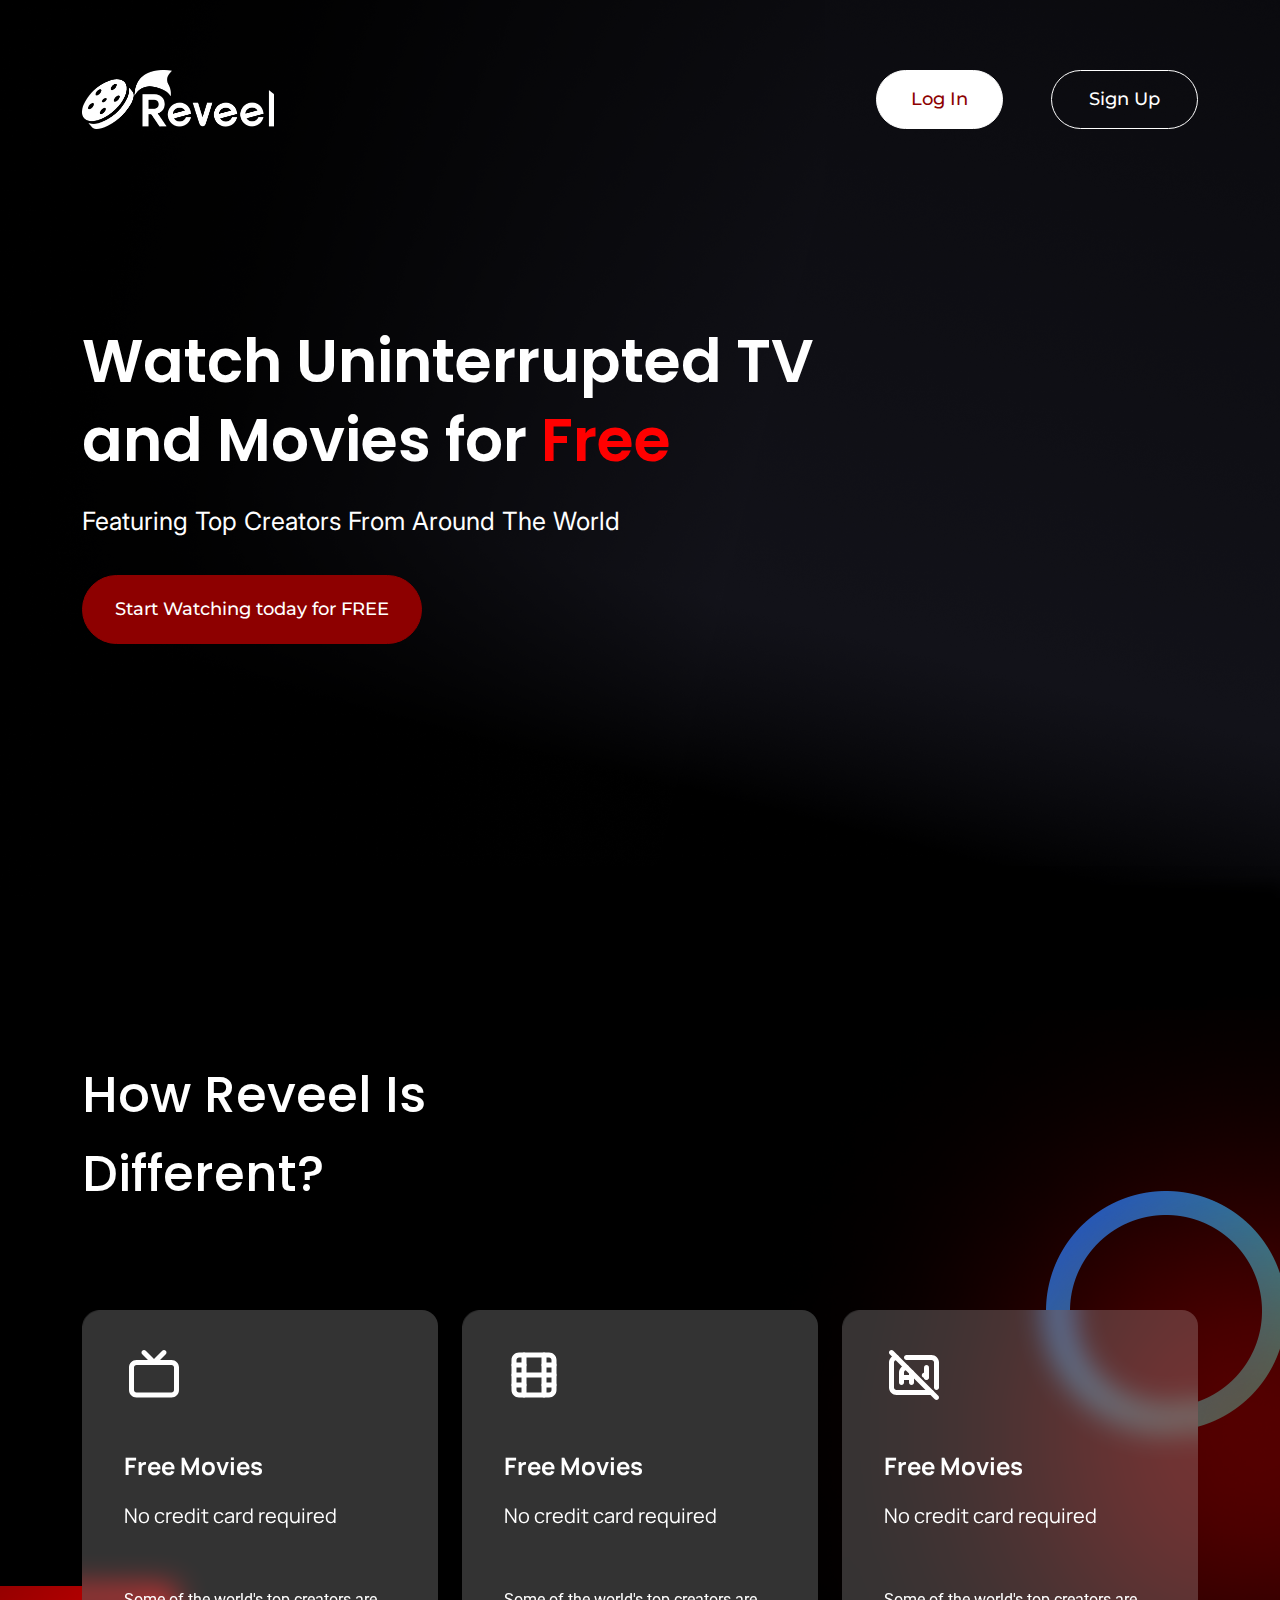
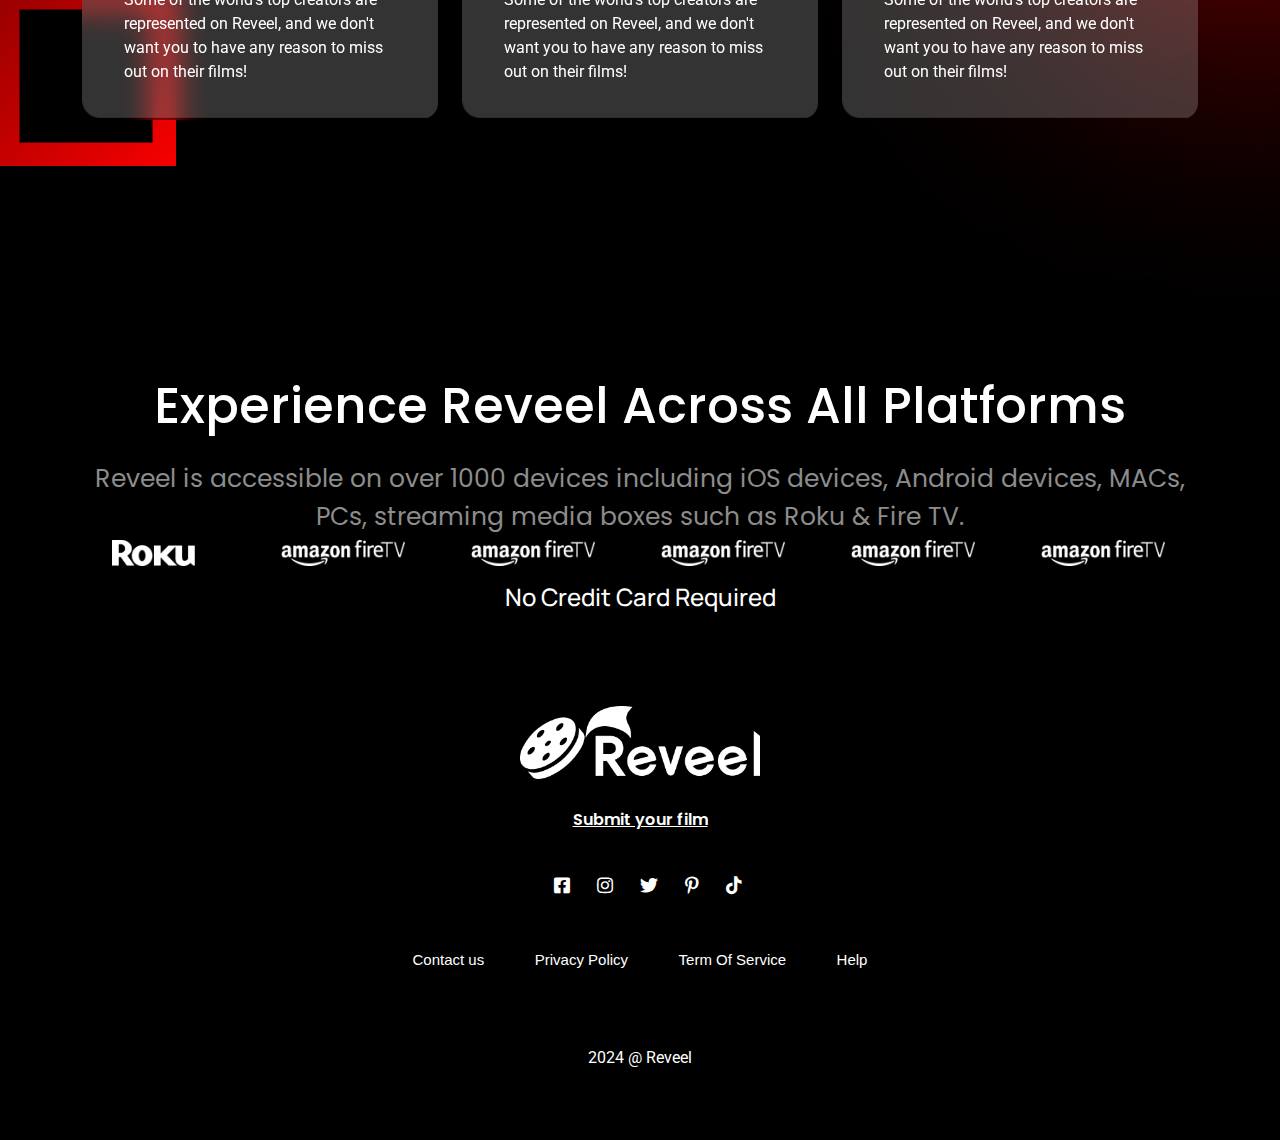
==== commit 0f477ddc: "updated all files" ====
--- a/index.html
+++ b/index.html
@@ -57,8 +57,8 @@
         <div class="container">
             <div class="row align-items-center">
                 <div class="col-3">
-                    <a href="" class="logo"><img src="./assets/images/reveel-white-logo.png" alt="reveel-white-logo" class="img-fluid"></a>
-                </div>
+                    <a href="" class="header_logo"><img src="./assets/images/reveel-white-logo.png" alt="reveel-white-logo" class="img-fluid"></a>
+                </div>  
                 <div class="col-9">
                     <div class="user_info">
                         <a href="#" type="button" class="btn btn_white_fill"  data-bs-toggle="modal" data-bs-target="#sign_in">Log In</a>
@@ -80,8 +80,7 @@
         </div>
     </section>
     <section class="section_services">
-        <div class="container">
-            
+        <div class="container">    
             <h2 class="poppin">How Reveel Is <span class="d-block">Different?</span></h2>
             <div class="row">
                 <div class="col-md-4">
--- a/assets/style/css/main.css
+++ b/assets/style/css/main.css
@@ -9839,6 +9839,10 @@
   font-family: "Poppins", sans-serif;
 }
 
+p.manrope {
+  font-family: "Montserrat", sans-serif;
+}
+
 a.underline {
   text-decoration: underline;
 }
@@ -10108,8 +10112,10 @@
   font-weight: 400;
 }
 
-.container {
-  max-width: 1300px;
+@media only screen and (min-width: 87.5em) {
+  .container {
+    max-width: 1300px;
+  }
 }
 
 .section {
@@ -10179,6 +10185,21 @@
   color: #8D0000;
 }
 
+.btn_brand_outline_white {
+  font-family: "Montserrat", sans-serif;
+  background-color: transparent;
+  border: 1px solid #ffffff;
+  border-radius: 14px;
+  padding: 16px 50px;
+  font-weight: 500;
+  font-size: 18px;
+}
+.btn_brand_outline_white:hover {
+  background-color: #8D0000;
+  border: 1px solid #8D0000;
+  color: #ffffff;
+}
+
 .btn_brand_circle {
   padding: 20px 32px;
 }
@@ -10247,6 +10268,23 @@
   background-color: #8D0000;
   border: 1px solid #8D0000;
   color: #ffffff;
+}
+
+/*------------------*\
+    Carousel Section
+\*------------------*/
+.section_slider_comp {
+  margin-top: 65px;
+}
+.section_slider_comp a {
+  display: unset;
+}
+.section_slider_comp .item a {
+  display: block;
+}
+.section_slider_comp .owl-dots,
+.section_slider_comp .owl-nav {
+  display: none;
 }
 
 /*--------------*\
@@ -10342,6 +10380,30 @@
 }
 
 /*--------------*\
+    Lists Section
+\*--------------*/
+.movie_info {
+  display: flex;
+  align-items: center;
+  margin-bottom: 16px;
+}
+.movie_info a {
+  color: #ffffff;
+  font-weight: 700;
+  font-size: 20px;
+}
+.movie_info span {
+  display: inline-block;
+  width: 7px;
+  height: 7%;
+  background-color: #ffffff;
+  border-radius: 30px;
+  margin: 0 10px;
+  position: relative;
+  z-index: 99;
+}
+
+/*--------------*\
     Modals Section
 \*--------------*/
 .user_modal .modal-dialog {
@@ -10364,18 +10426,65 @@
 /*--------------*\
     header Section
 \*--------------*/
-.home_header {
+.home_header,
+.logedin_header {
   position: absolute;
   top: 0;
   width: 100%;
   z-index: 99999999;
 }
-.home_header .user_info {
+.home_header .user_info,
+.logedin_header .user_info {
   text-align: right;
 }
-.home_header .logo {
+
+.header_logo {
   width: 192px;
   display: inline-block;
+}
+
+.logedin_header .navbar-collapse {
+  position: relative;
+  top: 12px;
+}
+.logedin_header .navbar-collapse > ul {
+  margin-left: 120px;
+}
+.logedin_header .navbar-collapse > ul li a {
+  font-size: 18px;
+  font-family: "Manrope", sans-serif;
+  color: #ffffff !important;
+  font-weight: 200;
+}
+.logedin_header .navbar-collapse > ul li a.active {
+  font-weight: 700;
+}
+.logedin_header .navbar-collapse > ul li + li {
+  margin-left: 32px;
+}
+.logedin_header .navbar-collapse > .users_info form {
+  display: flex;
+  align-items: center;
+}
+.logedin_header .navbar-collapse > .users_info form > a {
+  margin-right: 24px;
+}
+.logedin_header .navbar-collapse > .users_info form > a i {
+  font-size: 18px;
+  color: #ffffff;
+}
+.logedin_header .navbar-collapse > .users_info form .dropdown button {
+  background-color: transparent;
+  border-color: transparent;
+  padding: 0;
+}
+.logedin_header .navbar-collapse > .users_info form .dropdown button img {
+  width: 40px;
+  height: 40px;
+  border-radius: 50px;
+}
+.logedin_header .navbar-collapse > .users_info form .dropdown button:after {
+  content: unset;
 }
 
 /*--------------*\
@@ -10431,12 +10540,25 @@
   padding: 322px 0 254px;
   position: relative;
 }
+.section_banner.browse_bg {
+  background-image: url("/assets/images/browse-bg.jpg");
+  padding: 322px 0 0;
+}
+.section_banner.browse_bg img {
+  position: relative;
+  z-index: 99;
+  margin-bottom: 23px;
+}
+.section_banner.browse_bg:before {
+  background-color: rgba(0, 0, 0, 0.6);
+  background-image: none;
+}
 .section_banner:before {
   content: "";
   position: absolute;
   left: 0;
   top: 0;
-  background-image: url(/assets/images/banner-overly.png);
+  background-image: url("/assets/images/banner-overly.png");
   background-repeat: no-repeat;
   background-size: cover;
   width: 100%;
